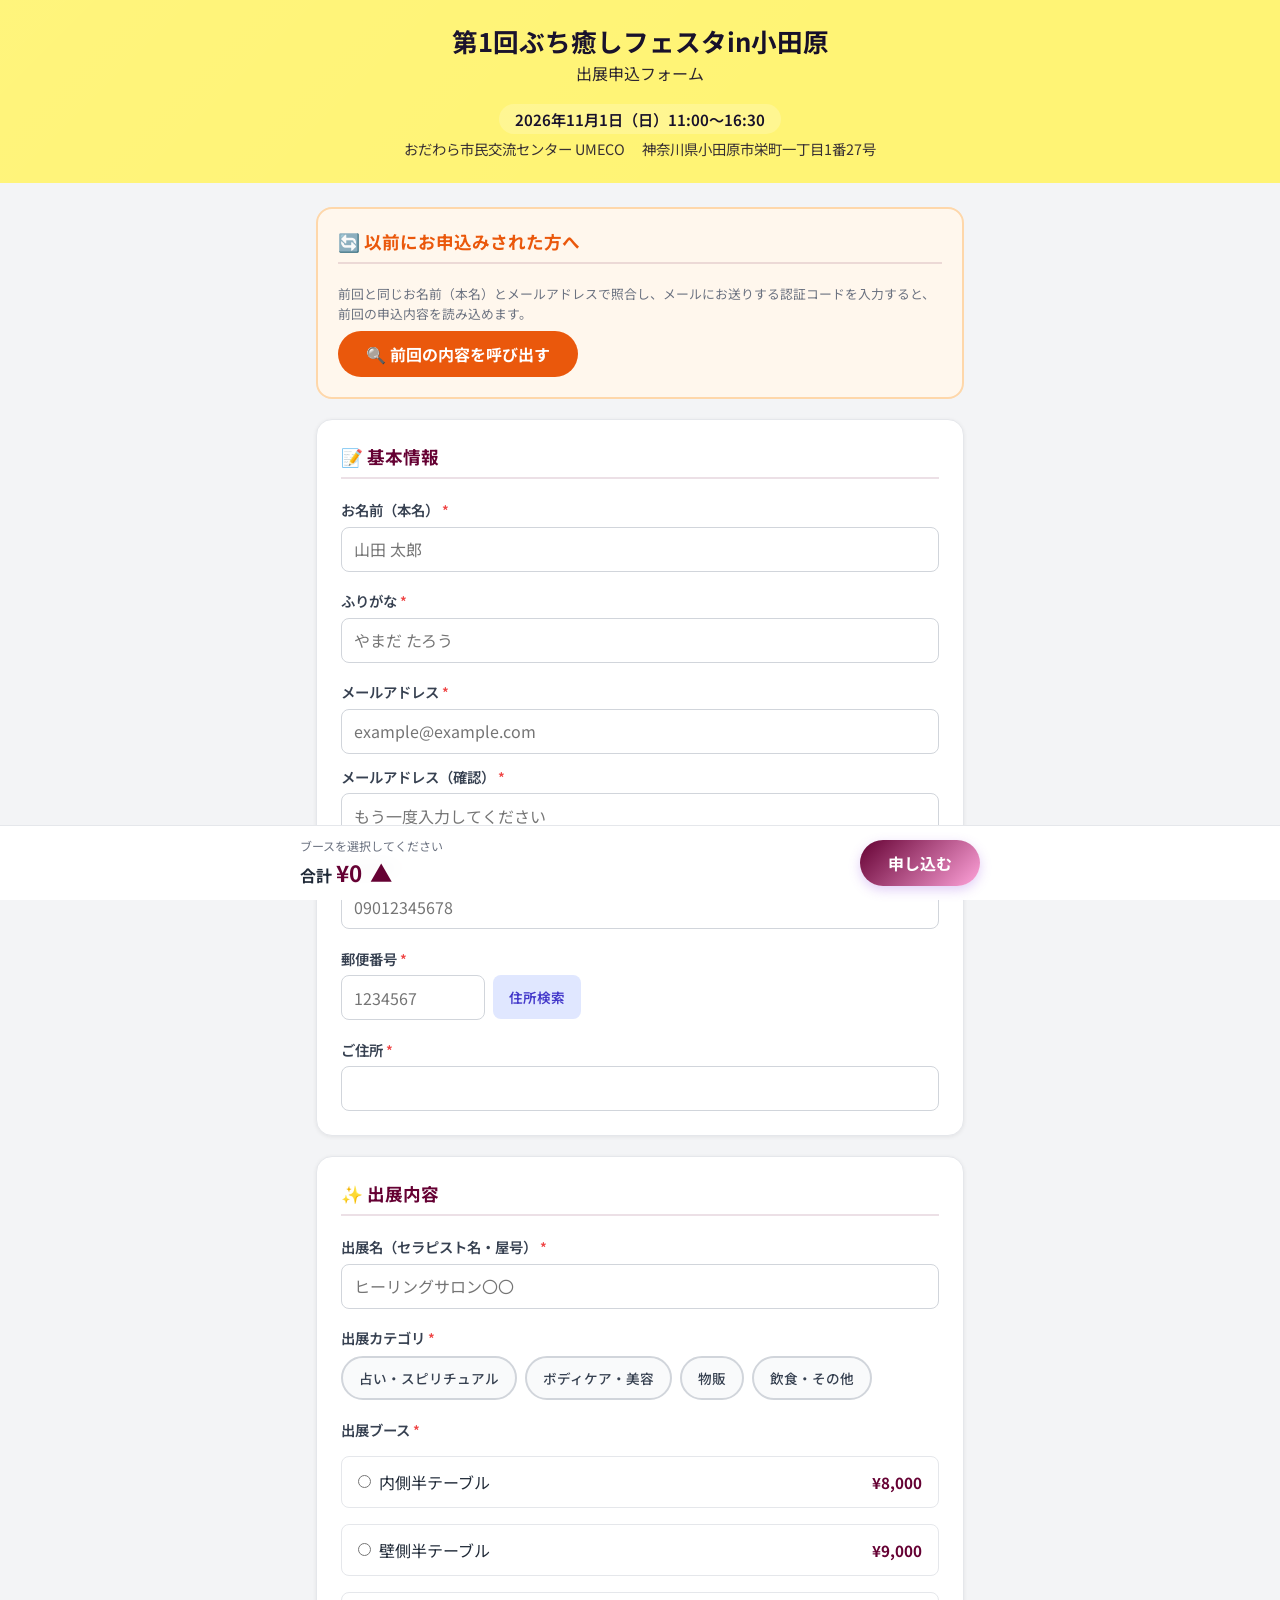
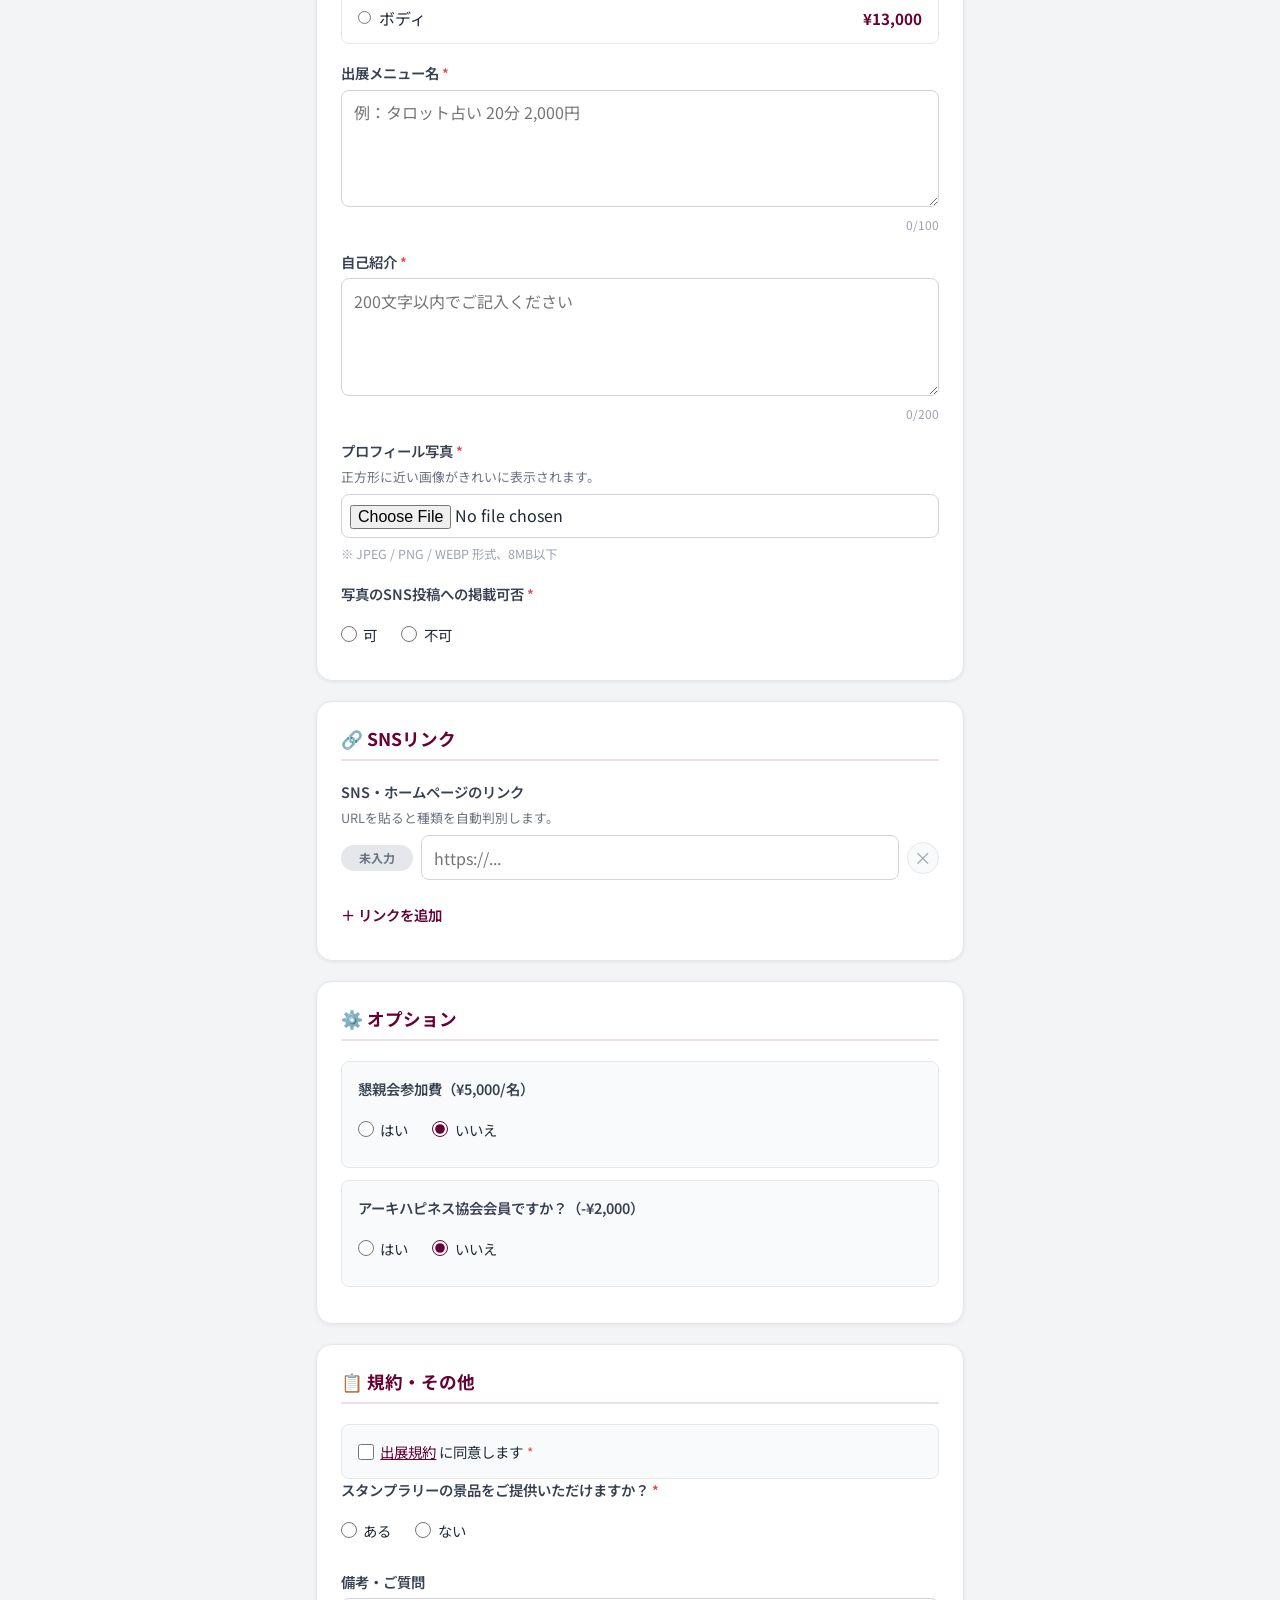
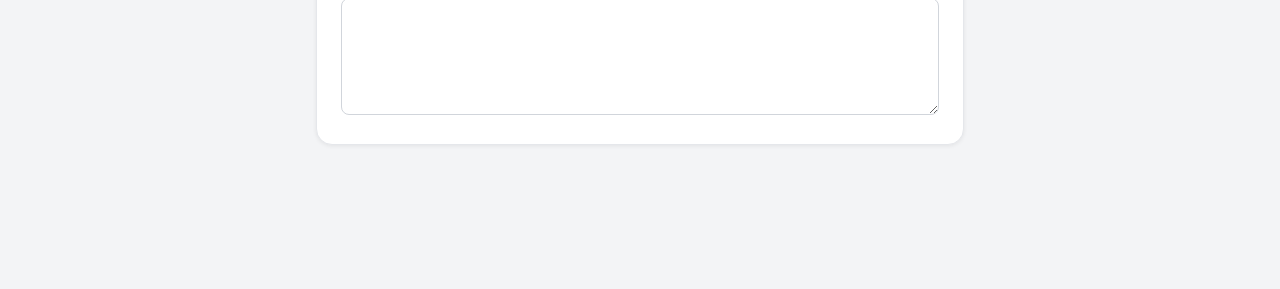
==== apply/index.html @ ced71a32 "申込フォームを config 駆動の汎用エンジンに刷新 管理者がコードを触らずにフォームの中身を決められるようにする。 項目・オプション・ブースがすべて config.json 側の定義になり、 イベ" ====
<!DOCTYPE html>
<html lang="ja">
<head>
  <meta charset="UTF-8">
  <meta name="viewport" content="width=device-width, initial-scale=1.0">
  <title>出展申込フォーム</title>
  <meta name="description" content="イベント出展者様向け申込フォームです。">

  <link rel="preconnect" href="https://fonts.googleapis.com">
  <link rel="preconnect" href="https://fonts.gstatic.com" crossorigin>
  <link href="https://fonts.googleapis.com/css2?family=Noto+Sans+JP:wght@400;500;700&display=swap" rel="stylesheet">

  <!-- LIFF SDK（integration.liffId が設定されている場合のみ使用） -->
  <script charset="utf-8" src="https://static.line-scdn.net/liff/edge/2/sdk.js"></script>

  <link rel="stylesheet" href="style.css">
</head>

<body>
  <!-- 送信中オーバーレイ -->
  <div id="loadingOverlay" class="loading-overlay">
    <div class="loading-spinner"></div>
    <p class="loading-message">送信中です。<br>画面を閉じずにお待ちください...</p>
  </div>

  <!-- 設定読み込み失敗時 -->
  <div id="configError" class="config-error hidden">
    <p>設定の読み込みに失敗しました。</p>
    <button type="button" onclick="location.reload()">再読み込み</button>
  </div>

  <!-- ヘッダー：イベント名・開催日時・会場・早割 -->
  <header id="appHeader" class="app-header">
    <div class="header-inner">
      <img id="headerLogo" class="header-logo hidden" alt="">
      <h1 id="eventTitle">イベント申込フォーム</h1>
      <p class="subtitle">出展申込フォーム</p>

      <div id="eventInfoBox" class="hidden">
        <p id="headerEventDate" class="event-info-badge hidden"></p>
        <p id="headerEventLocation" class="event-location-text hidden"></p>
        <p id="headerEventNote" class="event-note-text hidden"></p>
      </div>

      <div id="earlyBirdBanner" class="hidden">
        <span class="early-bird-badge"></span>
      </div>
    </div>
  </header>

  <!-- 画像差し込み（media[] の position: headerBelow） -->
  <div id="media-headerBelow" class="media-slot"></div>

  <main class="form-container">
    <!-- LINE 連携用の隠しフィールド -->
    <input type="hidden" id="lineUserId">
    <input type="hidden" id="lineDisplayName">

    <!-- リピーター認証（repeater.js が描画） -->
    <section id="repeaterSection" class="repeater-section hidden"></section>

    <form id="applicationForm" novalidate>

      <section class="form-section" data-section="basic">
        <h2 class="section-title"><span class="section-icon">📝</span><span class="section-label"></span></h2>
        <div id="media-sectionTop-basic" class="media-slot"></div>
        <div id="fields-basic" class="field-list"></div>
      </section>

      <section class="form-section" data-section="exhibit">
        <h2 class="section-title"><span class="section-icon">✨</span><span class="section-label"></span></h2>
        <div id="media-sectionTop-exhibit" class="media-slot"></div>
        <div id="fields-exhibit" class="field-list"></div>
      </section>

      <section class="form-section" data-section="sns">
        <h2 class="section-title"><span class="section-icon">🔗</span><span class="section-label"></span></h2>
        <div id="media-sectionTop-sns" class="media-slot"></div>
        <div id="fields-sns" class="field-list"></div>
      </section>

      <!-- オプションは option-renderer.js が描画するので空でも隠さない -->
      <section class="form-section" data-section="options" data-keep-empty>
        <h2 class="section-title"><span class="section-icon">⚙️</span><span class="section-label"></span></h2>
        <div id="media-sectionTop-options" class="media-slot"></div>
        <div id="optionsContainer"></div>
        <div id="fields-options" class="field-list"></div>
      </section>

      <section class="form-section" data-section="terms" data-keep-empty>
        <h2 class="section-title"><span class="section-icon">📋</span><span class="section-label"></span></h2>
        <div id="media-termsAbove" class="media-slot"></div>

        <div class="terms-box" id="termsBox">
          <label class="checkbox-label">
            <input type="checkbox" id="agreeTerms">
            <span>
              <a href="#" id="termsLink" class="terms-link">出展規約</a>
              に同意します<span class="required">*</span>
            </span>
          </label>
          <p class="field-error hidden" id="err_agreeTerms"></p>
        </div>

        <div id="fields-terms" class="field-list"></div>
      </section>

    </form>

    <div id="media-footer" class="media-slot"></div>
  </main>

  <!-- スティッキー料金バー：タップで明細を開閉 -->
  <footer class="price-footer">
    <div id="priceDetails" class="price-details hidden">
      <ul id="priceLineItems" class="price-line-items"></ul>
    </div>
    <div class="price-footer-inner">
      <button type="button" id="priceToggle" class="price-summary" aria-expanded="false">
        <span class="price-summary-label" id="priceSummaryLabel">ブースを選択してください</span>
        <span class="total-price">合計 <span id="totalPrice">¥0</span>
          <span class="price-caret" id="priceCaret">▲</span>
        </span>
      </button>
      <button type="button" id="submitBtn" class="submit-btn">申し込む</button>
    </div>
  </footer>

  <!-- 申込完了 -->
  <div id="completeModal" class="modal-overlay hidden">
    <div class="modal-box" style="text-align:center">
      <div style="font-size:3.5rem;margin-bottom:1rem">🎊</div>
      <h2 class="modal-title">お申込みありがとうございます！</h2>
      <p id="completeMessage" class="modal-text">
        ご登録のメールアドレスに確認メールをお送りしました。<br>内容をご確認ください。
      </p>
      <button type="button" class="submit-btn" style="width:100%" onclick="location.reload()">閉じる</button>
    </div>
  </div>

  <!-- 過去申込の選択（リピーター認証後） -->
  <div id="repeaterSelectModal" class="modal-overlay hidden">
    <div class="modal-box">
      <h2 class="modal-title">過去の申込データが見つかりました</h2>
      <p class="modal-text" style="margin-bottom:1rem">読み込むデータを選択してください。</p>
      <div id="repeaterList" class="repeater-list"></div>
      <button type="button" id="closeRepeaterModalBtn" class="secondary-btn">キャンセル</button>
    </div>
  </div>

  <!-- 出展規約 -->
  <div id="termsModal" class="modal-overlay hidden">
    <div class="modal-box" style="max-width:640px">
      <h2 class="modal-title" id="termsTitle">出展規約</h2>
      <div id="termsContent" class="terms-content"></div>
      <button type="button" class="submit-btn" style="width:100%" id="closeTermsBtn">閉じる</button>
    </div>
  </div>

  <script src="config-schema.js"></script>
  <script src="form-renderer.js"></script>
  <script src="option-renderer.js"></script>
  <script src="repeater.js"></script>
  <script src="script.js"></script>
</body>
</html>
---- apply/style.css ----
/* ========================================
   イベント申込フォーム テンプレート CSS
   config.json の theme 設定が JS により
   CSS変数として適用されます
   ======================================== */

/* CSS変数デフォルト値（JS で上書きされます） */
:root {
  --color-primary:    #9b5de5;
  --color-accent:     #f15bb5;
  --color-header-bg:  #1a0a2e;
  --color-header-txt: #ffffff;
  --color-primary-light: #ede9fe;
  --color-primary-dark:  #7c3aed;
}

/* ========================================
   ベーススタイル
   ======================================== */
* { box-sizing: border-box; margin: 0; padding: 0; }

body {
  font-family: 'Noto Sans JP', sans-serif;
  background: #f3f4f6;
  color: #1f2937;
  min-height: 100vh;
  padding-bottom: 100px;
}

/* ========================================
   ヘッダー
   ======================================== */
.app-header {
  background: var(--color-header-bg);
  color: var(--color-header-txt);
  padding: 1.5rem 1rem;
  text-align: center;
  position: relative;
  overflow: hidden;
}

.app-header::before {
  content: '';
  position: absolute;
  inset: 0;
  background: linear-gradient(135deg, rgba(255,255,255,0.05) 0%, transparent 60%);
  pointer-events: none;
}

/* ヘッダー画像がある場合に適用 */
.app-header.has-image {
  background-size: cover;
  background-position: center;
}
.app-header.has-image::after {
  content: '';
  position: absolute;
  inset: 0;
  background: rgba(0,0,0,0.45);
}
.app-header.has-image .header-inner { position: relative; z-index: 1; }

.app-header h1 {
  font-size: 1.6rem;
  font-weight: 700;
  line-height: 1.3;
  margin-bottom: 0.25rem;
}

.app-header .subtitle {
  font-size: 1rem;
  opacity: 0.9;
}

.event-info-badge {
  display: inline-block;
  background: rgba(255,255,255,0.2);
  border-radius: 9999px;
  padding: 0.25rem 1rem;
  font-size: 0.95rem;
  font-weight: 600;
  margin: 0.4rem 0.25rem 0;
}

.event-location-text {
  font-size: 0.9rem;
  opacity: 0.85;
  margin-top: 0.25rem;
}

/* 早割バナー */
.early-bird-badge {
  display: inline-block;
  background: linear-gradient(90deg, var(--color-accent), var(--color-primary));
  color: #fff;
  font-size: 0.85rem;
  font-weight: 700;
  padding: 0.35rem 1rem;
  border-radius: 9999px;
  margin-top: 0.5rem;
  box-shadow: 0 2px 8px rgba(0,0,0,0.2);
}

/* ========================================
   フォームコンテナ
   ======================================== */
.form-container {
  max-width: 680px;
  margin: 0 auto;
  padding: 1.5rem 1rem;
}

/* ========================================
   フォームセクション
   ======================================== */
.form-section {
  background: #fff;
  border-radius: 1rem;
  padding: 1.5rem;
  margin-bottom: 1.25rem;
  box-shadow: 0 1px 4px rgba(0,0,0,0.07);
  border: 1px solid #e5e7eb;
}

.section-title {
  font-size: 1.1rem;
  font-weight: 700;
  color: var(--color-primary);
  margin-bottom: 1.25rem;
  padding-bottom: 0.5rem;
  border-bottom: 2px solid var(--color-primary-light);
}

/* ========================================
   入力フィールド
   ======================================== */
.input-label {
  display: block;
  font-size: 0.9rem;
  font-weight: 600;
  color: #374151;
  margin-bottom: 0.4rem;
}

.required {
  color: #ef4444;
  margin-left: 0.2rem;
  font-size: 0.85rem;
}

.input-field {
  width: 100%;
  padding: 0.6rem 0.75rem;
  border: 1.5px solid #d1d5db;
  border-radius: 0.5rem;
  /* 16px 未満だと iOS がフォーカス時に自動ズームしてしまうため下げない */
  font-size: 16px;
  font-family: inherit;
  color: #1f2937;
  background: #fff;
  transition: border-color 0.2s, box-shadow 0.2s;
  outline: none;
}

.input-field:focus {
  border-color: var(--color-primary);
  box-shadow: 0 0 0 3px rgba(155,93,229,0.15);
}

.input-field.border-red-500 {
  border-color: #ef4444 !important;
}

.input-field.border-green-500 {
  border-color: #22c55e !important;
}

textarea.input-field {
  resize: vertical;
  min-height: 80px;
}

/* 文字数カウンター */
.char-counter {
  text-align: right;
  font-size: 0.75rem;
  color: #9ca3af;
  margin-top: 0.25rem;
}
.char-counter.over { color: #ef4444; font-weight: 700; }

/* ========================================
   カテゴリ選択ボタン
   ======================================== */
.category-btn {
  padding: 0.5rem 1rem;
  border: 2px solid #d1d5db;
  border-radius: 9999px;
  background: #f9fafb;
  font-size: 0.85rem;
  font-weight: 500;
  cursor: pointer;
  transition: all 0.2s;
  font-family: inherit;
  color: #374151;
}

.category-btn:hover {
  border-color: var(--color-primary);
  background: var(--color-primary-light);
  color: var(--color-primary);
}

.category-btn.selected {
  border-color: var(--color-primary);
  background: var(--color-primary);
  color: #fff;
}

/* ========================================
   ブース アコーディオン
   ======================================== */
.accordion-header {
  display: flex;
  justify-content: space-between;
  align-items: center;
  padding: 0.75rem 1rem;
  background: #f9fafb;
  border: 1.5px solid #e5e7eb;
  border-radius: 0.5rem;
  cursor: pointer;
  font-weight: 600;
  font-size: 0.9rem;
  transition: background 0.2s;
  user-select: none;
}

.accordion-header:hover { background: var(--color-primary-light); }
.accordion-header.active { background: var(--color-primary-light); border-color: var(--color-primary); }
.accordion-icon { transition: transform 0.2s; }
.accordion-header.active .accordion-icon { transform: rotate(180deg); }

.accordion-content {
  display: none;
  padding: 0.5rem 0;
}
.accordion-content.open { display: block; }

.booth-option {
  display: flex;
  align-items: center;
  padding: 0.75rem 1rem;
  border: 1.5px solid #e5e7eb;
  border-radius: 0.5rem;
  margin-top: 0.5rem;
  cursor: pointer;
  transition: all 0.2s;
  gap: 0.5rem;
}

.booth-option:hover { border-color: var(--color-primary); background: var(--color-primary-light); }
.booth-option.selected { border-color: var(--color-primary); background: var(--color-primary-light); }
.booth-option.sold-out { opacity: 0.5; cursor: not-allowed; background: #f3f4f6; }

.booth-price { font-weight: 700; color: var(--color-primary); font-size: 0.95rem; white-space: nowrap; }
.booth-price-early { font-size: 0.8rem; color: #9ca3af; font-weight: 400; }

.sold-out-badge {
  background: #9ca3af;
  color: #fff;
  font-size: 0.75rem;
  font-weight: 700;
  padding: 0.15rem 0.6rem;
  border-radius: 9999px;
}

/* ========================================
   オプション
   ======================================== */
.option-group {
  padding: 1rem;
  background: #f9fafb;
  border-radius: 0.5rem;
  border: 1px solid #e5e7eb;
  margin-bottom: 0.75rem;
}

.quantity-input {
  display: flex;
  align-items: center;
  gap: 0.75rem;
}

.quantity-btn {
  width: 2rem;
  height: 2rem;
  border-radius: 50%;
  border: 2px solid var(--color-primary);
  background: #fff;
  color: var(--color-primary);
  font-size: 1.1rem;
  font-weight: 700;
  cursor: pointer;
  display: flex;
  align-items: center;
  justify-content: center;
  transition: all 0.15s;
  font-family: inherit;
}

.quantity-btn:hover { background: var(--color-primary); color: #fff; }

.quantity-value {
  font-size: 1.2rem;
  font-weight: 700;
  min-width: 2rem;
  text-align: center;
}

/* ========================================
   チェックボックス・ラジオ
   ======================================== */
.checkbox-label {
  display: flex;
  align-items: center;
  gap: 0.4rem;
  font-size: 0.9rem;
  cursor: pointer;
}

.checkbox-label input[type="radio"],
.checkbox-label input[type="checkbox"] {
  accent-color: var(--color-primary);
  width: 1rem;
  height: 1rem;
}

/* ========================================
   SNS バッジ
   ======================================== */
.sns-badge {
  display: inline-flex;
  align-items: center;
  padding: 0.3rem 0.75rem;
  background: #e5e7eb;
  color: #6b7280;
  font-size: 0.75rem;
  font-weight: 700;
  border-radius: 9999px;
  white-space: nowrap;
  transition: all 0.2s;
  min-width: 72px;
  justify-content: center;
}

.sns-link-row {
  display: flex;
  gap: 0.5rem;
  align-items: center;
}

/* ========================================
   セッション禁止警告
   ======================================== */
.session-warning {
  display: none;
  padding: 0.75rem 1rem;
  background: #fef3c7;
  border: 1.5px solid #f59e0b;
  border-radius: 0.5rem;
  font-size: 0.85rem;
  color: #92400e;
  margin-top: 0.75rem;
}
.session-warning.visible { display: block; }

/* ========================================
   規約ボックス
   ======================================== */
.terms-box {
  padding: 1rem;
  background: #f9fafb;
  border: 1.5px solid #e5e7eb;
  border-radius: 0.5rem;
}

/* ========================================
   住所検索ボタン
   ======================================== */
.address-search-btn {
  padding: 0.6rem 1rem;
  background: #e0e7ff;
  color: #4338ca;
  border: none;
  border-radius: 0.5rem;
  font-size: 0.85rem;
  font-weight: 600;
  cursor: pointer;
  white-space: nowrap;
  font-family: inherit;
  transition: background 0.2s;
}
.address-search-btn:hover { background: #c7d2fe; }
.address-search-btn.loading { opacity: 0.6; cursor: not-allowed; }

/* ========================================
   スティッキーフッター（料金表示）
   ======================================== */
.price-footer {
  position: fixed;
  bottom: 0;
  left: 0;
  right: 0;
  background: rgba(255,255,255,0.95);
  backdrop-filter: blur(8px);
  border-top: 1px solid #e5e7eb;
  padding: 0.75rem 1rem;
  z-index: 100;
}

.price-footer-inner {
  max-width: 680px;
  margin: 0 auto;
  display: flex;
  align-items: center;
  justify-content: space-between;
  gap: 1rem;
}

.price-breakdown {
  font-size: 0.75rem;
  color: #6b7280;
  line-height: 1.4;
}

.total-price {
  font-size: 1rem;
  font-weight: 700;
  color: #1f2937;
}

.total-price span {
  font-size: 1.4rem;
  color: var(--color-primary);
}

/* ========================================
   送信ボタン
   ======================================== */
.submit-btn {
  padding: 0.7rem 1.75rem;
  background: linear-gradient(135deg, var(--color-primary), var(--color-accent));
  color: #fff;
  border: none;
  border-radius: 9999px;
  font-size: 1rem;
  font-weight: 700;
  cursor: pointer;
  font-family: inherit;
  transition: all 0.2s;
  box-shadow: 0 4px 12px rgba(155,93,229,0.3);
  white-space: nowrap;
}

.submit-btn:hover {
  transform: translateY(-1px);
  box-shadow: 0 6px 16px rgba(155,93,229,0.4);
}

.submit-btn:active { transform: translateY(0); }
.submit-btn:disabled { opacity: 0.6; cursor: not-allowed; transform: none; }

/* ========================================
   ローディングオーバーレイ
   ======================================== */
.loading-overlay {
  position: fixed;
  inset: 0;
  background: rgba(0,0,0,0.6);
  display: flex;
  flex-direction: column;
  align-items: center;
  justify-content: center;
  z-index: 200;
  opacity: 0;
  pointer-events: none;
  transition: opacity 0.2s;
}

.loading-overlay.visible {
  opacity: 1;
  pointer-events: all;
}

.loading-spinner {
  width: 3rem;
  height: 3rem;
  border: 4px solid rgba(255,255,255,0.3);
  border-top-color: #fff;
  border-radius: 50%;
  animation: spin 0.8s linear infinite;
}

.loading-message {
  color: #fff;
  margin-top: 1rem;
  font-size: 0.95rem;
  text-align: center;
  line-height: 1.6;
}

@keyframes spin { to { transform: rotate(360deg); } }

/* ========================================
   hidden ユーティリティ
   ======================================== */
.hidden { display: none !important; }

/* ========================================
   リピーター検索エリア
   ======================================== */
.repeater-section {
  background: #fff7ed;
  border: 2px solid #fed7aa;
  border-radius: 1rem;
  padding: 1.25rem;
  margin-bottom: 1.25rem;
}

/* ========================================
   モーダル共通
   ======================================== */
.modal-overlay {
  position: fixed;
  inset: 0;
  background: rgba(0,0,0,0.5);
  display: flex;
  align-items: center;
  justify-content: center;
  z-index: 150;
  padding: 1rem;
}

.modal-overlay.hidden { display: none; }

.modal-box {
  background: #fff;
  border-radius: 1rem;
  padding: 1.5rem;
  width: 100%;
  max-width: 480px;
  max-height: 85vh;
  overflow-y: auto;
}

/* ========================================
   パーティセクション
   ======================================== */
.party-section {
  padding: 1rem;
  background: #f9fafb;
  border-radius: 0.5rem;
  border: 1px solid #e5e7eb;
  margin-bottom: 0.75rem;
}

/* ========================================
   動的に生成される項目
   ======================================== */
.field-list { display: grid; gap: 1.15rem; }
.field-block { min-width: 0; }

.field-description {
  font-size: 0.8rem;
  color: #6b7280;
  line-height: 1.6;
  margin-bottom: 0.4rem;
}

.field-hint {
  font-size: 0.78rem;
  color: #9ca3af;
  margin-top: 0.4rem;
  line-height: 1.6;
}

.field-heading {
  font-size: 1rem;
  font-weight: 700;
  color: var(--color-primary);
  margin-top: 0.5rem;
}

/* 入力欄の直下に出すエラー。alert() は使わない */
.field-error {
  font-size: 0.8rem;
  color: #dc2626;
  font-weight: 600;
  margin-top: 0.35rem;
  line-height: 1.5;
}

.input-invalid,
.input-field.input-invalid {
  border-color: #ef4444 !important;
  background: #fef2f2;
}

/* ラジオ・チェックボックスの並び。タップ領域を 44px 確保する */
.choice-group {
  display: flex;
  flex-wrap: wrap;
  gap: 0.5rem 1.5rem;
  margin-top: 0.5rem;
}
.choice-group .checkbox-label {
  min-height: 44px;
  align-items: center;
}

.postal-row { display: flex; gap: 0.5rem; align-items: flex-start; }
.address-search-btn { min-height: 44px; }

.category-buttons {
  display: flex;
  flex-wrap: wrap;
  gap: 0.5rem;
  margin-top: 0.5rem;
}
.category-btn { min-height: 44px; }

.booth-accordion { display: grid; gap: 0.5rem; margin-top: 0.5rem; }
.booth-option { min-height: 52px; }

/* ========================================
   画像添付
   ======================================== */
.file-field { padding: 0.5rem; }

.image-preview {
  display: flex;
  align-items: center;
  gap: 0.75rem;
  margin-top: 0.6rem;
  padding: 0.6rem;
  background: #f9fafb;
  border: 1px solid #e5e7eb;
  border-radius: 0.5rem;
}
.image-preview-thumb {
  width: 4.5rem;
  height: 4.5rem;
  object-fit: cover;
  border-radius: 0.5rem;
  border: 1px solid #d1d5db;
  flex-shrink: 0;
}
.image-preview-meta {
  font-size: 0.8rem;
  color: #6b7280;
  word-break: break-all;
}

.reuse-photo {
  margin-bottom: 0.75rem;
  padding: 0.75rem;
  background: #eff6ff;
  border: 1.5px solid #93c5fd;
  border-radius: 0.5rem;
}
.reuse-photo .checkbox-label { font-weight: 700; color: #1d4ed8; }
.reuse-photo-thumb {
  width: 5rem;
  height: 5rem;
  object-fit: cover;
  border-radius: 0.5rem;
  border: 1px solid #d1d5db;
  margin-top: 0.5rem;
  display: block;
}

/* ========================================
   SNSリンク
   ======================================== */
.sns-rows { display: grid; gap: 0.5rem; }
.sns-link-row { min-height: 44px; }

.sns-remove-btn {
  width: 2rem;
  height: 2rem;
  min-width: 2rem;
  border-radius: 50%;
  border: 1px solid #e5e7eb;
  background: #f9fafb;
  color: #9ca3af;
  font-size: 1.1rem;
  line-height: 1;
  cursor: pointer;
  font-family: inherit;
}
.sns-remove-btn:hover { background: #fee2e2; color: #dc2626; border-color: #fca5a5; }

.add-link-btn {
  margin-top: 0.75rem;
  color: var(--color-primary);
  font-weight: 600;
  background: none;
  border: none;
  cursor: pointer;
  font-family: inherit;
  font-size: 0.9rem;
  min-height: 44px;
  padding: 0;
}

/* ========================================
   オプション
   ======================================== */
.quantity-btn { min-width: 44px; min-height: 44px; width: 44px; height: 44px; }
.quantity-max { font-size: 0.82rem; color: #6b7280; }

/* ブース変更でオプションを自動解除したときの説明。
   金額が理由もわからず変わらないようにするための表示 */
.option-notices { display: grid; gap: 0.5rem; }
.option-notice {
  padding: 0.7rem 0.9rem;
  background: #fffbeb;
  border: 1.5px solid #fbbf24;
  border-radius: 0.5rem;
  font-size: 0.85rem;
  color: #92400e;
  line-height: 1.6;
}

/* ========================================
   画像差し込み（media[]）
   ======================================== */
.media-slot:empty { display: none; }
.media-slot { margin-bottom: 1rem; }
.media-image {
  width: 100%;
  height: auto;
  border-radius: 0.75rem;
  display: block;
}
.media-caption {
  font-size: 0.8rem;
  color: #6b7280;
  text-align: center;
  margin-top: 0.4rem;
}

.header-logo {
  max-width: 180px;
  height: auto;
  margin: 0 auto 0.75rem;
  display: block;
}
.event-note-text {
  font-size: 0.85rem;
  opacity: 0.9;
  margin-top: 0.4rem;
  line-height: 1.6;
}
#eventInfoBox { margin-top: 0.75rem; }
#earlyBirdBanner { margin-top: 0.5rem; }

/* ========================================
   料金バー（明細の開閉）
   ======================================== */
.price-summary {
  flex: 1;
  min-width: 0;
  display: flex;
  flex-direction: column;
  align-items: flex-start;
  gap: 0.1rem;
  background: none;
  border: none;
  padding: 0;
  cursor: pointer;
  font-family: inherit;
  text-align: left;
  min-height: 44px;
}

.price-summary-label {
  font-size: 0.75rem;
  color: #6b7280;
  line-height: 1.4;
  white-space: nowrap;
  overflow: hidden;
  text-overflow: ellipsis;
  max-width: 100%;
}

.price-caret {
  font-size: 0.7rem;
  color: #9ca3af;
  margin-left: 0.25rem;
  transition: transform 0.2s;
  display: inline-block;
}
.price-summary[aria-expanded="true"] .price-caret { transform: rotate(180deg); }

.price-details {
  max-width: 680px;
  margin: 0 auto 0.5rem;
  max-height: 45vh;
  overflow-y: auto;
  border-bottom: 1px solid #e5e7eb;
  padding-bottom: 0.5rem;
}

.price-line-items { list-style: none; display: grid; gap: 0.35rem; }
.price-line-items li {
  display: flex;
  justify-content: space-between;
  gap: 1rem;
  font-size: 0.85rem;
  color: #374151;
}
.price-line-items li .amount { font-weight: 700; white-space: nowrap; }
.price-line-items li.is-discount { color: #16a34a; }

/* ========================================
   モーダル・その他
   ======================================== */
.modal-title {
  font-size: 1.2rem;
  font-weight: 700;
  color: var(--color-primary);
  margin-bottom: 0.5rem;
  text-align: center;
}
.modal-text { color: #6b7280; line-height: 1.7; font-size: 0.9rem; text-align: center; }

.terms-content {
  font-size: 0.875rem;
  color: #374151;
  white-space: pre-wrap;
  line-height: 1.8;
  margin-bottom: 1.25rem;
  max-height: 55vh;
  overflow-y: auto;
}
.terms-link { color: var(--color-primary); text-decoration: underline; }

.repeater-list {
  display: grid;
  gap: 0.5rem;
  margin-bottom: 1rem;
  max-height: 50vh;
  overflow-y: auto;
}
.repeater-item {
  border: 1.5px solid #e5e7eb;
  border-radius: 0.5rem;
  padding: 0.9rem;
  cursor: pointer;
  text-align: left;
  background: #fff;
  font-family: inherit;
  width: 100%;
  transition: all 0.15s;
}
.repeater-item:hover { border-color: var(--color-primary); background: var(--color-primary-light); }
.repeater-item .ri-event { font-weight: 700; font-size: 0.95rem; }
.repeater-item .ri-meta { font-size: 0.78rem; color: #6b7280; margin-top: 0.15rem; }

.secondary-btn {
  width: 100%;
  background: #f3f4f6;
  border: none;
  border-radius: 0.5rem;
  padding: 0.75rem;
  font-weight: 700;
  cursor: pointer;
  font-family: inherit;
  font-size: 0.9rem;
  color: #374151;
  min-height: 44px;
}

.config-error {
  max-width: 480px;
  margin: 4rem auto;
  padding: 2rem 1.5rem;
  background: #fff;
  border: 1.5px solid #fca5a5;
  border-radius: 1rem;
  text-align: center;
  color: #b91c1c;
}
.config-error button {
  margin-top: 1rem;
  padding: 0.6rem 1.5rem;
  border: none;
  border-radius: 0.5rem;
  background: #dc2626;
  color: #fff;
  font-weight: 700;
  cursor: pointer;
  font-family: inherit;
  min-height: 44px;
}

.status-message { font-size: 0.85rem; font-weight: 600; margin-top: 0.5rem; line-height: 1.6; }
.status-message.is-error { color: #dc2626; }
.status-message.is-ok    { color: #16a34a; }
.status-message.is-info  { color: #2563eb; }
.status-message.is-warn  { color: #d97706; }

/* ========================================
   レスポンシブ
   ======================================== */
@media (max-width: 640px) {
  .app-header h1 { font-size: 1.3rem; }
  .form-section { padding: 1.25rem; }
  .price-footer-inner { gap: 0.5rem; }
  .total-price span { font-size: 1.2rem; }
  .submit-btn { padding: 0.65rem 1.25rem; font-size: 0.9rem; }
  .field-list { gap: 1rem; }
}
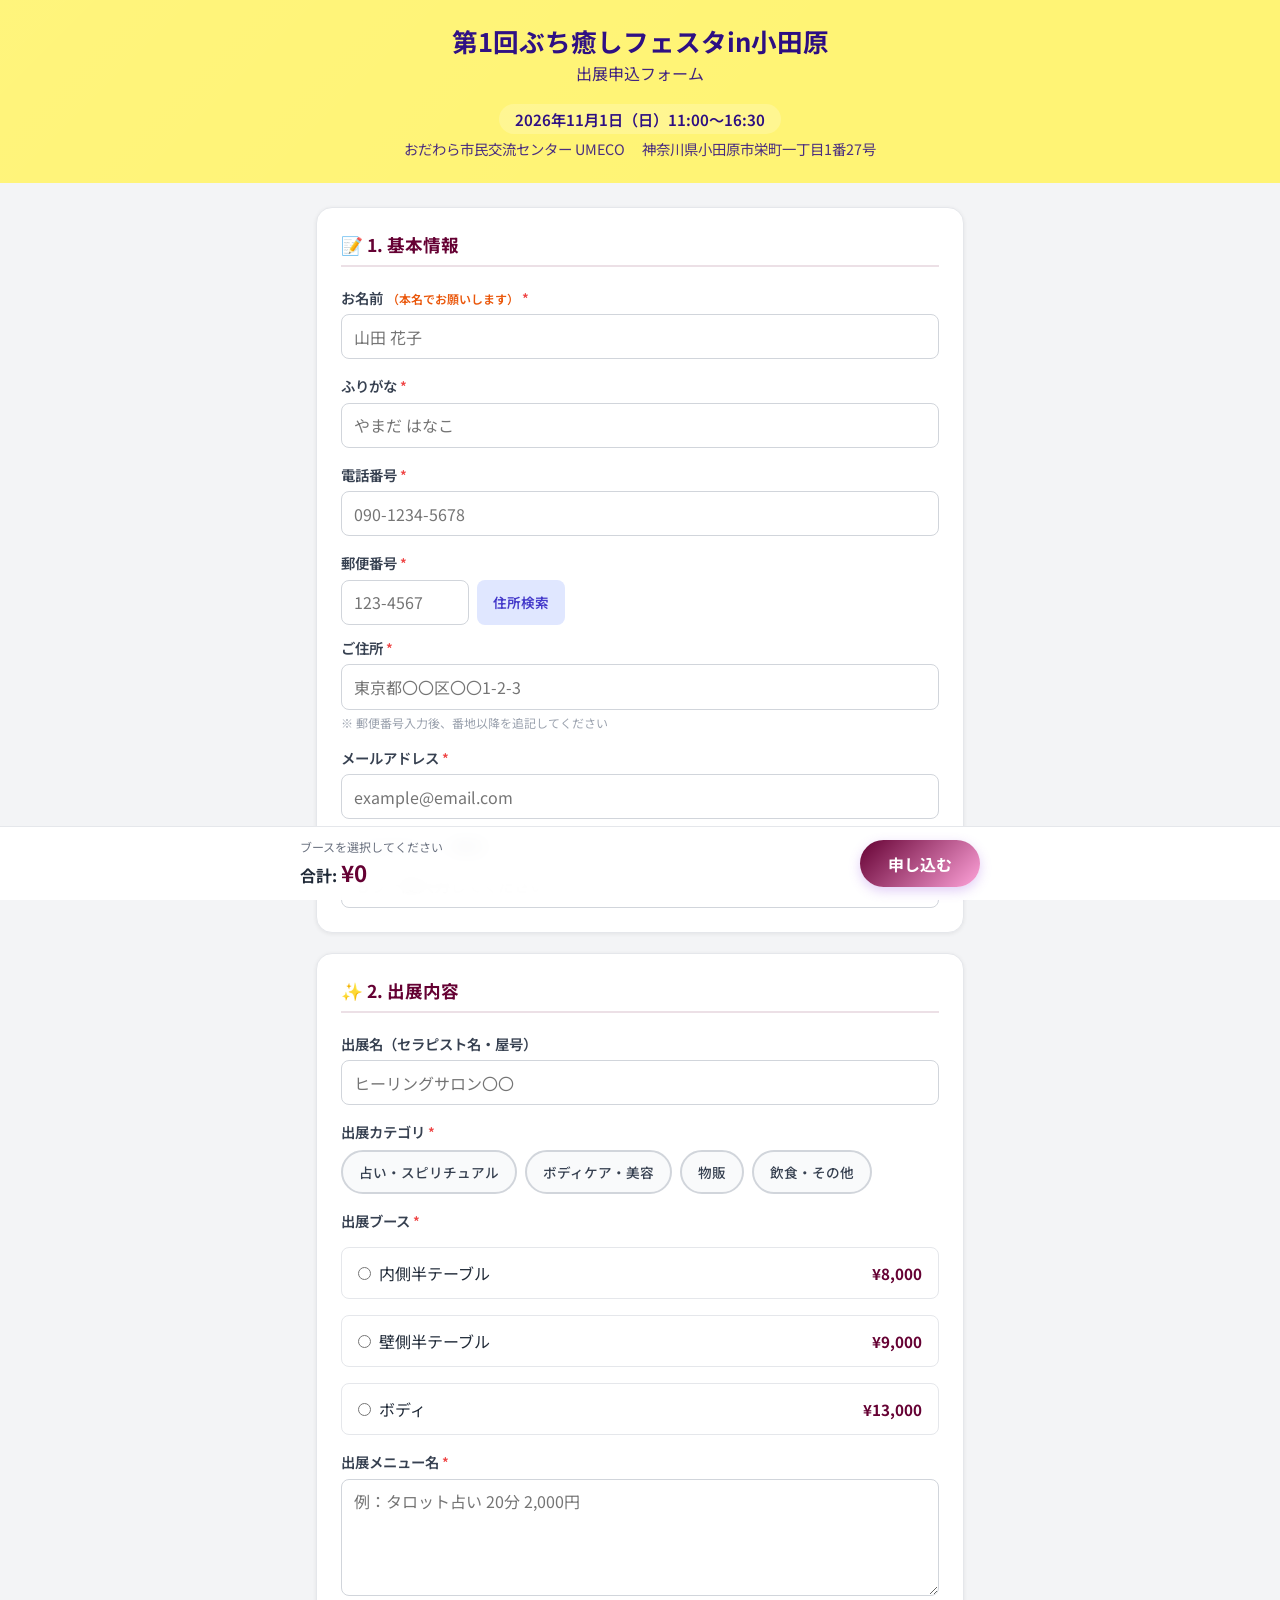
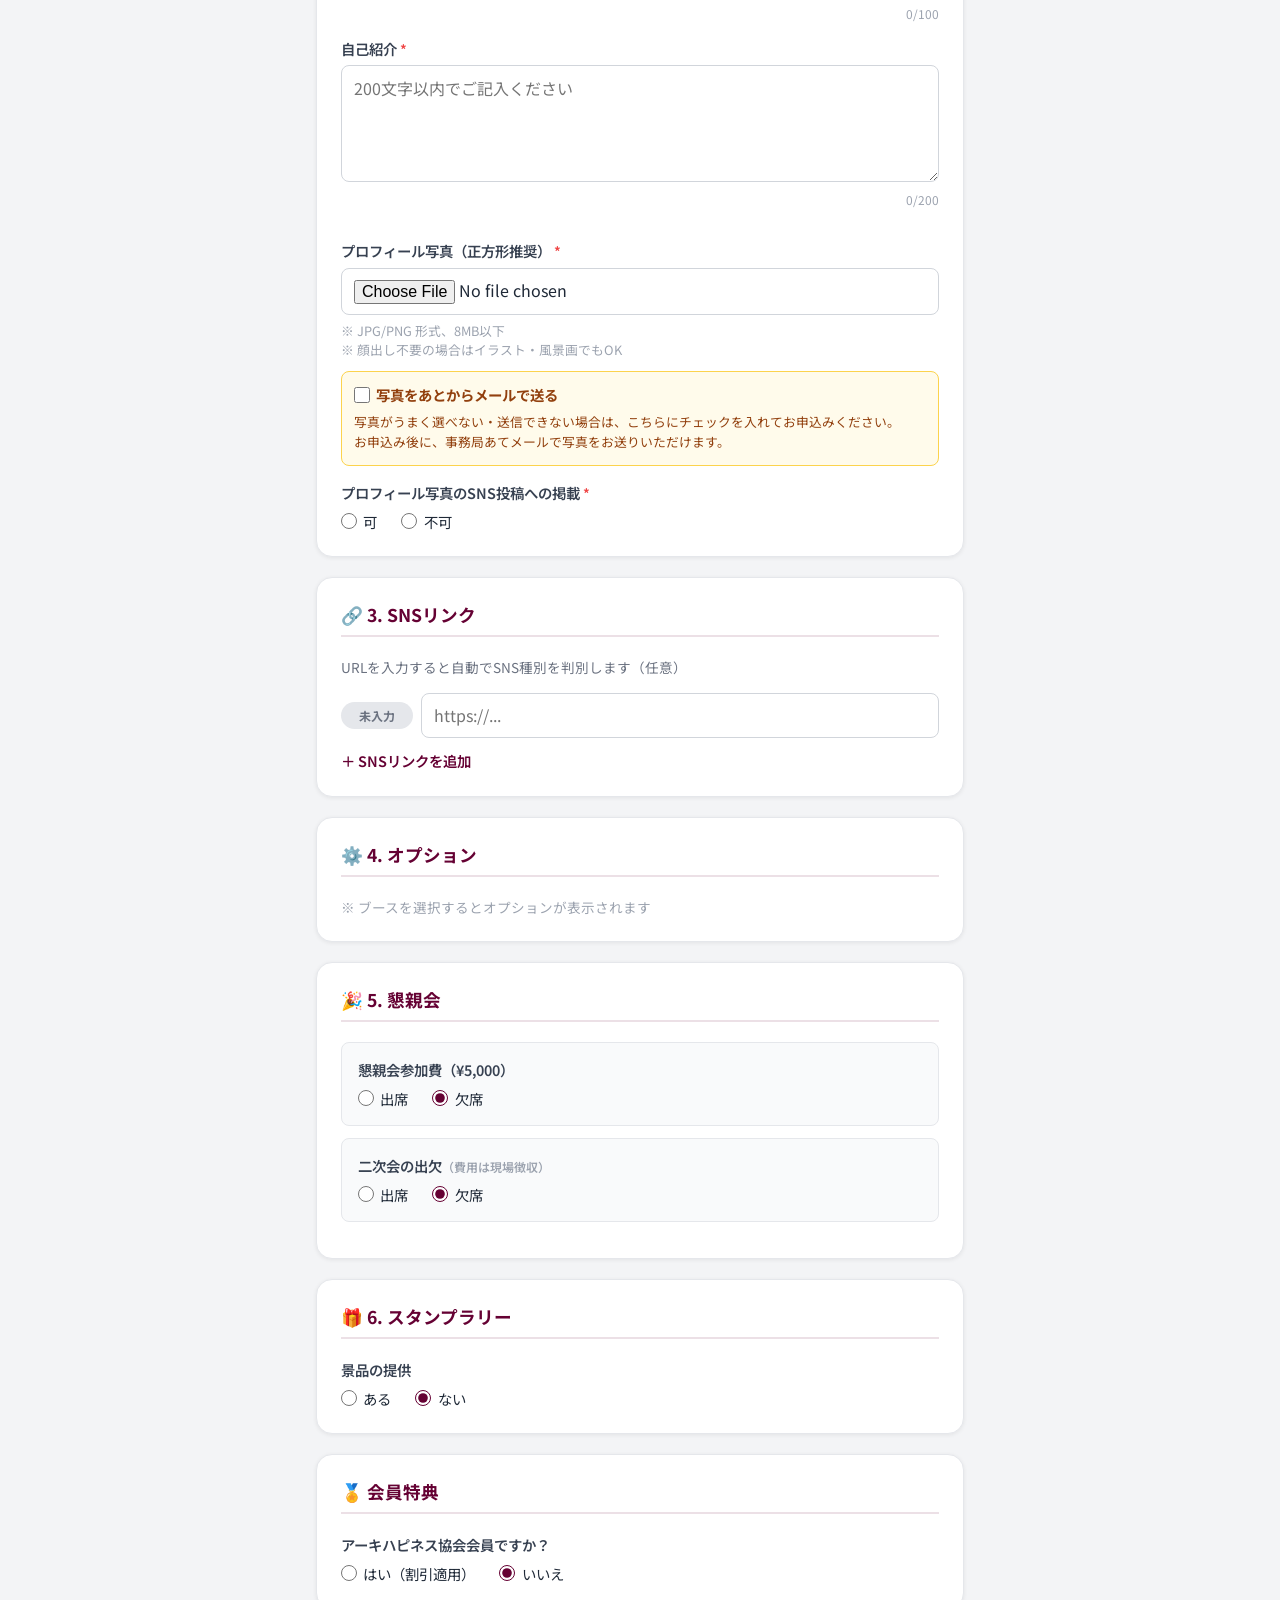
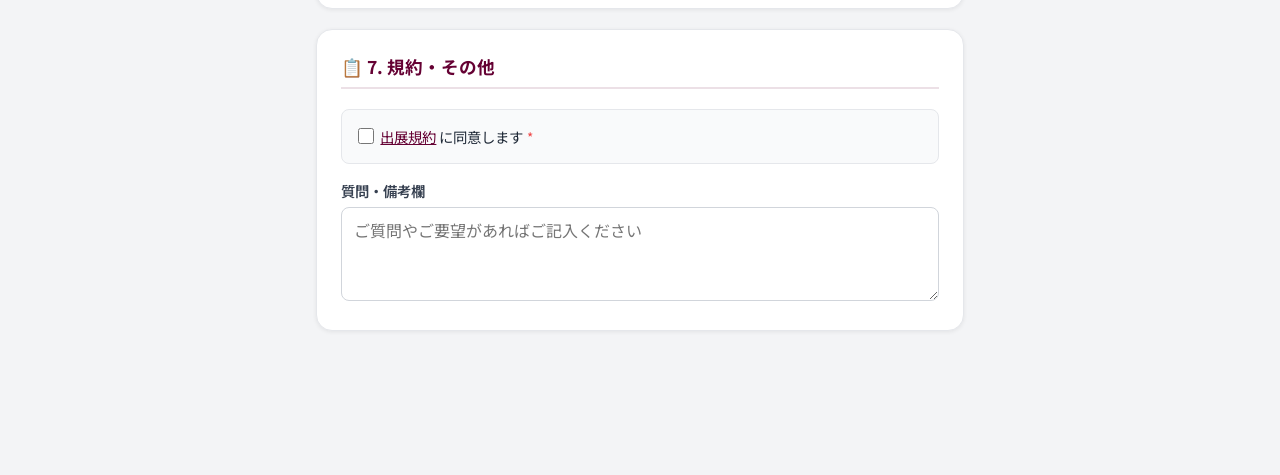
==== commit 118d5652: "写真が送れなくても申込を完了できるようにする これまでは画像の変換に失敗すると例外を投げて送信自体を中断していたため、 写真を用意できない・端末の都合で送れない人が申込を完了できなかった。  申込フォ" ====
--- a/apply/index.html
+++ b/apply/index.html
@@ -6,161 +6,477 @@
   <title>出展申込フォーム</title>
   <meta name="description" content="イベント出展者様向け申込フォームです。">
 
+  <!-- Google Fonts -->
   <link rel="preconnect" href="https://fonts.googleapis.com">
   <link rel="preconnect" href="https://fonts.gstatic.com" crossorigin>
   <link href="https://fonts.googleapis.com/css2?family=Noto+Sans+JP:wght@400;500;700&display=swap" rel="stylesheet">
 
-  <!-- LIFF SDK（integration.liffId が設定されている場合のみ使用） -->
+  <!-- Tailwind CSS (ユーティリティクラス用) -->
+  <script src="https://cdn.tailwindcss.com"></script>
+
+  <!-- LIFF SDK (features.liffId が設定されている場合のみ使用) -->
   <script charset="utf-8" src="https://static.line-scdn.net/liff/edge/2/sdk.js"></script>
 
+  <!-- カスタム CSS -->
   <link rel="stylesheet" href="style.css">
 </head>
 
 <body>
-  <!-- 送信中オーバーレイ -->
+  <!-- ローディングオーバーレイ -->
   <div id="loadingOverlay" class="loading-overlay">
     <div class="loading-spinner"></div>
     <p class="loading-message">送信中です。<br>画面を閉じずにお待ちください...</p>
   </div>
 
-  <!-- 設定読み込み失敗時 -->
-  <div id="configError" class="config-error hidden">
-    <p>設定の読み込みに失敗しました。</p>
-    <button type="button" onclick="location.reload()">再読み込み</button>
-  </div>
-
-  <!-- ヘッダー：イベント名・開催日時・会場・早割 -->
+  <!-- ヘッダー -->
   <header id="appHeader" class="app-header">
     <div class="header-inner">
-      <img id="headerLogo" class="header-logo hidden" alt="">
       <h1 id="eventTitle">イベント申込フォーム</h1>
       <p class="subtitle">出展申込フォーム</p>
 
-      <div id="eventInfoBox" class="hidden">
+      <!-- 開催日時・場所 -->
+      <div id="eventInfoBox" class="hidden" style="margin-top:0.75rem">
         <p id="headerEventDate" class="event-info-badge hidden"></p>
         <p id="headerEventLocation" class="event-location-text hidden"></p>
-        <p id="headerEventNote" class="event-note-text hidden"></p>
-      </div>
-
-      <div id="earlyBirdBanner" class="hidden">
-        <span class="early-bird-badge"></span>
+      </div>
+
+      <!-- 早割バナー -->
+      <div id="earlyBirdBanner" style="margin-top:0.5rem">
+        <span class="early-bird-badge">🎉 早割期間中！</span>
       </div>
     </div>
   </header>
 
-  <!-- 画像差し込み（media[] の position: headerBelow） -->
-  <div id="media-headerBelow" class="media-slot"></div>
-
+  <!-- メインコンテンツ -->
   <main class="form-container">
-    <!-- LINE 連携用の隠しフィールド -->
-    <input type="hidden" id="lineUserId">
-    <input type="hidden" id="lineDisplayName">
-
-    <!-- リピーター認証（repeater.js が描画） -->
-    <section id="repeaterSection" class="repeater-section hidden"></section>
-
+    <!-- LINE 用隠しフィールド -->
+    <input type="hidden" id="lineUserId"      name="lineUserId">
+    <input type="hidden" id="lineDisplayName" name="lineDisplayName">
+
+    <!-- ==============================
+         リピーター検索（feature: repeaterSearch）
+         ============================== -->
+    <section class="repeater-section" data-feature="repeaterSearch">
+      <h2 class="section-title" style="color:#ea580c">🔄 以前にお申込みされた方へ</h2>
+      <p style="font-size:0.85rem;color:#6b7280;margin-bottom:1rem">
+        以前と同じ<strong>お名前・メールアドレス</strong>で検索すると、前回の申込内容を自動入力できます。
+      </p>
+
+      <button type="button" id="toggleRepeaterSearchBtn"
+        style="background:#ea580c;color:#fff;border:none;border-radius:0.5rem;padding:0.5rem 1.25rem;font-weight:700;cursor:pointer;font-family:inherit;font-size:0.9rem">
+        🔍 前回内容を呼び出す
+      </button>
+
+      <div id="repeaterSearchArea" class="hidden" style="margin-top:1rem;padding-top:1rem;border-top:1px solid #fed7aa">
+        <div style="display:grid;gap:0.75rem;margin-bottom:0.75rem">
+          <div>
+            <label class="input-label">お名前（本名）<span style="font-size:0.75rem;color:#ea580c">※出展名ではありません</span></label>
+            <input type="text" id="repeaterName" class="input-field" placeholder="山田 花子">
+          </div>
+          <div>
+            <label class="input-label">メールアドレス</label>
+            <input type="email" id="repeaterEmail" class="input-field" placeholder="example@email.com">
+          </div>
+        </div>
+
+        <button type="button" id="sendAuthCodeBtn" class="submit-btn" style="width:100%;border-radius:0.5rem">
+          認証コードを送信
+        </button>
+
+        <!-- 認証コード入力エリア -->
+        <div id="authCodeArea" class="hidden" style="margin-top:1rem;padding:1rem;background:#f0fdf4;border:1.5px solid #86efac;border-radius:0.5rem">
+          <p style="font-weight:700;color:#16a34a;margin-bottom:0.5rem">✅ 認証コードを送信しました</p>
+          <label class="input-label">認証コード（メールに届いた4桁の数字）</label>
+          <div style="display:flex;gap:0.5rem">
+            <input type="text" id="repeaterAuthCode" maxlength="4" class="input-field" placeholder="1234" style="width:8rem">
+            <button type="button" id="verifyAuthCodeBtn" style="background:#16a34a;color:#fff;border:none;border-radius:0.5rem;padding:0.5rem 1rem;font-weight:700;cursor:pointer;font-family:inherit;white-space:nowrap">
+              認証して呼出
+            </button>
+          </div>
+        </div>
+
+        <p id="repeaterSearchStatus" style="margin-top:0.5rem;font-size:0.85rem;font-weight:600"></p>
+      </div>
+    </section>
+
+    <!-- ==============================
+         フォーム本体
+         ============================== -->
     <form id="applicationForm" novalidate>
 
-      <section class="form-section" data-section="basic">
-        <h2 class="section-title"><span class="section-icon">📝</span><span class="section-label"></span></h2>
-        <div id="media-sectionTop-basic" class="media-slot"></div>
-        <div id="fields-basic" class="field-list"></div>
-      </section>
-
-      <section class="form-section" data-section="exhibit">
-        <h2 class="section-title"><span class="section-icon">✨</span><span class="section-label"></span></h2>
-        <div id="media-sectionTop-exhibit" class="media-slot"></div>
-        <div id="fields-exhibit" class="field-list"></div>
-      </section>
-
-      <section class="form-section" data-section="sns">
-        <h2 class="section-title"><span class="section-icon">🔗</span><span class="section-label"></span></h2>
-        <div id="media-sectionTop-sns" class="media-slot"></div>
-        <div id="fields-sns" class="field-list"></div>
-      </section>
-
-      <!-- オプションは option-renderer.js が描画するので空でも隠さない -->
-      <section class="form-section" data-section="options" data-keep-empty>
-        <h2 class="section-title"><span class="section-icon">⚙️</span><span class="section-label"></span></h2>
-        <div id="media-sectionTop-options" class="media-slot"></div>
-        <div id="optionsContainer"></div>
-        <div id="fields-options" class="field-list"></div>
-      </section>
-
-      <section class="form-section" data-section="terms" data-keep-empty>
-        <h2 class="section-title"><span class="section-icon">📋</span><span class="section-label"></span></h2>
-        <div id="media-termsAbove" class="media-slot"></div>
-
-        <div class="terms-box" id="termsBox">
-          <label class="checkbox-label">
-            <input type="checkbox" id="agreeTerms">
-            <span>
-              <a href="#" id="termsLink" class="terms-link">出展規約</a>
-              に同意します<span class="required">*</span>
-            </span>
-          </label>
-          <p class="field-error hidden" id="err_agreeTerms"></p>
-        </div>
-
-        <div id="fields-terms" class="field-list"></div>
+      <!-- セクション1: 基本情報 -->
+      <section class="form-section">
+        <h2 class="section-title">📝 1. 基本情報</h2>
+
+        <div style="display:grid;gap:1rem">
+          <div>
+            <label class="input-label" for="nameInput">お名前<span style="font-size:0.75rem;color:#ea580c;margin-left:0.25rem;">（本名でお願いします）</span><span class="required">*</span></label>
+            <input type="text" name="name" id="nameInput" class="input-field" placeholder="山田 花子" required>
+          </div>
+
+          <div>
+            <label class="input-label">ふりがな<span class="required">*</span></label>
+            <input type="text" name="furigana" class="input-field" placeholder="やまだ はなこ" required>
+          </div>
+
+          <!-- 電話番号 -->
+          <div id="phoneSection">
+            <label class="input-label">電話番号<span class="required">*</span></label>
+            <input type="tel" name="phoneNumber" class="input-field" placeholder="090-1234-5678">
+          </div>
+
+          <!-- 住所 -->
+          <div id="addressSection">
+            <div style="margin-bottom:0.75rem">
+              <label class="input-label">郵便番号<span class="required">*</span></label>
+              <div style="display:flex;gap:0.5rem">
+                <input type="text" name="postalCode" id="postalCode" class="input-field" style="width:8rem" placeholder="123-4567" maxlength="8">
+                <button type="button" id="searchAddressBtn" class="address-search-btn" onclick="searchAddress()">住所検索</button>
+              </div>
+              <p id="postalCodeError" class="hidden" style="font-size:0.75rem;color:#ef4444;margin-top:0.25rem">郵便番号が見つかりません</p>
+            </div>
+
+            <div>
+              <label class="input-label">ご住所<span class="required">*</span></label>
+              <input type="text" name="address" id="addressInput" class="input-field" placeholder="東京都〇〇区〇〇1-2-3" required>
+              <p style="font-size:0.75rem;color:#9ca3af;margin-top:0.25rem">※ 郵便番号入力後、番地以降を追記してください</p>
+            </div>
+          </div>
+
+          <div>
+            <label class="input-label">メールアドレス<span class="required">*</span></label>
+            <input type="email" name="email" id="emailInput" class="input-field" placeholder="example@email.com" required>
+          </div>
+
+          <div>
+            <label class="input-label">メールアドレス（確認）<span class="required">*</span></label>
+            <input type="email" name="emailConfirm" id="emailConfirmInput" class="input-field" placeholder="もう一度入力してください" required>
+            <p id="emailMatchError" class="hidden" style="font-size:0.75rem;color:#ef4444;margin-top:0.25rem">メールアドレスが一致しません</p>
+          </div>
+        </div>
+      </section>
+
+      <!-- セクション2: 出展内容 -->
+      <section class="form-section">
+        <h2 class="section-title">✨ 2. 出展内容</h2>
+
+        <div style="display:grid;gap:1rem">
+          <!-- 出展名 -->
+          <div>
+            <label class="input-label" id="exhibitorNameLabel" for="exhibitorNameInput">出展名（セラピスト名・屋号）<span class="required">*</span></label>
+            <input type="text" name="exhibitorName" id="exhibitorNameInput" class="input-field" placeholder="ヒーリングサロン〇〇" required>
+          </div>
+
+          <!-- 出展カテゴリ -->
+          <div id="categorySection">
+            <label class="input-label">出展カテゴリ<span class="required">*</span></label>
+            <div id="categoryButtons" style="display:flex;flex-wrap:wrap;gap:0.5rem;margin-top:0.5rem"></div>
+            <input type="hidden" name="category" id="categoryInput">
+          </div>
+
+          <!-- セッション禁止警告 -->
+          <div id="sessionWarning" class="session-warning">
+            ⚠️ <strong>ご注意</strong>: 選択されたブースではセッション・体験型の出展ができません。物販・飲食のみの出展となります。
+          </div>
+
+          <!-- ブース選択 -->
+          <div>
+            <label class="input-label">出展ブース<span class="required">*</span></label>
+            <div id="boothAccordion" style="display:grid;gap:0.5rem;margin-top:0.5rem"></div>
+            <input type="hidden" name="boothId" id="boothIdInput">
+          </div>
+
+          <!-- ボディケアブース持ち込み物品（features.bodyEquipment） -->
+          <div id="equipmentSection" data-feature="bodyEquipment" class="hidden">
+            <label class="input-label">持ち込み物品</label>
+            <textarea name="equipment" class="input-field" rows="2" placeholder="施術ベッド、タオル、マッサージオイル など"></textarea>
+            <p style="font-size:0.75rem;color:#9ca3af;margin-top:0.25rem">※ ボディケアブースの方はご記入ください</p>
+          </div>
+
+          <!-- カスタム質問エリア（script.js で動的生成） -->
+          <div id="customQuestionsSection"></div>
+
+          <!-- 写真アップロード -->
+          <div id="photoSection">
+            <label class="input-label">プロフィール写真（正方形推奨）<span class="required" id="photoRequiredTag">*</span></label>
+
+            <!-- 写真再利用オプション（リピーター用） -->
+            <div id="reusePhotoOption" class="hidden" style="margin-bottom:0.75rem;padding:0.75rem;background:#eff6ff;border:1.5px solid #93c5fd;border-radius:0.5rem">
+              <label class="checkbox-label" style="font-weight:700;color:#1d4ed8">
+                <input type="checkbox" id="usePreviousPhoto" name="usePreviousPhoto" value="1" onchange="togglePhotoUpload()">
+                前回の写真を使用する
+              </label>
+              <div id="previousPhotoPreview" class="hidden" style="margin-top:0.5rem">
+                <img id="prevPhotoImg" src="" alt="前回の写真" style="width:5rem;height:5rem;object-fit:cover;border-radius:0.5rem;border:1px solid #d1d5db">
+              </div>
+            </div>
+
+            <input type="file" name="profileImage" id="profileImage" accept="image/png,image/jpeg" class="input-field" required>
+            <input type="hidden" name="profileImageUrl" id="profileImageUrl">
+            <p style="font-size:0.8rem;color:#9ca3af;margin-top:0.4rem">
+              ※ JPG/PNG 形式、8MB以下<br>
+              ※ 顔出し不要の場合はイラスト・風景画でもOK
+            </p>
+
+            <!-- 写真がうまく送れないときの逃げ道 -->
+            <div style="margin-top:0.75rem;padding:0.75rem;background:#fffbeb;border:1.5px solid #fcd34d;border-radius:0.5rem">
+              <label class="checkbox-label" style="font-weight:700;color:#92400e">
+                <input type="checkbox" id="photoLater" name="photoLater" value="1" onchange="togglePhotoUpload()">
+                写真をあとからメールで送る
+              </label>
+              <p style="font-size:0.8rem;color:#92400e;margin-top:0.4rem;line-height:1.6">
+                写真がうまく選べない・送信できない場合は、こちらにチェックを入れてお申込みください。<br>
+                お申込み後に、事務局あてメールで写真をお送りいただけます。
+              </p>
+            </div>
+          </div>
+
+          <!-- 写真掲載可否 -->
+          <div id="photoPermissionSection">
+            <label class="input-label">プロフィール写真のSNS投稿への掲載<span class="required">*</span></label>
+            <div style="display:flex;gap:1.5rem;margin-top:0.5rem">
+              <label class="checkbox-label"><input type="radio" name="photoPermission" value="可" required> 可</label>
+              <label class="checkbox-label"><input type="radio" name="photoPermission" value="不可"> 不可</label>
+            </div>
+          </div>
+        </div>
+      </section>
+
+      <!-- セクション3: SNSリンク -->
+      <section class="form-section" id="snsSection">
+        <h2 class="section-title">🔗 3. SNSリンク</h2>
+        <p style="font-size:0.85rem;color:#6b7280;margin-bottom:1rem">URLを入力すると自動でSNS種別を判別します（任意）</p>
+
+        <div id="snsLinksContainer" style="display:grid;gap:0.5rem">
+          <div class="sns-link-row">
+            <span class="sns-badge" data-index="0">未入力</span>
+            <input type="url" name="snsLink1" class="input-field sns-input" data-index="0" style="flex:1" placeholder="https://...">
+          </div>
+        </div>
+        <button type="button" id="addSnsBtn" style="margin-top:0.75rem;color:var(--color-primary);font-weight:600;background:none;border:none;cursor:pointer;font-family:inherit;font-size:0.9rem">
+          ＋ SNSリンクを追加
+        </button>
+      </section>
+
+      <!-- セクション4: オプション -->
+      <section class="form-section">
+        <h2 class="section-title">⚙️ 4. オプション</h2>
+
+        <!-- 電源 -->
+        <div id="optionPower" class="option-group">
+          <label class="input-label" id="powerLabel">コンセント使用（¥500）</label>
+          <div style="display:flex;gap:1.5rem;margin-top:0.5rem">
+            <label class="checkbox-label"><input type="radio" name="usePower" value="1"> はい</label>
+            <label class="checkbox-label"><input type="radio" name="usePower" value="0" checked> いいえ</label>
+          </div>
+        </div>
+
+        <!-- 椅子追加 -->
+        <div id="optionChairs" class="option-group hidden">
+          <label class="input-label" id="chairLabel">椅子追加（¥100/脚）</label>
+          <div style="display:flex;gap:1.5rem;margin-top:0.5rem">
+            <label class="checkbox-label"><input type="radio" name="wantChairs" value="1" onchange="toggleChairsCount()"> はい</label>
+            <label class="checkbox-label"><input type="radio" name="wantChairs" value="0" checked onchange="toggleChairsCount()"> いいえ</label>
+          </div>
+          <div id="chairsCountSection" class="hidden" style="margin-top:0.75rem">
+            <div class="quantity-input">
+              <button type="button" class="quantity-btn" onclick="adjustQuantity('chairs',-1)">−</button>
+              <span id="chairsValue" class="quantity-value">1</span>
+              <button type="button" class="quantity-btn" onclick="adjustQuantity('chairs',1)">＋</button>
+              <span style="font-size:0.85rem;color:#6b7280">最大 <span id="chairsMax">0</span> 脚</span>
+            </div>
+          </div>
+          <input type="hidden" name="extraChairs" id="extraChairsInput" value="0">
+        </div>
+
+        <!-- スタッフ追加 -->
+        <div id="optionStaff" class="option-group hidden">
+          <label class="input-label" id="staffLabel">参加人数追加（¥1,000/人）</label>
+          <div style="display:flex;gap:1.5rem;margin-top:0.5rem">
+            <label class="checkbox-label"><input type="radio" name="wantStaff" value="1" onchange="toggleStaffCount()"> はい</label>
+            <label class="checkbox-label"><input type="radio" name="wantStaff" value="0" checked onchange="toggleStaffCount()"> いいえ</label>
+          </div>
+          <div id="staffCountSection" class="hidden" style="margin-top:0.75rem">
+            <div class="quantity-input">
+              <button type="button" class="quantity-btn" onclick="adjustQuantity('staff',-1)">−</button>
+              <span id="staffValue" class="quantity-value">1</span>
+              <button type="button" class="quantity-btn" onclick="adjustQuantity('staff',1)">＋</button>
+              <span style="font-size:0.85rem;color:#6b7280">最大 <span id="staffMax">0</span> 名</span>
+            </div>
+          </div>
+          <input type="hidden" name="extraStaff" id="extraStaffInput" value="0">
+        </div>
+
+        <p id="noOptionsMessage" style="font-size:0.85rem;color:#9ca3af">※ ブースを選択するとオプションが表示されます</p>
+      </section>
+
+      <!-- セクション5: 懇親会・二次会（features制御） -->
+      <section class="form-section" data-feature="party">
+        <h2 class="section-title">🎉 5. 懇親会</h2>
+
+        <!-- 懇親会 -->
+        <div class="party-section">
+          <label class="input-label" id="partyLabel">懇親会の出欠（¥5,000/名）</label>
+          <div style="display:flex;gap:1.5rem;margin-top:0.5rem">
+            <label class="checkbox-label"><input type="radio" name="partyAttend" value="出席" onchange="togglePartyCount()"> 出席</label>
+            <label class="checkbox-label"><input type="radio" name="partyAttend" value="欠席" checked onchange="togglePartyCount()"> 欠席</label>
+          </div>
+          <div id="partyCountSection" class="hidden" style="margin-top:0.75rem">
+            <div class="quantity-input">
+              <button type="button" class="quantity-btn" onclick="adjustPartyCount('party',-1)">−</button>
+              <span id="partyValue" class="quantity-value">1</span>
+              <button type="button" class="quantity-btn" onclick="adjustPartyCount('party',1)">＋</button>
+            </div>
+          </div>
+          <input type="hidden" name="partyCount" id="partyCountInput" value="0">
+        </div>
+
+        <!-- 二次会（features.secondaryParty） -->
+        <div class="party-section" data-feature="secondaryParty">
+          <label class="input-label">二次会の出欠<span style="font-size:0.75rem;color:#9ca3af">（費用は現場徴収）</span></label>
+          <div style="display:flex;gap:1.5rem;margin-top:0.5rem">
+            <label class="checkbox-label"><input type="radio" name="secondaryPartyAttend" value="出席" onchange="toggleSecondaryPartyCount()"> 出席</label>
+            <label class="checkbox-label"><input type="radio" name="secondaryPartyAttend" value="欠席" checked onchange="toggleSecondaryPartyCount()"> 欠席</label>
+          </div>
+          <div id="secondaryPartyCountSection" class="hidden" style="margin-top:0.75rem">
+            <div class="quantity-input">
+              <button type="button" class="quantity-btn" onclick="adjustPartyCount('secondary',-1)">−</button>
+              <span id="secondaryValue" class="quantity-value">1</span>
+              <button type="button" class="quantity-btn" onclick="adjustPartyCount('secondary',1)">＋</button>
+            </div>
+          </div>
+          <input type="hidden" name="secondaryPartyCount" id="secondaryPartyCountInput" value="0">
+        </div>
+      </section>
+
+      <!-- セクション6: 企画・協会（features制御） -->
+      <section class="form-section" data-feature="stampRally">
+        <h2 class="section-title">🎁 6. スタンプラリー</h2>
+        <div>
+          <label class="input-label">景品の提供</label>
+          <div style="display:flex;gap:1.5rem;margin-top:0.5rem">
+            <label class="checkbox-label"><input type="radio" name="stampRallyPrize" value="ある" onchange="togglePrizeInput()"> ある</label>
+            <label class="checkbox-label"><input type="radio" name="stampRallyPrize" value="ない" checked onchange="togglePrizeInput()"> ない</label>
+          </div>
+          <div id="prizeInputSection" class="hidden" style="margin-top:0.75rem">
+            <input type="text" name="prizeContent" class="input-field" placeholder="景品内容を入力してください">
+          </div>
+        </div>
+      </section>
+
+      <!-- 会員割引（features.memberDiscount） -->
+      <div data-feature="memberDiscount" class="form-section hidden" id="memberSection">
+        <h2 class="section-title">🏅 会員特典</h2>
+        <div>
+          <label class="input-label" id="memberDiscountLabel">会員割引の適用</label>
+          <div style="display:flex;gap:1.5rem;margin-top:0.5rem">
+            <label class="checkbox-label"><input type="radio" name="isMember" value="1"> はい（割引適用）</label>
+            <label class="checkbox-label"><input type="radio" name="isMember" value="0" checked> いいえ</label>
+          </div>
+        </div>
+      </div>
+
+      <!-- セクション7: 規約・備考 -->
+      <section class="form-section">
+        <h2 class="section-title">📋 7. 規約・その他</h2>
+        <div style="display:grid;gap:1rem">
+          <div class="terms-box">
+            <label class="checkbox-label">
+              <input type="checkbox" name="agreeTerms">
+              <span>
+                <a href="#" style="color:var(--color-primary);text-decoration:underline"
+                   onclick="showTerms(); return false;">出展規約</a>
+                に同意します<span class="required">*</span>
+              </span>
+            </label>
+          </div>
+
+          <div id="notesSection">
+            <label class="input-label">質問・備考欄</label>
+            <textarea name="notes" class="input-field" rows="3" placeholder="ご質問やご要望があればご記入ください"></textarea>
+          </div>
+        </div>
       </section>
 
     </form>
-
-    <div id="media-footer" class="media-slot"></div>
   </main>
 
-  <!-- スティッキー料金バー：タップで明細を開閉 -->
+  <!-- スティッキーフッター（料金表示） -->
   <footer class="price-footer">
-    <div id="priceDetails" class="price-details hidden">
-      <ul id="priceLineItems" class="price-line-items"></ul>
-    </div>
     <div class="price-footer-inner">
-      <button type="button" id="priceToggle" class="price-summary" aria-expanded="false">
-        <span class="price-summary-label" id="priceSummaryLabel">ブースを選択してください</span>
-        <span class="total-price">合計 <span id="totalPrice">¥0</span>
-          <span class="price-caret" id="priceCaret">▲</span>
-        </span>
+      <div>
+        <div class="price-breakdown" id="priceBreakdown">ブースを選択してください</div>
+        <div class="total-price">合計: <span id="totalPrice">¥0</span></div>
+      </div>
+      <button type="button" id="submitBtn" class="submit-btn" onclick="submitForm()">
+        申し込む
       </button>
-      <button type="button" id="submitBtn" class="submit-btn">申し込む</button>
     </div>
   </footer>
 
-  <!-- 申込完了 -->
+  <!-- 申込完了モーダル -->
   <div id="completeModal" class="modal-overlay hidden">
     <div class="modal-box" style="text-align:center">
       <div style="font-size:3.5rem;margin-bottom:1rem">🎊</div>
-      <h2 class="modal-title">お申込みありがとうございます！</h2>
-      <p id="completeMessage" class="modal-text">
-        ご登録のメールアドレスに確認メールをお送りしました。<br>内容をご確認ください。
+      <h2 style="font-size:1.4rem;font-weight:700;color:var(--color-primary);margin-bottom:1rem">
+        お申込みありがとうございます！
+      </h2>
+      <p style="color:#6b7280;margin-bottom:1.5rem;line-height:1.7">
+        ご登録のメールアドレスに<br>確認メールをお送りしました。<br>
+        内容をご確認ください。
       </p>
-      <button type="button" class="submit-btn" style="width:100%" onclick="location.reload()">閉じる</button>
+
+      <!-- 写真が届いていない場合のみ表示 -->
+      <div id="photoPendingNotice" class="hidden"
+           style="text-align:left;margin-bottom:1.5rem;padding:1rem;background:#fffbeb;border:1.5px solid #fcd34d;border-radius:0.75rem">
+        <p style="font-weight:700;color:#92400e;margin-bottom:0.5rem">
+          📷 プロフィール写真をお送りください
+        </p>
+        <p style="font-size:0.875rem;color:#92400e;line-height:1.8;margin-bottom:0.75rem">
+          お申込みは完了しています。<br>
+          お手数ですが、プロフィール写真を下のアドレスあてにメールでお送りください。
+          件名やご本文に<strong>お名前と出展名</strong>を添えていただけると助かります。
+        </p>
+        <a id="photoMailLink" href="#" class="submit-btn"
+           style="display:block;width:100%;text-align:center;text-decoration:none;box-sizing:border-box">
+          メールで写真を送る
+        </a>
+        <p id="photoMailAddress" style="font-size:0.8rem;color:#92400e;margin-top:0.5rem;text-align:center;word-break:break-all"></p>
+      </div>
+
+      <button onclick="location.reload()" class="submit-btn" style="width:100%">閉じる</button>
     </div>
   </div>
 
-  <!-- 過去申込の選択（リピーター認証後） -->
+  <!-- リピーター選択モーダル -->
   <div id="repeaterSelectModal" class="modal-overlay hidden">
     <div class="modal-box">
-      <h2 class="modal-title">過去の申込データが見つかりました</h2>
-      <p class="modal-text" style="margin-bottom:1rem">読み込むデータを選択してください。</p>
-      <div id="repeaterList" class="repeater-list"></div>
-      <button type="button" id="closeRepeaterModalBtn" class="secondary-btn">キャンセル</button>
+      <h2 style="font-size:1.2rem;font-weight:700;color:var(--color-primary);margin-bottom:0.5rem">
+        過去の申込データが見つかりました
+      </h2>
+      <p style="font-size:0.85rem;color:#6b7280;margin-bottom:1rem">使用するデータを選択してください。</p>
+      <div id="repeaterList" style="display:grid;gap:0.5rem;margin-bottom:1rem;max-height:50vh;overflow-y:auto"></div>
+      <button type="button" id="closeRepeaterModalBtn" class="w-full"
+        style="background:#f3f4f6;border:none;border-radius:0.5rem;padding:0.75rem;font-weight:700;cursor:pointer;font-family:inherit;font-size:0.9rem;color:#374151">
+        キャンセル
+      </button>
     </div>
   </div>
 
-  <!-- 出展規約 -->
+  <!-- 規約モーダル -->
   <div id="termsModal" class="modal-overlay hidden">
-    <div class="modal-box" style="max-width:640px">
-      <h2 class="modal-title" id="termsTitle">出展規約</h2>
-      <div id="termsContent" class="terms-content"></div>
-      <button type="button" class="submit-btn" style="width:100%" id="closeTermsBtn">閉じる</button>
+    <div class="modal-box" style="max-width:600px">
+      <h2 style="font-size:1.2rem;font-weight:700;color:var(--color-primary);text-align:center;margin-bottom:1rem">
+        【出展規約】
+      </h2>
+      <div id="termsContent" style="font-size:0.875rem;color:#374151;white-space:pre-wrap;line-height:1.8;margin-bottom:1.25rem">
+        規約を読み込み中...
+      </div>
+      <button onclick="hideTerms()" class="submit-btn" style="width:100%">閉じる</button>
     </div>
   </div>
 
-  <script src="config-schema.js"></script>
-  <script src="form-renderer.js"></script>
-  <script src="option-renderer.js"></script>
-  <script src="repeater.js"></script>
+  <!-- スクリプト -->
   <script src="script.js"></script>
 </body>
 </html>
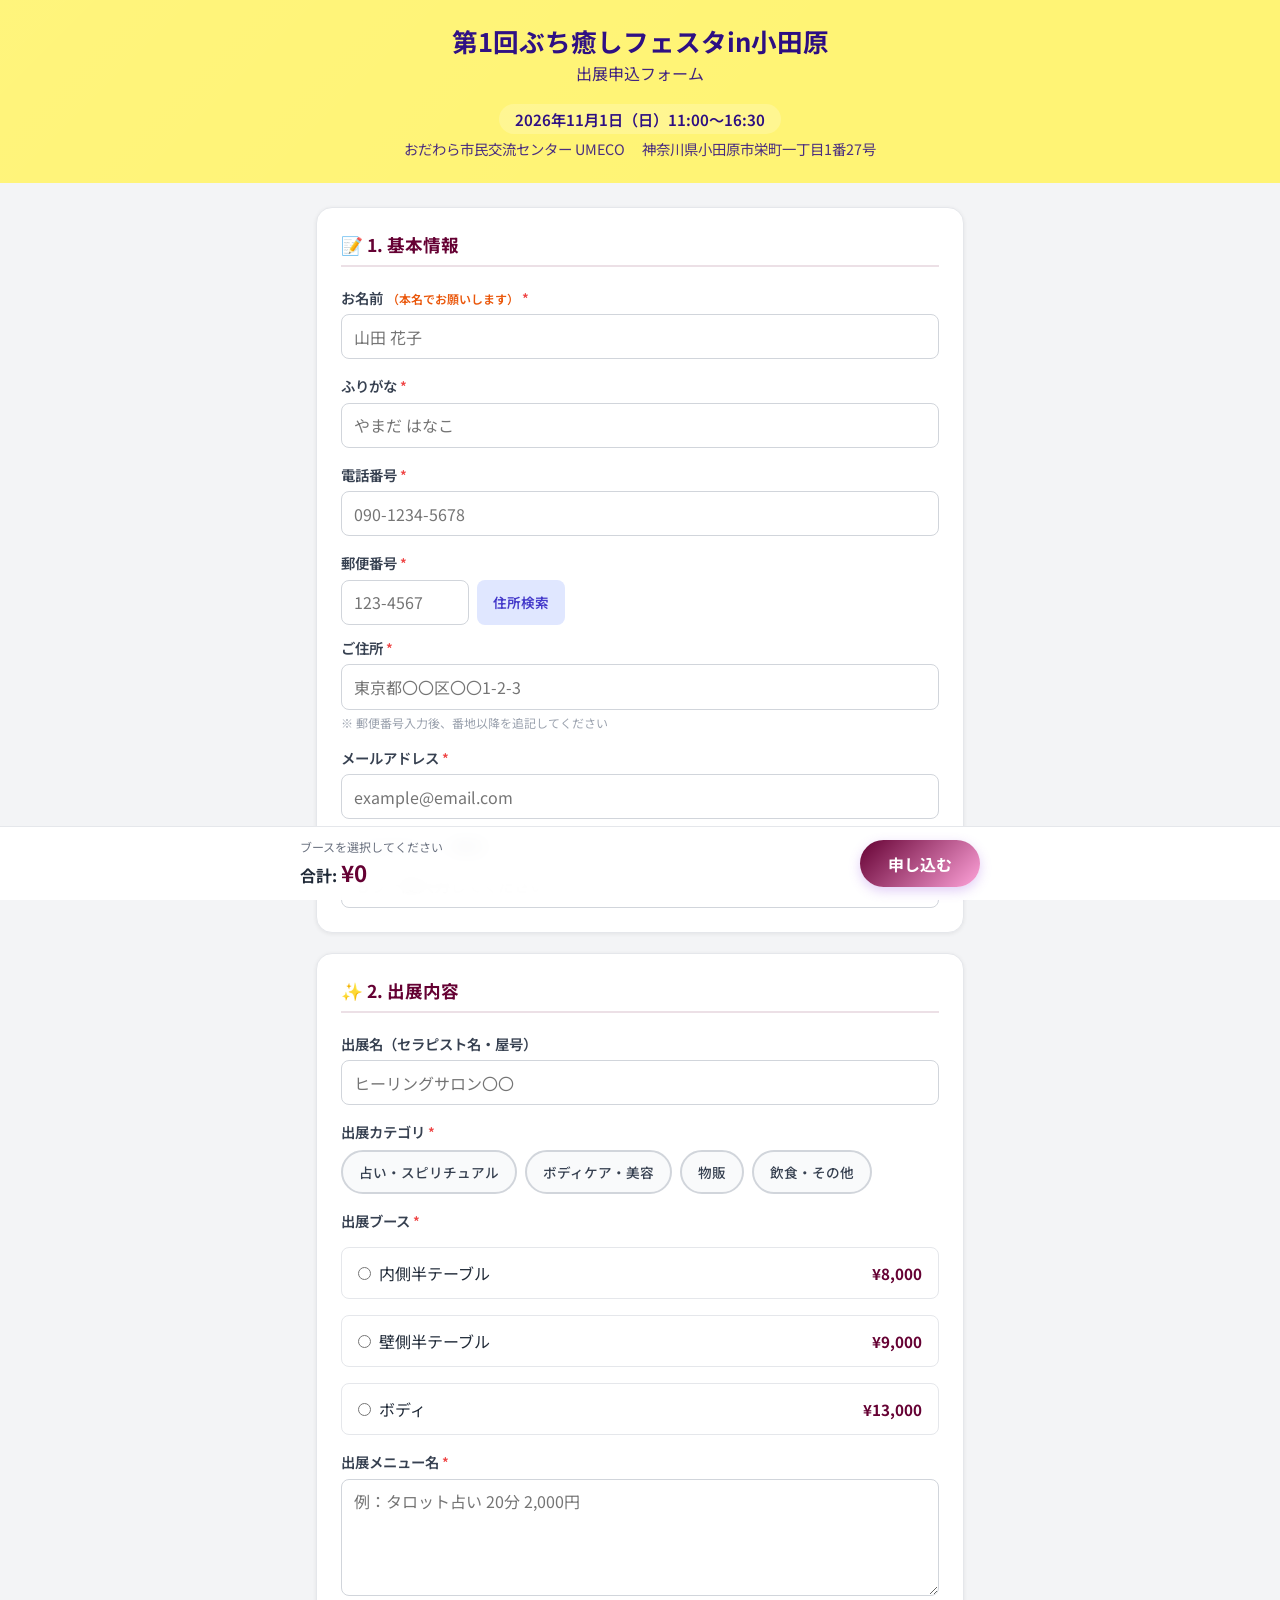
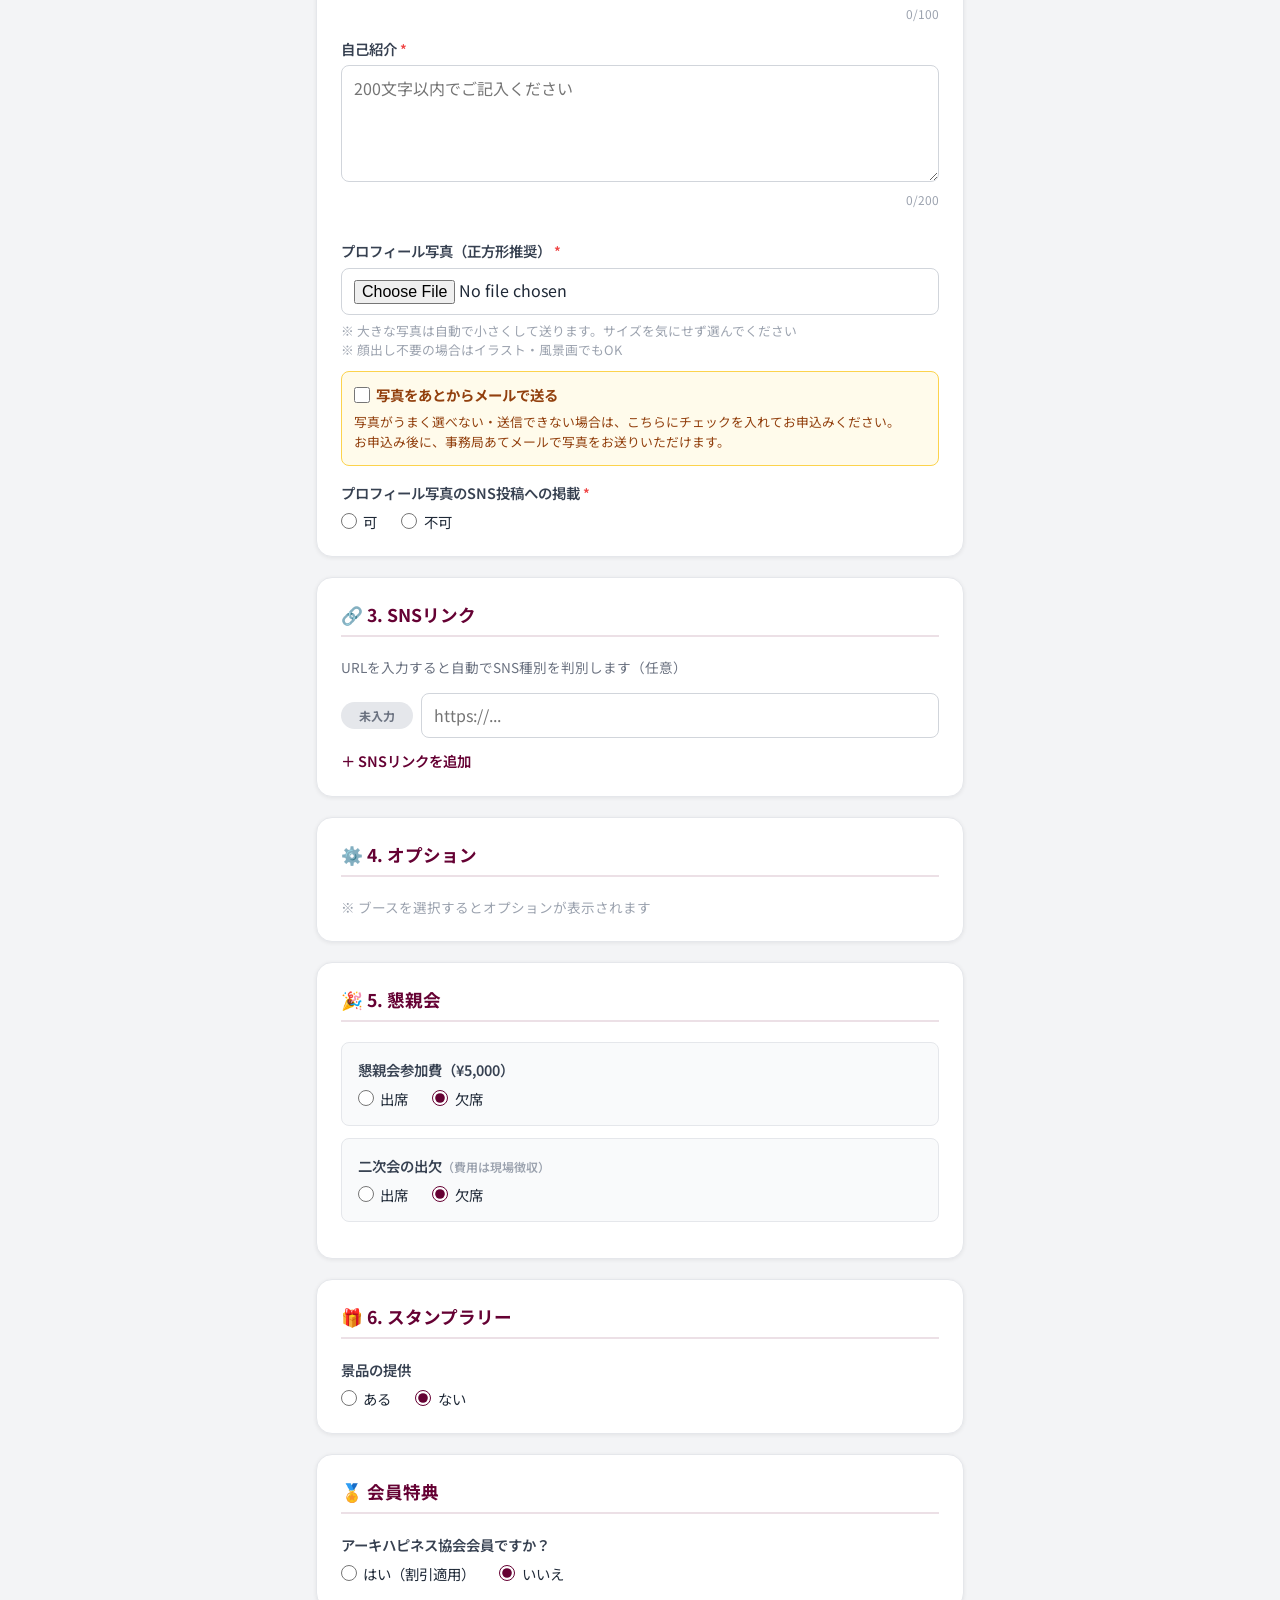
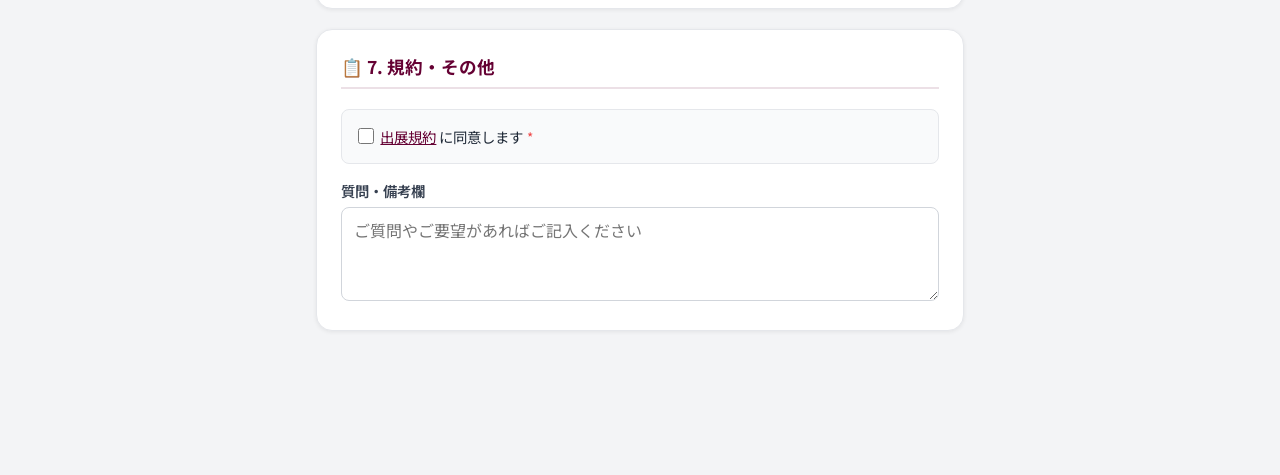
==== commit 0071c39d: "大きな写真を縮小前に拒否しないようにする 縮小処理（長辺1200px・約1MBまで段階圧縮）は元から入っていたが、 その手前でファイルサイズ8MB超を警告して選択を取り消していたため、 最近のスマホの" ====
--- a/apply/index.html
+++ b/apply/index.html
@@ -211,10 +211,18 @@
               </div>
             </div>
 
-            <input type="file" name="profileImage" id="profileImage" accept="image/png,image/jpeg" class="input-field" required>
+            <input type="file" name="profileImage" id="profileImage" accept="image/*" class="input-field" required>
             <input type="hidden" name="profileImageUrl" id="profileImageUrl">
+
+            <!-- 縮小の進み具合と結果 -->
+            <p id="photoStatus" class="hidden" style="font-size:0.85rem;font-weight:600;margin-top:0.5rem"></p>
+            <div id="photoPreviewBox" class="hidden" style="margin-top:0.5rem">
+              <img id="photoPreviewImg" alt="選択した写真"
+                   style="width:6rem;height:6rem;object-fit:cover;border-radius:0.5rem;border:1px solid #d1d5db">
+            </div>
+
             <p style="font-size:0.8rem;color:#9ca3af;margin-top:0.4rem">
-              ※ JPG/PNG 形式、8MB以下<br>
+              ※ 大きな写真は自動で小さくして送ります。サイズを気にせず選んでください<br>
               ※ 顔出し不要の場合はイラスト・風景画でもOK
             </p>
 
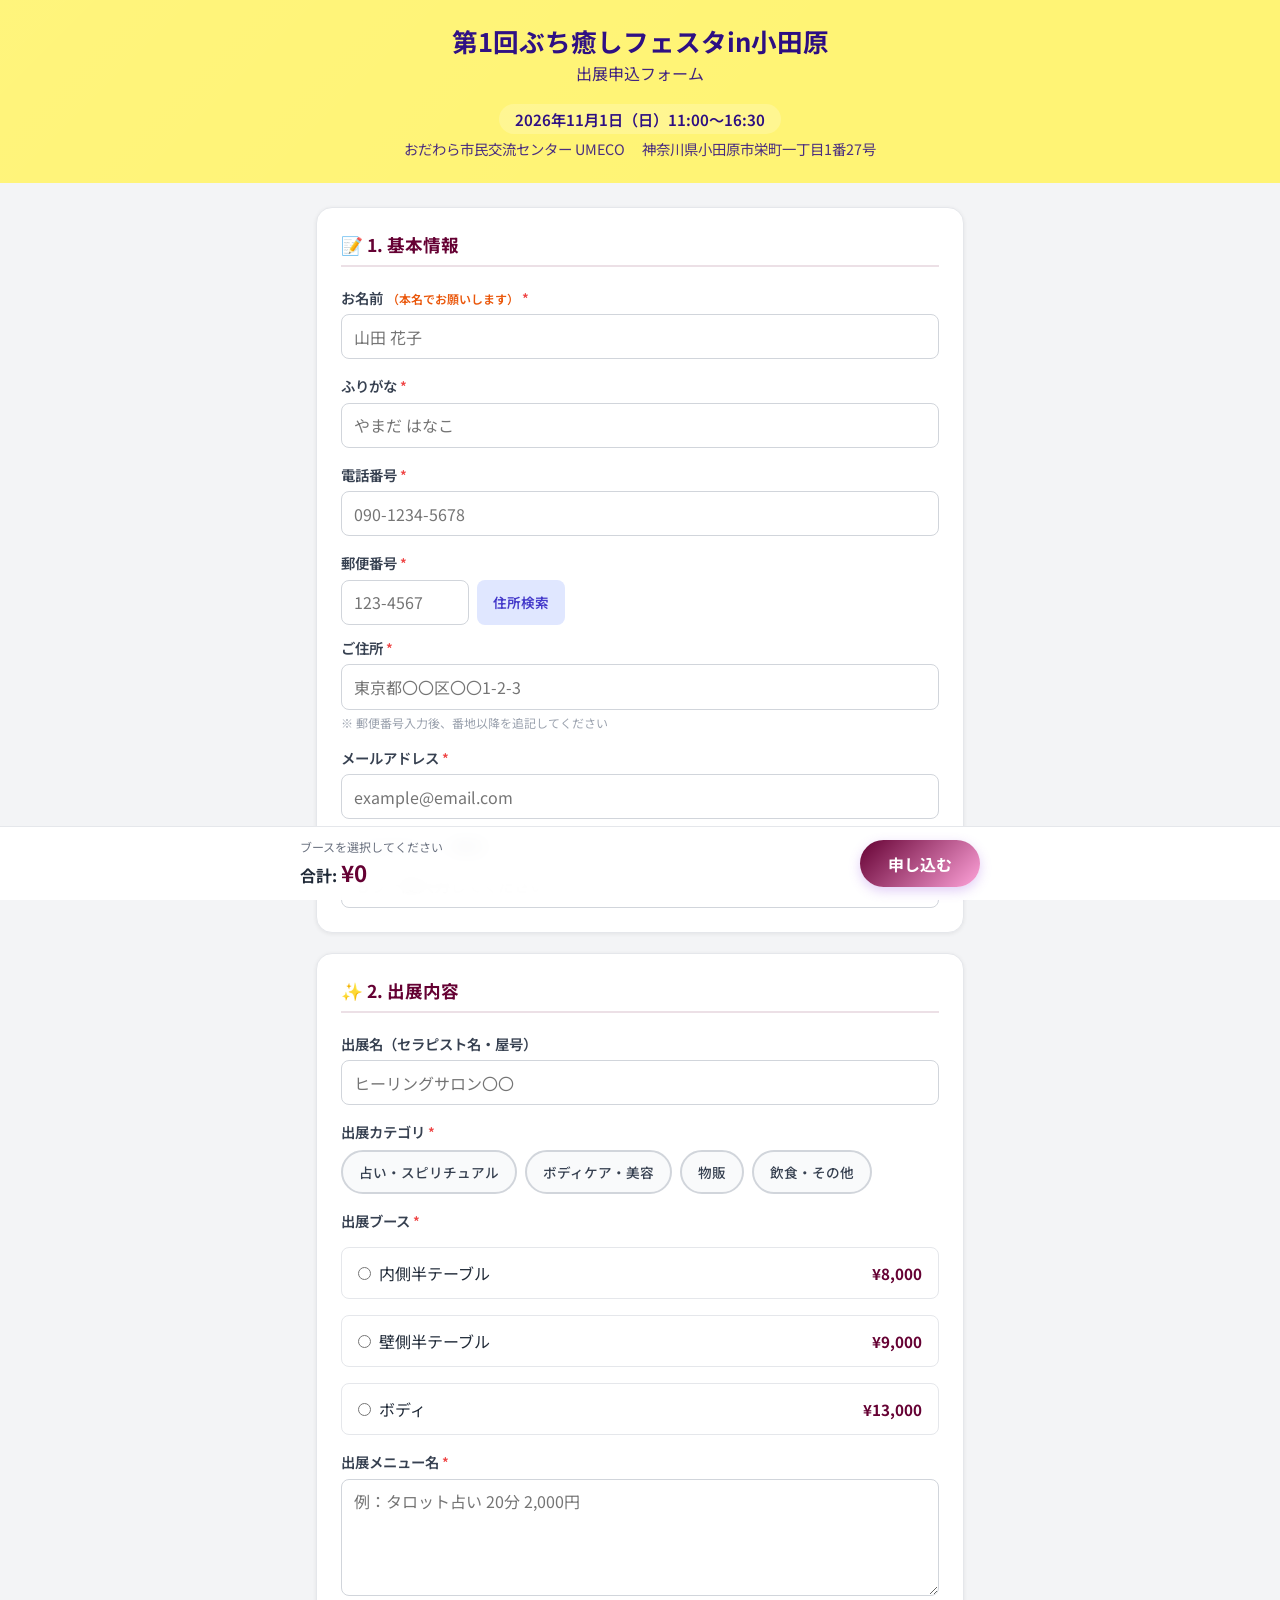
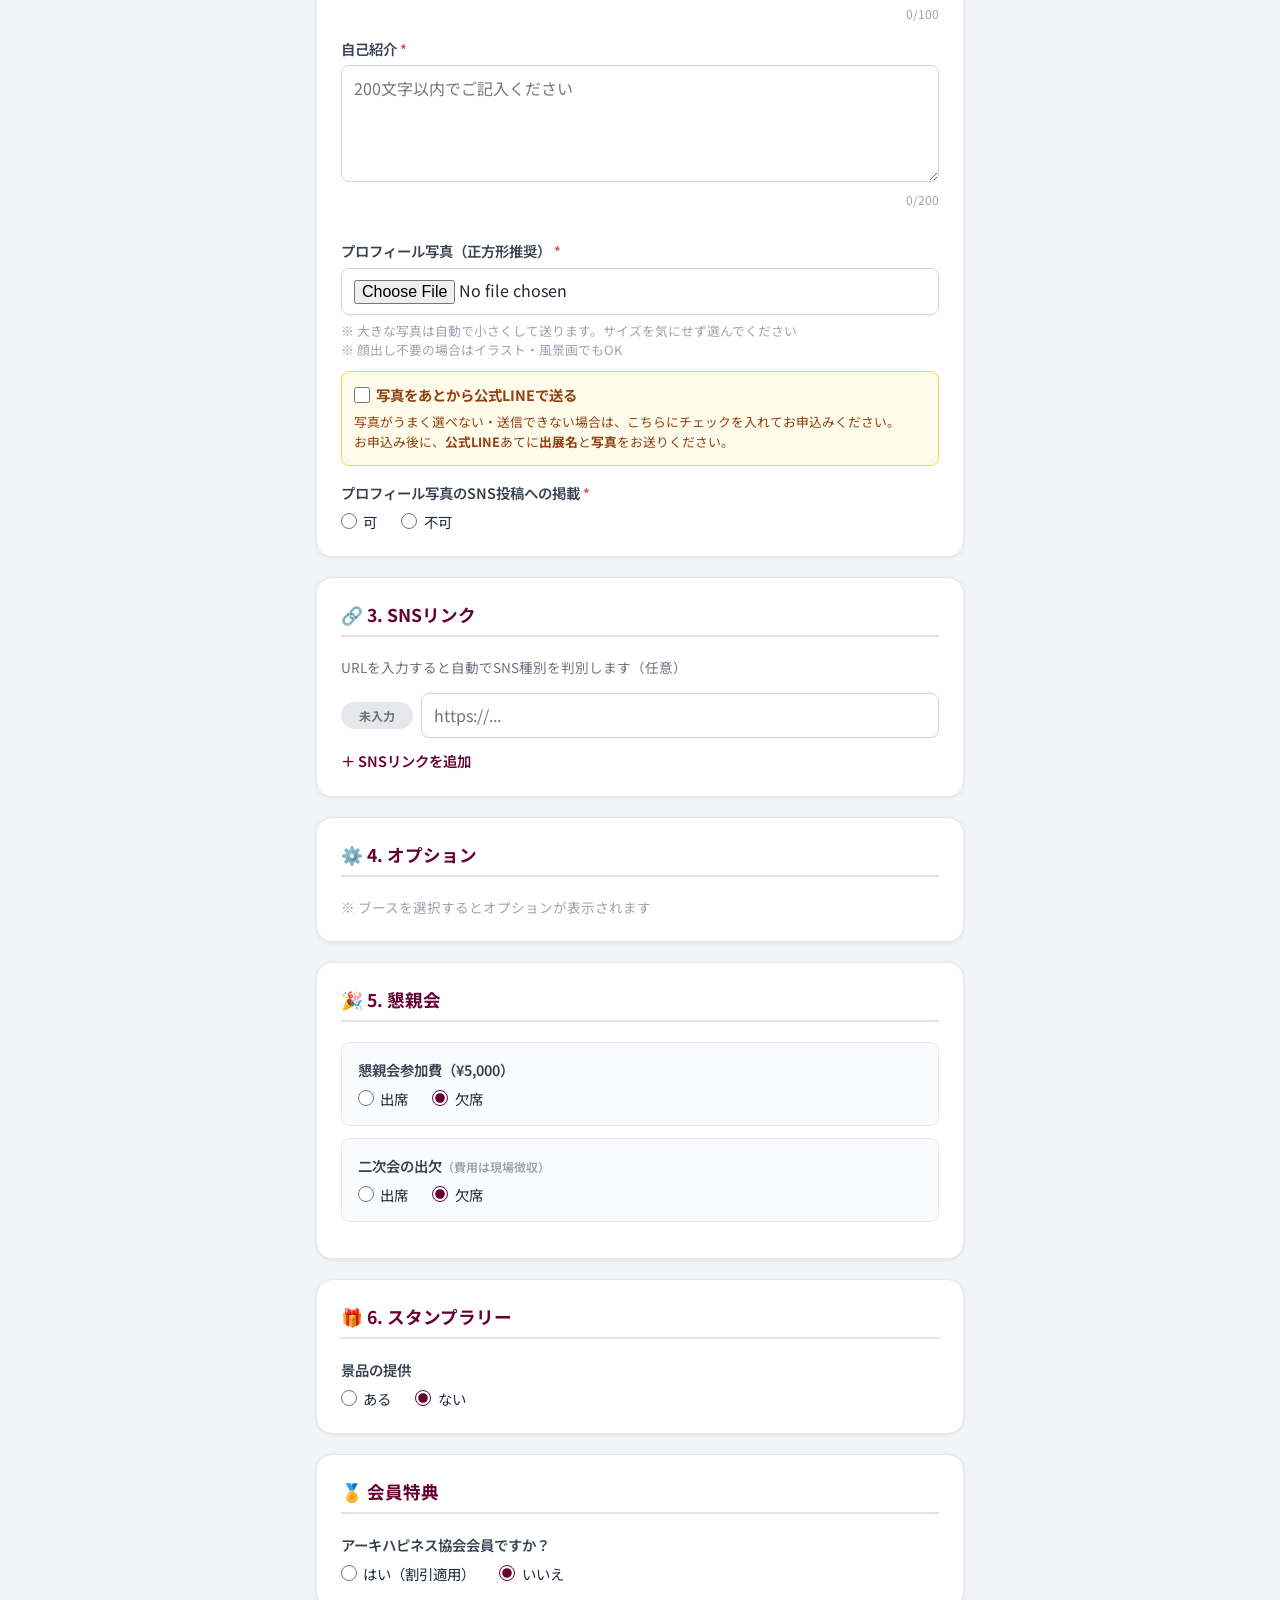
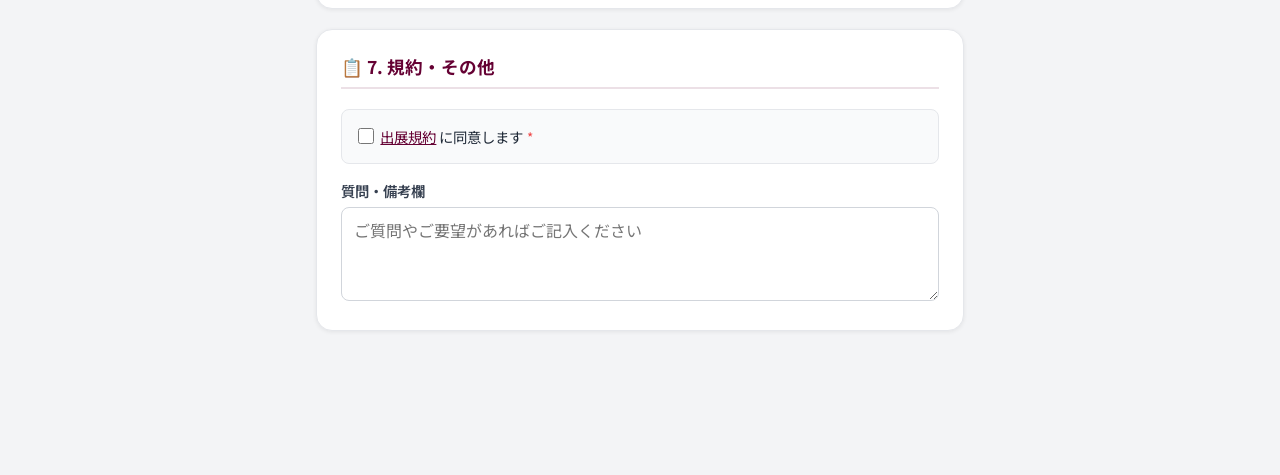
==== commit d8c63e7a: "写真をあとから送る案内をメールから公式LINEに変更 写真がうまく添付できないときの案内先を、事務局あてメールから 公式LINEに変更した。送っていただくものとして出展名と写真を明記する。  - 申込" ====
--- a/apply/index.html
+++ b/apply/index.html
@@ -230,11 +230,11 @@
             <div style="margin-top:0.75rem;padding:0.75rem;background:#fffbeb;border:1.5px solid #fcd34d;border-radius:0.5rem">
               <label class="checkbox-label" style="font-weight:700;color:#92400e">
                 <input type="checkbox" id="photoLater" name="photoLater" value="1" onchange="togglePhotoUpload()">
-                写真をあとからメールで送る
+                写真をあとから公式LINEで送る
               </label>
               <p style="font-size:0.8rem;color:#92400e;margin-top:0.4rem;line-height:1.6">
                 写真がうまく選べない・送信できない場合は、こちらにチェックを入れてお申込みください。<br>
-                お申込み後に、事務局あてメールで写真をお送りいただけます。
+                お申込み後に、<strong>公式LINE</strong>あてに<strong>出展名</strong>と<strong>写真</strong>をお送りください。
               </p>
             </div>
           </div>
@@ -442,14 +442,14 @@
         </p>
         <p style="font-size:0.875rem;color:#92400e;line-height:1.8;margin-bottom:0.75rem">
           お申込みは完了しています。<br>
-          お手数ですが、プロフィール写真を下のアドレスあてにメールでお送りください。
-          件名やご本文に<strong>お名前と出展名</strong>を添えていただけると助かります。
+          お手数ですが、<strong>公式LINE</strong>のトーク画面あてに、
+          <strong>出展名</strong>とプロフィール<strong>写真</strong>を後ほどお送りください。
         </p>
-        <a id="photoMailLink" href="#" class="submit-btn"
+        <a id="photoLineLink" href="#" class="submit-btn hidden" target="_blank" rel="noopener"
            style="display:block;width:100%;text-align:center;text-decoration:none;box-sizing:border-box">
-          メールで写真を送る
+          公式LINEを開く
         </a>
-        <p id="photoMailAddress" style="font-size:0.8rem;color:#92400e;margin-top:0.5rem;text-align:center;word-break:break-all"></p>
+        <p id="photoLineGuide" style="font-size:0.8rem;color:#92400e;margin-top:0.5rem;text-align:center;word-break:break-all"></p>
       </div>
 
       <button onclick="location.reload()" class="submit-btn" style="width:100%">閉じる</button>
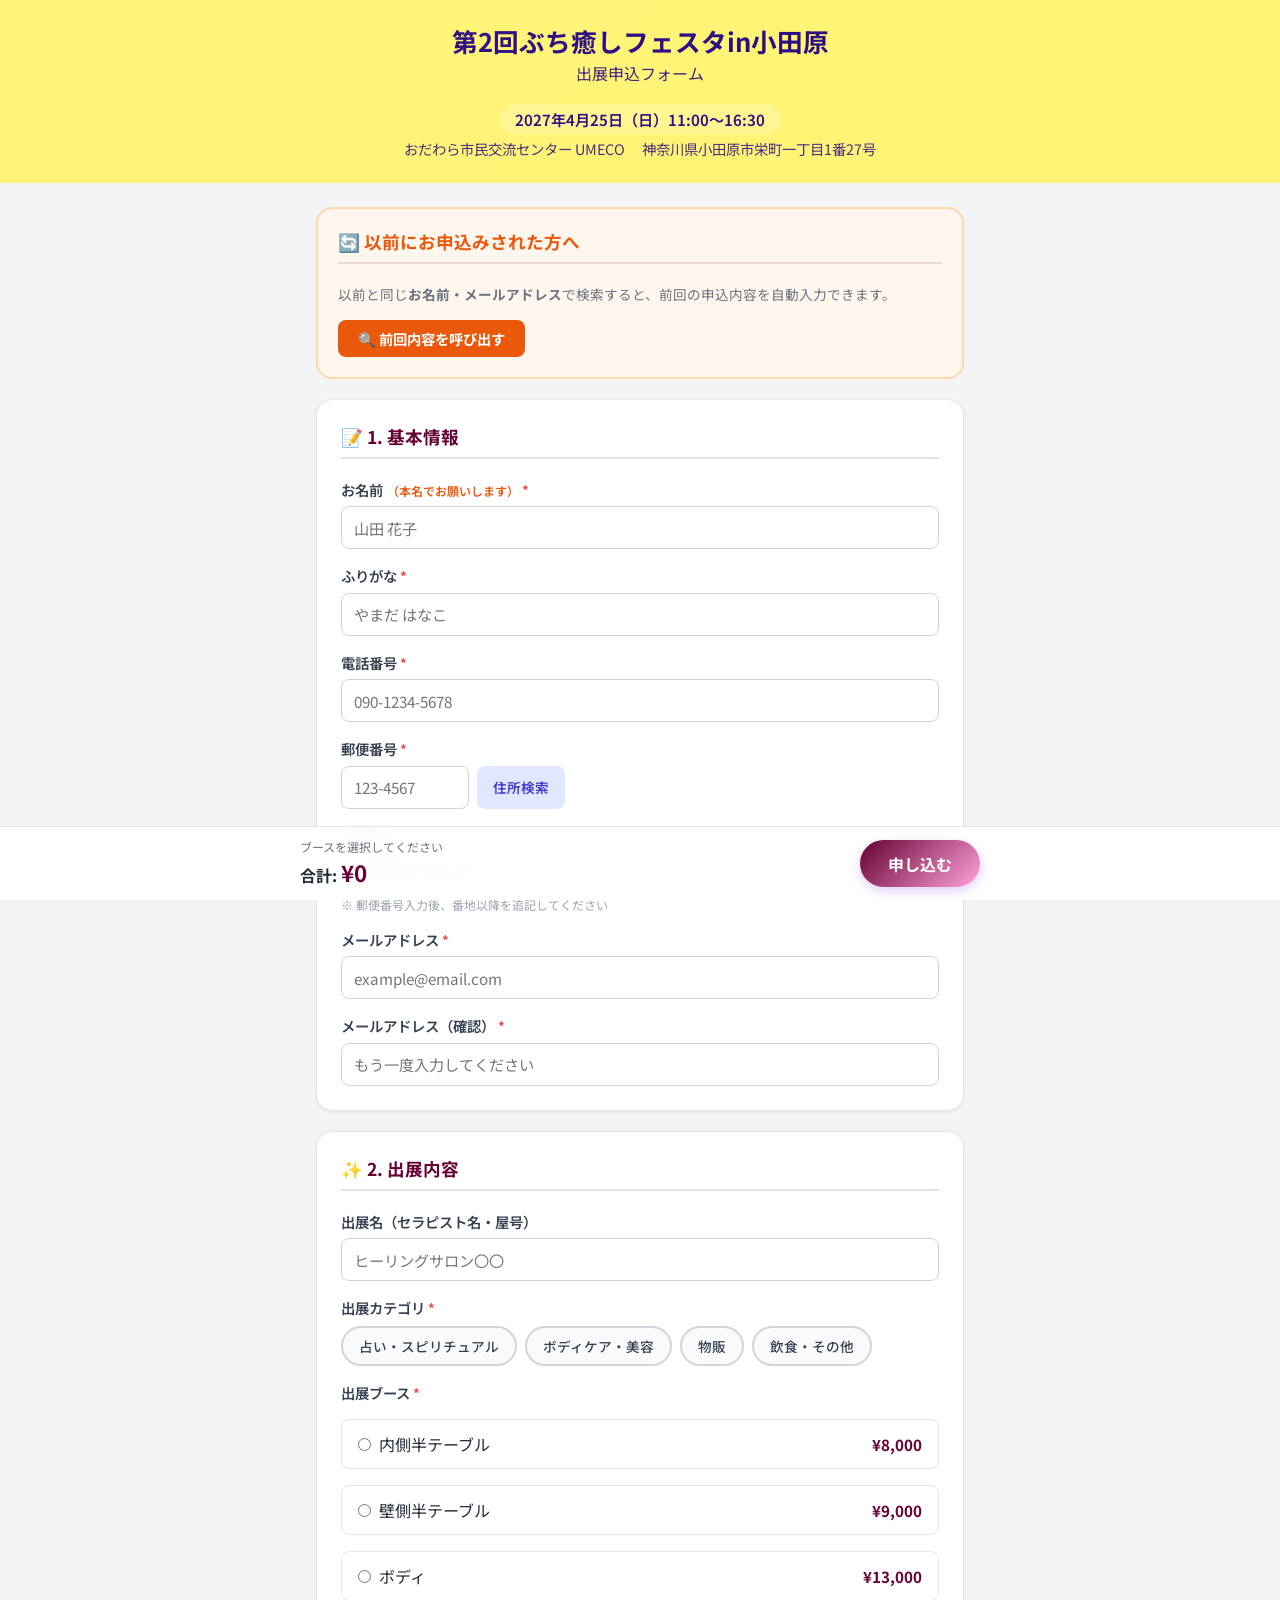
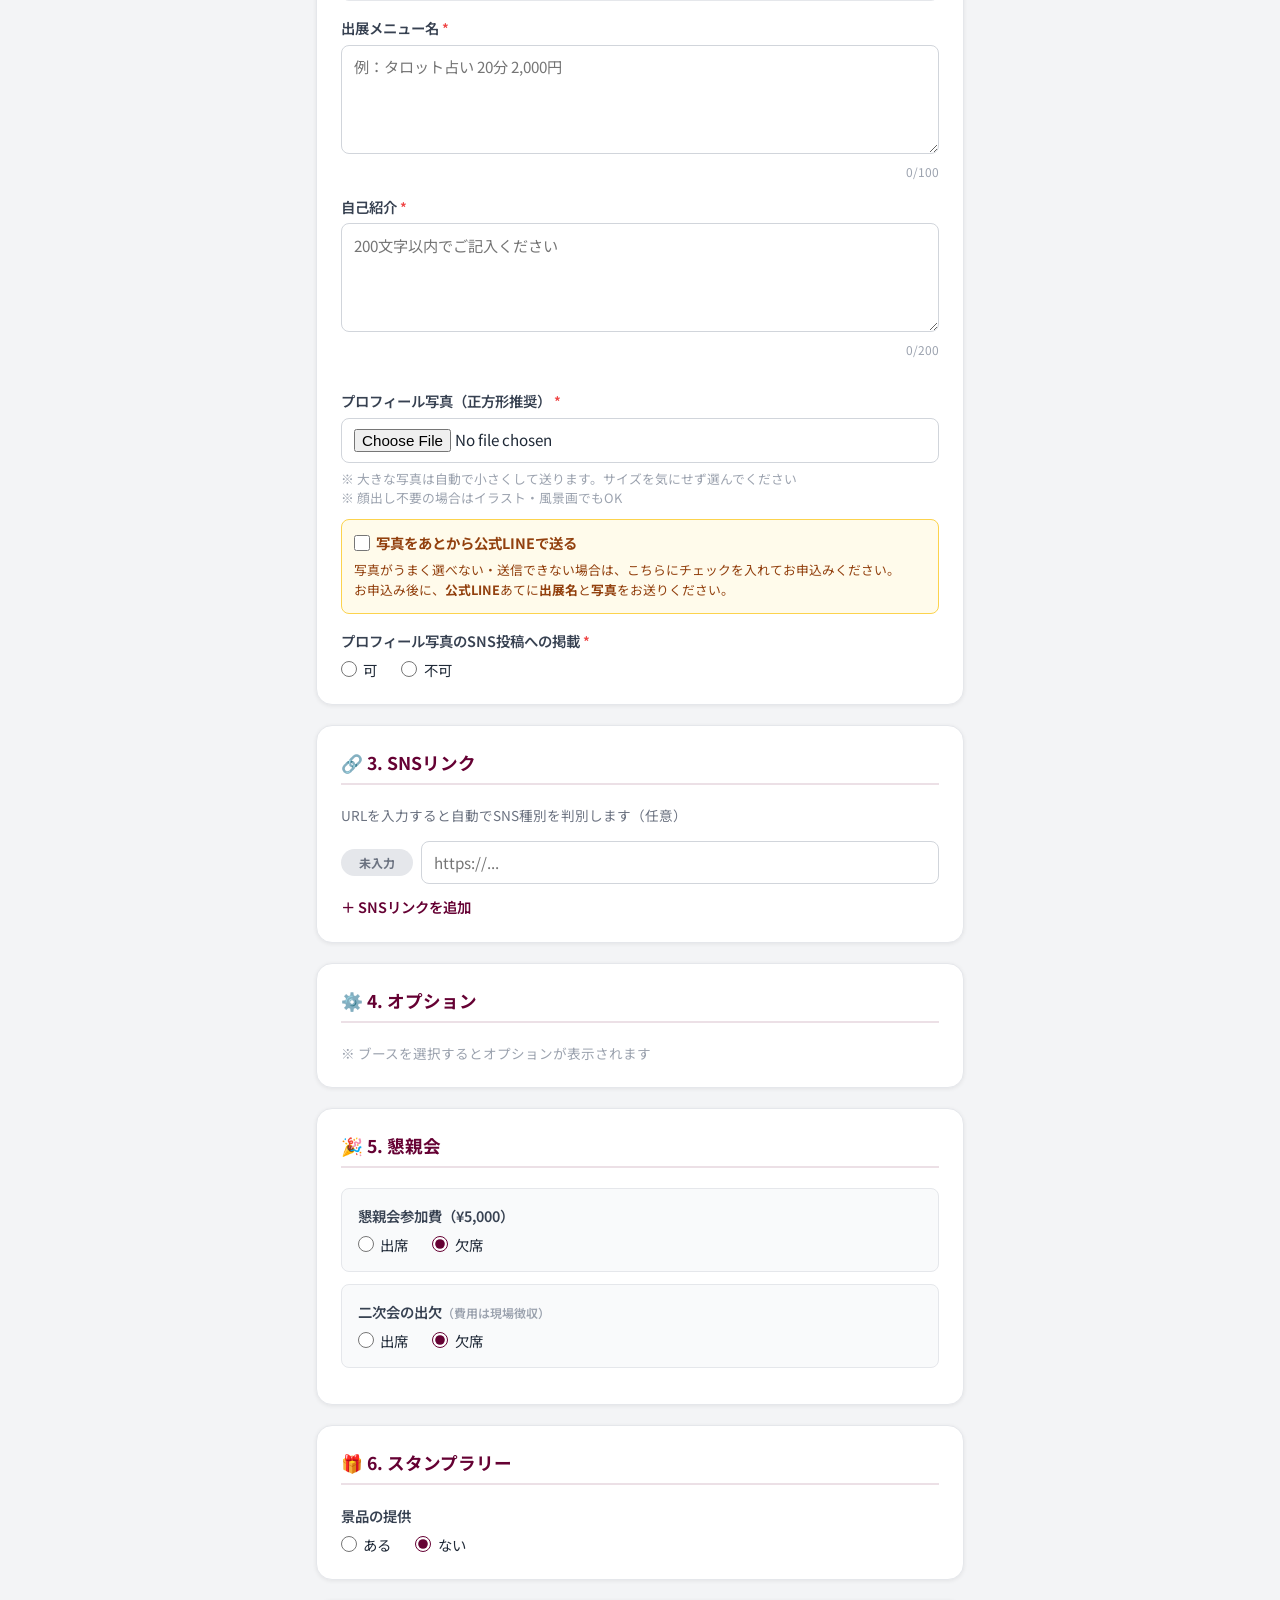
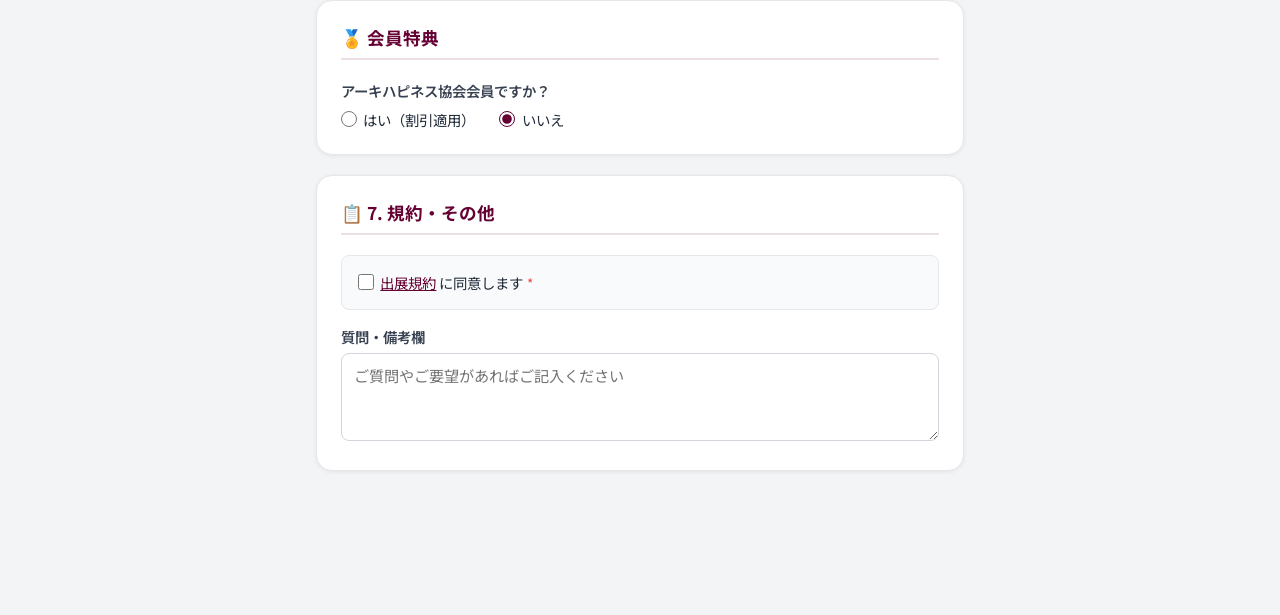
==== commit e183d9b5: "残り枠・キャンセル待ち、次の開催の一括処理、見出し名での書き込みを追加 - ブースごとに定員を決めて残り枠を数え、満枠ならキャンセル待ちとして受け付ける   （満枠の判定は受付シートに書き込む直前にロ" ====
--- a/apply/index.html
+++ b/apply/index.html
@@ -184,6 +184,13 @@
             <label class="input-label">出展ブース<span class="required">*</span></label>
             <div id="boothAccordion" style="display:grid;gap:0.5rem;margin-top:0.5rem"></div>
             <input type="hidden" name="boothId" id="boothIdInput">
+
+            <!-- 満枠のブースを選んだときだけ表示 -->
+            <div id="waitlistNotice" class="waitlist-notice hidden" role="status">
+              ⏳ <strong>このブースは満枠のため、キャンセル待ちとしての受付になります。</strong><br>
+              空きが出た場合に、事務局から順番にご連絡します。
+              ご連絡があるまで、出展料のお振込みはお待ちください。
+            </div>
           </div>
 
           <!-- ボディケアブース持ち込み物品（features.bodyEquipment） -->
@@ -425,10 +432,17 @@
   <!-- 申込完了モーダル -->
   <div id="completeModal" class="modal-overlay hidden">
     <div class="modal-box" style="text-align:center">
-      <div style="font-size:3.5rem;margin-bottom:1rem">🎊</div>
-      <h2 style="font-size:1.4rem;font-weight:700;color:var(--color-primary);margin-bottom:1rem">
+      <div id="completeIcon" style="font-size:3.5rem;margin-bottom:1rem">🎊</div>
+      <h2 id="completeTitle" style="font-size:1.4rem;font-weight:700;color:var(--color-primary);margin-bottom:1rem">
         お申込みありがとうございます！
       </h2>
+
+      <!-- キャンセル待ちで受け付けた場合のみ表示 -->
+      <div id="waitlistResult" class="hidden"
+           style="text-align:left;margin-bottom:1rem;padding:1rem;background:#fffbeb;border:1.5px solid #fcd34d;border-radius:0.75rem">
+        <p id="waitlistResultText" style="font-size:0.9rem;color:#92400e;line-height:1.8"></p>
+      </div>
+
       <p style="color:#6b7280;margin-bottom:1.5rem;line-height:1.7">
         ご登録のメールアドレスに<br>確認メールをお送りしました。<br>
         内容をご確認ください。
--- a/apply/style.css
+++ b/apply/style.css
@@ -153,8 +153,7 @@
   padding: 0.6rem 0.75rem;
   border: 1.5px solid #d1d5db;
   border-radius: 0.5rem;
-  /* 16px 未満だと iOS がフォーカス時に自動ズームしてしまうため下げない */
-  font-size: 16px;
+  font-size: 0.95rem;
   font-family: inherit;
   color: #1f2937;
   background: #fff;
@@ -565,353 +564,6 @@
 }
 
 /* ========================================
-   動的に生成される項目
-   ======================================== */
-.field-list { display: grid; gap: 1.15rem; }
-.field-block { min-width: 0; }
-
-.field-description {
-  font-size: 0.8rem;
-  color: #6b7280;
-  line-height: 1.6;
-  margin-bottom: 0.4rem;
-}
-
-.field-hint {
-  font-size: 0.78rem;
-  color: #9ca3af;
-  margin-top: 0.4rem;
-  line-height: 1.6;
-}
-
-.field-heading {
-  font-size: 1rem;
-  font-weight: 700;
-  color: var(--color-primary);
-  margin-top: 0.5rem;
-}
-
-/* 入力欄の直下に出すエラー。alert() は使わない */
-.field-error {
-  font-size: 0.8rem;
-  color: #dc2626;
-  font-weight: 600;
-  margin-top: 0.35rem;
-  line-height: 1.5;
-}
-
-.input-invalid,
-.input-field.input-invalid {
-  border-color: #ef4444 !important;
-  background: #fef2f2;
-}
-
-/* ラジオ・チェックボックスの並び。タップ領域を 44px 確保する */
-.choice-group {
-  display: flex;
-  flex-wrap: wrap;
-  gap: 0.5rem 1.5rem;
-  margin-top: 0.5rem;
-}
-.choice-group .checkbox-label {
-  min-height: 44px;
-  align-items: center;
-}
-
-.postal-row { display: flex; gap: 0.5rem; align-items: flex-start; }
-.address-search-btn { min-height: 44px; }
-
-.category-buttons {
-  display: flex;
-  flex-wrap: wrap;
-  gap: 0.5rem;
-  margin-top: 0.5rem;
-}
-.category-btn { min-height: 44px; }
-
-.booth-accordion { display: grid; gap: 0.5rem; margin-top: 0.5rem; }
-.booth-option { min-height: 52px; }
-
-/* ========================================
-   画像添付
-   ======================================== */
-.file-field { padding: 0.5rem; }
-
-.image-preview {
-  display: flex;
-  align-items: center;
-  gap: 0.75rem;
-  margin-top: 0.6rem;
-  padding: 0.6rem;
-  background: #f9fafb;
-  border: 1px solid #e5e7eb;
-  border-radius: 0.5rem;
-}
-.image-preview-thumb {
-  width: 4.5rem;
-  height: 4.5rem;
-  object-fit: cover;
-  border-radius: 0.5rem;
-  border: 1px solid #d1d5db;
-  flex-shrink: 0;
-}
-.image-preview-meta {
-  font-size: 0.8rem;
-  color: #6b7280;
-  word-break: break-all;
-}
-
-.reuse-photo {
-  margin-bottom: 0.75rem;
-  padding: 0.75rem;
-  background: #eff6ff;
-  border: 1.5px solid #93c5fd;
-  border-radius: 0.5rem;
-}
-.reuse-photo .checkbox-label { font-weight: 700; color: #1d4ed8; }
-.reuse-photo-thumb {
-  width: 5rem;
-  height: 5rem;
-  object-fit: cover;
-  border-radius: 0.5rem;
-  border: 1px solid #d1d5db;
-  margin-top: 0.5rem;
-  display: block;
-}
-
-/* ========================================
-   SNSリンク
-   ======================================== */
-.sns-rows { display: grid; gap: 0.5rem; }
-.sns-link-row { min-height: 44px; }
-
-.sns-remove-btn {
-  width: 2rem;
-  height: 2rem;
-  min-width: 2rem;
-  border-radius: 50%;
-  border: 1px solid #e5e7eb;
-  background: #f9fafb;
-  color: #9ca3af;
-  font-size: 1.1rem;
-  line-height: 1;
-  cursor: pointer;
-  font-family: inherit;
-}
-.sns-remove-btn:hover { background: #fee2e2; color: #dc2626; border-color: #fca5a5; }
-
-.add-link-btn {
-  margin-top: 0.75rem;
-  color: var(--color-primary);
-  font-weight: 600;
-  background: none;
-  border: none;
-  cursor: pointer;
-  font-family: inherit;
-  font-size: 0.9rem;
-  min-height: 44px;
-  padding: 0;
-}
-
-/* ========================================
-   オプション
-   ======================================== */
-.quantity-btn { min-width: 44px; min-height: 44px; width: 44px; height: 44px; }
-.quantity-max { font-size: 0.82rem; color: #6b7280; }
-
-/* ブース変更でオプションを自動解除したときの説明。
-   金額が理由もわからず変わらないようにするための表示 */
-.option-notices { display: grid; gap: 0.5rem; }
-.option-notice {
-  padding: 0.7rem 0.9rem;
-  background: #fffbeb;
-  border: 1.5px solid #fbbf24;
-  border-radius: 0.5rem;
-  font-size: 0.85rem;
-  color: #92400e;
-  line-height: 1.6;
-}
-
-/* ========================================
-   画像差し込み（media[]）
-   ======================================== */
-.media-slot:empty { display: none; }
-.media-slot { margin-bottom: 1rem; }
-.media-image {
-  width: 100%;
-  height: auto;
-  border-radius: 0.75rem;
-  display: block;
-}
-.media-caption {
-  font-size: 0.8rem;
-  color: #6b7280;
-  text-align: center;
-  margin-top: 0.4rem;
-}
-
-.header-logo {
-  max-width: 180px;
-  height: auto;
-  margin: 0 auto 0.75rem;
-  display: block;
-}
-.event-note-text {
-  font-size: 0.85rem;
-  opacity: 0.9;
-  margin-top: 0.4rem;
-  line-height: 1.6;
-}
-#eventInfoBox { margin-top: 0.75rem; }
-#earlyBirdBanner { margin-top: 0.5rem; }
-
-/* ========================================
-   料金バー（明細の開閉）
-   ======================================== */
-.price-summary {
-  flex: 1;
-  min-width: 0;
-  display: flex;
-  flex-direction: column;
-  align-items: flex-start;
-  gap: 0.1rem;
-  background: none;
-  border: none;
-  padding: 0;
-  cursor: pointer;
-  font-family: inherit;
-  text-align: left;
-  min-height: 44px;
-}
-
-.price-summary-label {
-  font-size: 0.75rem;
-  color: #6b7280;
-  line-height: 1.4;
-  white-space: nowrap;
-  overflow: hidden;
-  text-overflow: ellipsis;
-  max-width: 100%;
-}
-
-.price-caret {
-  font-size: 0.7rem;
-  color: #9ca3af;
-  margin-left: 0.25rem;
-  transition: transform 0.2s;
-  display: inline-block;
-}
-.price-summary[aria-expanded="true"] .price-caret { transform: rotate(180deg); }
-
-.price-details {
-  max-width: 680px;
-  margin: 0 auto 0.5rem;
-  max-height: 45vh;
-  overflow-y: auto;
-  border-bottom: 1px solid #e5e7eb;
-  padding-bottom: 0.5rem;
-}
-
-.price-line-items { list-style: none; display: grid; gap: 0.35rem; }
-.price-line-items li {
-  display: flex;
-  justify-content: space-between;
-  gap: 1rem;
-  font-size: 0.85rem;
-  color: #374151;
-}
-.price-line-items li .amount { font-weight: 700; white-space: nowrap; }
-.price-line-items li.is-discount { color: #16a34a; }
-
-/* ========================================
-   モーダル・その他
-   ======================================== */
-.modal-title {
-  font-size: 1.2rem;
-  font-weight: 700;
-  color: var(--color-primary);
-  margin-bottom: 0.5rem;
-  text-align: center;
-}
-.modal-text { color: #6b7280; line-height: 1.7; font-size: 0.9rem; text-align: center; }
-
-.terms-content {
-  font-size: 0.875rem;
-  color: #374151;
-  white-space: pre-wrap;
-  line-height: 1.8;
-  margin-bottom: 1.25rem;
-  max-height: 55vh;
-  overflow-y: auto;
-}
-.terms-link { color: var(--color-primary); text-decoration: underline; }
-
-.repeater-list {
-  display: grid;
-  gap: 0.5rem;
-  margin-bottom: 1rem;
-  max-height: 50vh;
-  overflow-y: auto;
-}
-.repeater-item {
-  border: 1.5px solid #e5e7eb;
-  border-radius: 0.5rem;
-  padding: 0.9rem;
-  cursor: pointer;
-  text-align: left;
-  background: #fff;
-  font-family: inherit;
-  width: 100%;
-  transition: all 0.15s;
-}
-.repeater-item:hover { border-color: var(--color-primary); background: var(--color-primary-light); }
-.repeater-item .ri-event { font-weight: 700; font-size: 0.95rem; }
-.repeater-item .ri-meta { font-size: 0.78rem; color: #6b7280; margin-top: 0.15rem; }
-
-.secondary-btn {
-  width: 100%;
-  background: #f3f4f6;
-  border: none;
-  border-radius: 0.5rem;
-  padding: 0.75rem;
-  font-weight: 700;
-  cursor: pointer;
-  font-family: inherit;
-  font-size: 0.9rem;
-  color: #374151;
-  min-height: 44px;
-}
-
-.config-error {
-  max-width: 480px;
-  margin: 4rem auto;
-  padding: 2rem 1.5rem;
-  background: #fff;
-  border: 1.5px solid #fca5a5;
-  border-radius: 1rem;
-  text-align: center;
-  color: #b91c1c;
-}
-.config-error button {
-  margin-top: 1rem;
-  padding: 0.6rem 1.5rem;
-  border: none;
-  border-radius: 0.5rem;
-  background: #dc2626;
-  color: #fff;
-  font-weight: 700;
-  cursor: pointer;
-  font-family: inherit;
-  min-height: 44px;
-}
-
-.status-message { font-size: 0.85rem; font-weight: 600; margin-top: 0.5rem; line-height: 1.6; }
-.status-message.is-error { color: #dc2626; }
-.status-message.is-ok    { color: #16a34a; }
-.status-message.is-info  { color: #2563eb; }
-.status-message.is-warn  { color: #d97706; }
-
-/* ========================================
    レスポンシブ
    ======================================== */
 @media (max-width: 640px) {
@@ -920,5 +572,37 @@
   .price-footer-inner { gap: 0.5rem; }
   .total-price span { font-size: 1.2rem; }
   .submit-btn { padding: 0.65rem 1.25rem; font-size: 0.9rem; }
-  .field-list { gap: 1rem; }
-}
+}
+
+/* ========================================
+   残り枠・キャンセル待ち
+   ======================================== */
+.booth-name { line-height: 1.5; }
+
+.remaining-badge,
+.waitlist-badge {
+  display: inline-block;
+  margin-left: 0.4rem;
+  font-size: 0.75rem;
+  font-weight: 700;
+  padding: 0.1rem 0.55rem;
+  border-radius: 9999px;
+  white-space: nowrap;
+  vertical-align: 0.1em;
+}
+.remaining-badge { background: #fee2e2; color: #b91c1c; }
+.waitlist-badge  { background: #f59e0b; color: #fff; }
+
+.booth-option.waitlist { background: #fffbeb; border-color: #fcd34d; }
+.booth-option.waitlist.selected { border-color: #f59e0b; background: #fef3c7; }
+
+.waitlist-notice {
+  padding: 0.75rem 1rem;
+  background: #fef3c7;
+  border: 1.5px solid #f59e0b;
+  border-radius: 0.5rem;
+  font-size: 0.85rem;
+  line-height: 1.7;
+  color: #92400e;
+  margin-top: 0.75rem;
+}
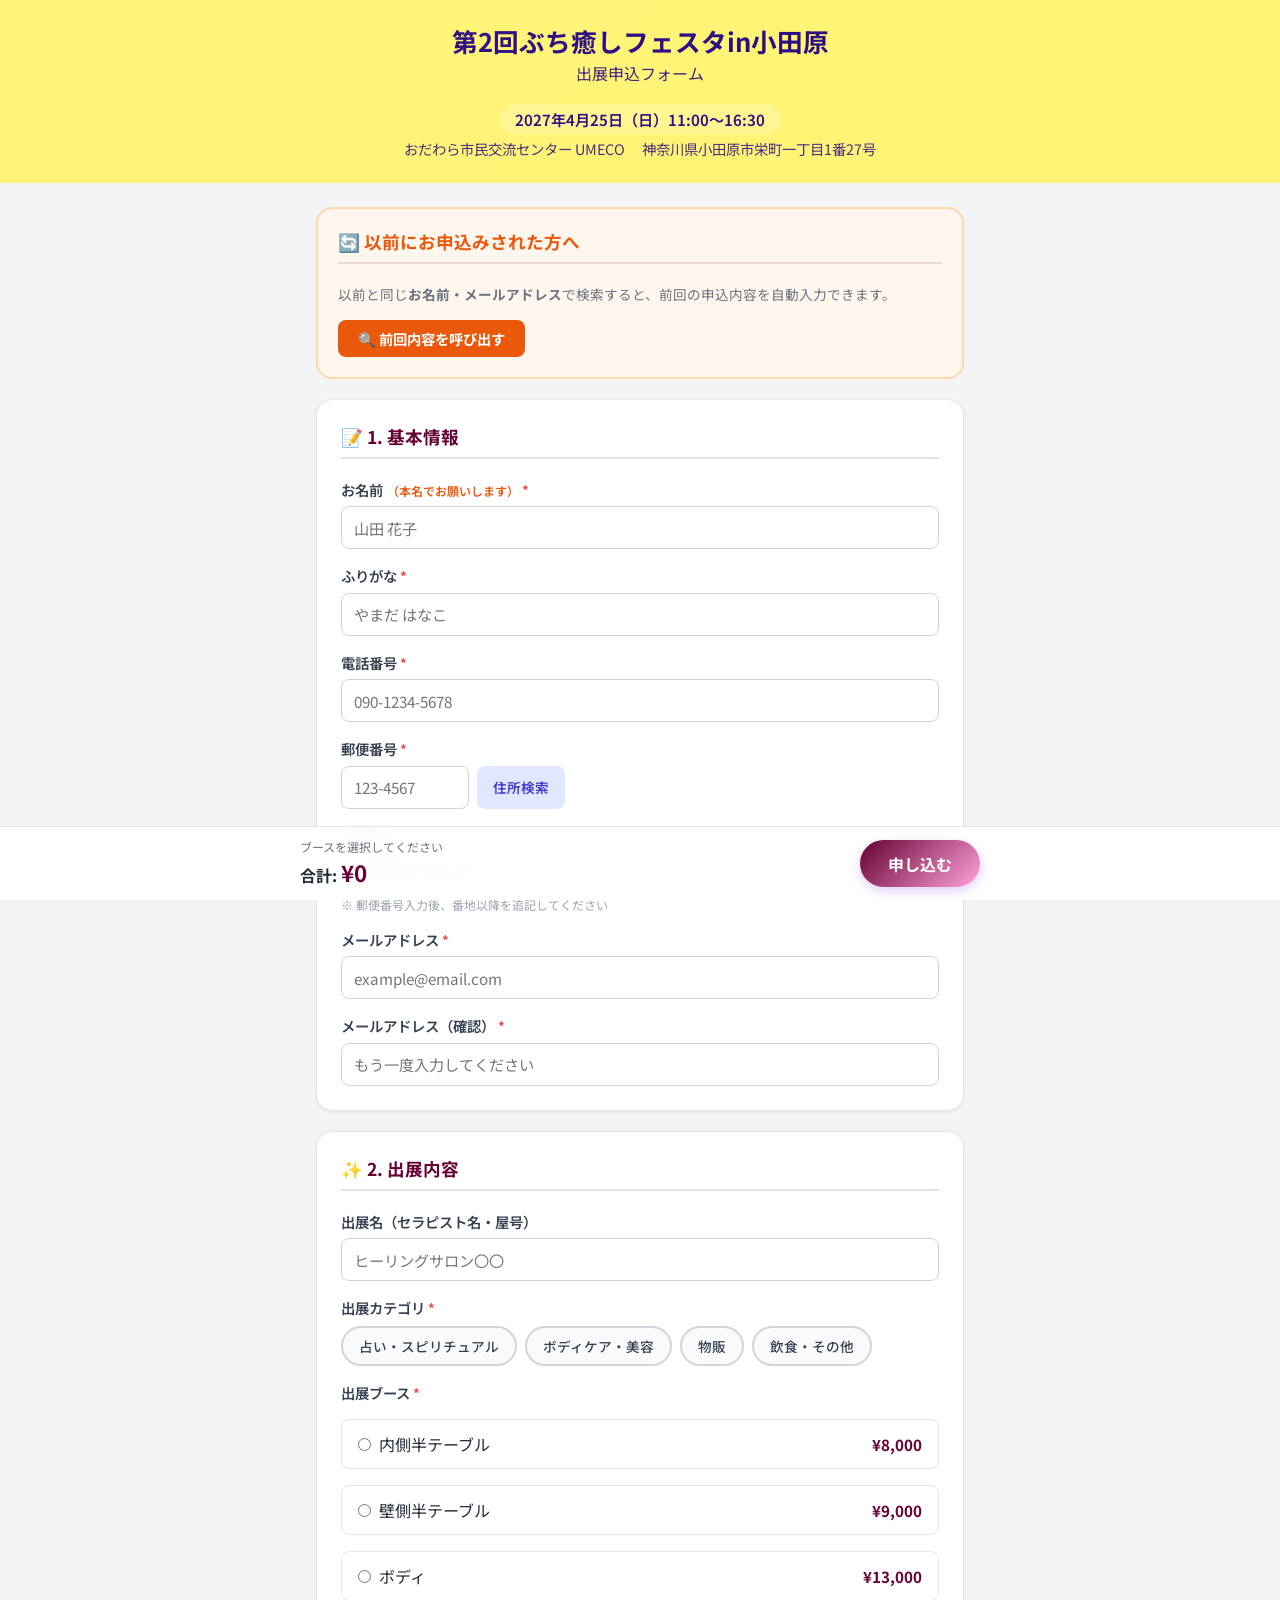
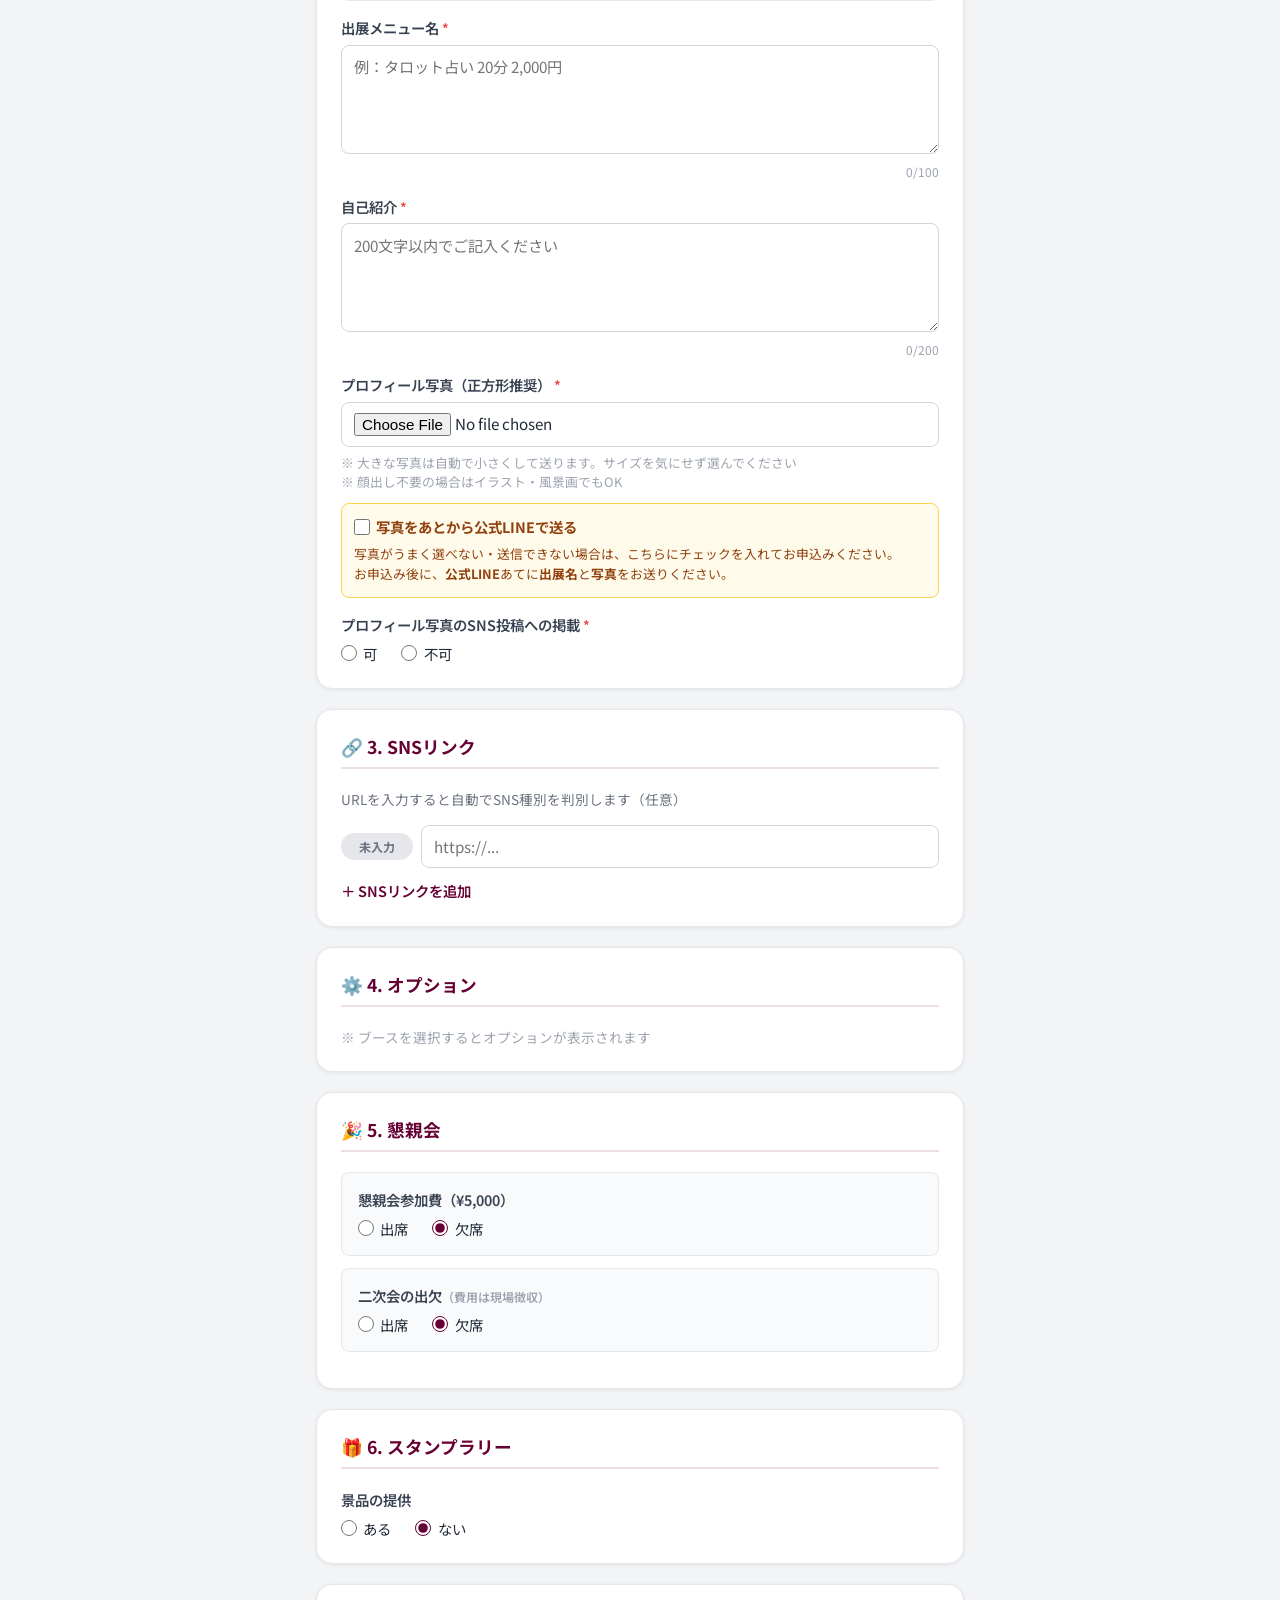
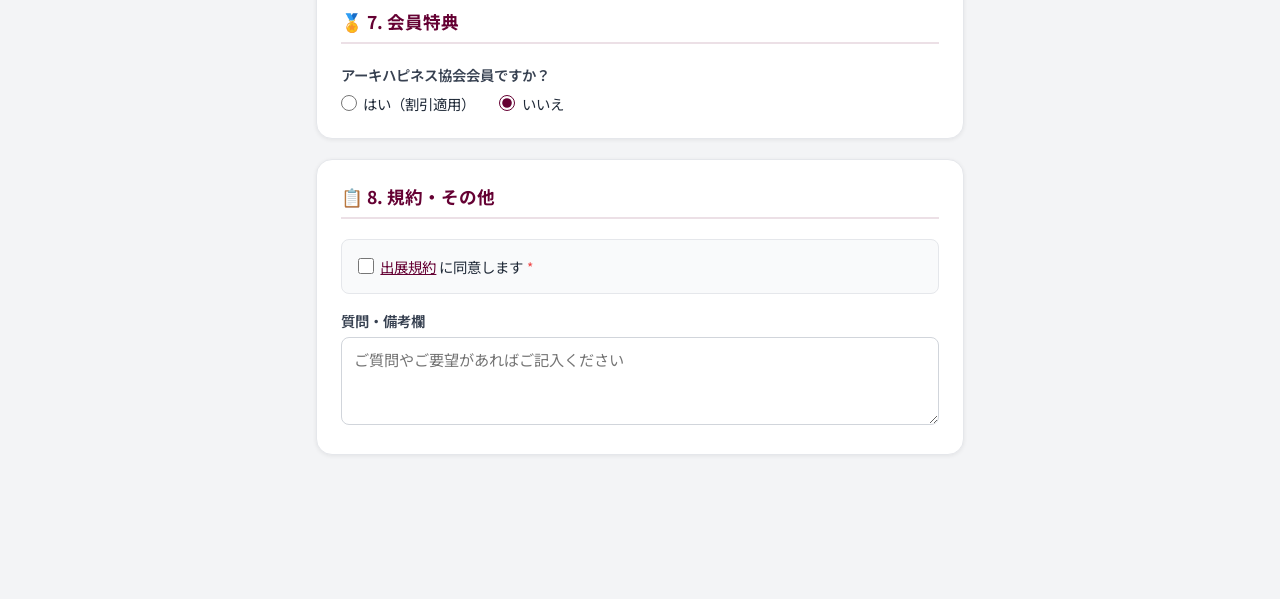
==== commit d63d132e: "申込フォームの質問の並び順を、管理画面から自由に変えられるようにする - 管理画面に「↕️ 質問の並び順」を追加。▲▼ ボタン、または ≡ を指でつまんで   上下に動かすだけで並べ替えられる（スマホ" ====
--- a/apply/index.html
+++ b/apply/index.html
@@ -104,29 +104,37 @@
          ============================== -->
     <form id="applicationForm" novalidate>
 
-      <!-- セクション1: 基本情報 -->
-      <section class="form-section">
+      <!--
+        並び順について
+        見出し（data-section）と質問のかたまり（data-block）は、config.json の formOrder の順に
+        script.js が並べ直します（管理画面の「↕️ 質問の並び順」で変えられます）。
+        ここに書いてある順番は、formOrder が無いときの並びです（script.js の DEFAULT_FORM_ORDER と同じ）。
+        見出しの番号は、表示される見出しだけで 1, 2, 3… と振り直します。
+      -->
+
+      <!-- 基本情報 -->
+      <section class="form-section" data-section="basic" data-icon="📝" data-title="基本情報">
         <h2 class="section-title">📝 1. 基本情報</h2>
 
-        <div style="display:grid;gap:1rem">
-          <div>
+        <div class="section-body">
+          <div data-block="name">
             <label class="input-label" for="nameInput">お名前<span style="font-size:0.75rem;color:#ea580c;margin-left:0.25rem;">（本名でお願いします）</span><span class="required">*</span></label>
             <input type="text" name="name" id="nameInput" class="input-field" placeholder="山田 花子" required>
           </div>
 
-          <div>
+          <div data-block="furigana">
             <label class="input-label">ふりがな<span class="required">*</span></label>
             <input type="text" name="furigana" class="input-field" placeholder="やまだ はなこ" required>
           </div>
 
           <!-- 電話番号 -->
-          <div id="phoneSection">
+          <div id="phoneSection" data-block="phone">
             <label class="input-label">電話番号<span class="required">*</span></label>
             <input type="tel" name="phoneNumber" class="input-field" placeholder="090-1234-5678">
           </div>
 
           <!-- 住所 -->
-          <div id="addressSection">
+          <div id="addressSection" data-block="address">
             <div style="margin-bottom:0.75rem">
               <label class="input-label">郵便番号<span class="required">*</span></label>
               <div style="display:flex;gap:0.5rem">
@@ -143,68 +151,73 @@
             </div>
           </div>
 
-          <div>
-            <label class="input-label">メールアドレス<span class="required">*</span></label>
-            <input type="email" name="email" id="emailInput" class="input-field" placeholder="example@email.com" required>
-          </div>
-
-          <div>
-            <label class="input-label">メールアドレス（確認）<span class="required">*</span></label>
-            <input type="email" name="emailConfirm" id="emailConfirmInput" class="input-field" placeholder="もう一度入力してください" required>
-            <p id="emailMatchError" class="hidden" style="font-size:0.75rem;color:#ef4444;margin-top:0.25rem">メールアドレスが一致しません</p>
-          </div>
-        </div>
-      </section>
-
-      <!-- セクション2: 出展内容 -->
-      <section class="form-section">
+          <!-- メールアドレス（確認用とひとまとまり） -->
+          <div data-block="email" class="block-stack">
+            <div>
+              <label class="input-label">メールアドレス<span class="required">*</span></label>
+              <input type="email" name="email" id="emailInput" class="input-field" placeholder="example@email.com" required>
+            </div>
+
+            <div>
+              <label class="input-label">メールアドレス（確認）<span class="required">*</span></label>
+              <input type="email" name="emailConfirm" id="emailConfirmInput" class="input-field" placeholder="もう一度入力してください" required>
+              <p id="emailMatchError" class="hidden" style="font-size:0.75rem;color:#ef4444;margin-top:0.25rem">メールアドレスが一致しません</p>
+            </div>
+          </div>
+        </div>
+      </section>
+
+      <!-- 出展内容 -->
+      <section class="form-section" data-section="exhibit" data-icon="✨" data-title="出展内容">
         <h2 class="section-title">✨ 2. 出展内容</h2>
 
-        <div style="display:grid;gap:1rem">
+        <div class="section-body">
           <!-- 出展名 -->
-          <div>
+          <div data-block="exhibitorName">
             <label class="input-label" id="exhibitorNameLabel" for="exhibitorNameInput">出展名（セラピスト名・屋号）<span class="required">*</span></label>
             <input type="text" name="exhibitorName" id="exhibitorNameInput" class="input-field" placeholder="ヒーリングサロン〇〇" required>
           </div>
 
           <!-- 出展カテゴリ -->
-          <div id="categorySection">
+          <div id="categorySection" data-block="category">
             <label class="input-label">出展カテゴリ<span class="required">*</span></label>
             <div id="categoryButtons" style="display:flex;flex-wrap:wrap;gap:0.5rem;margin-top:0.5rem"></div>
             <input type="hidden" name="category" id="categoryInput">
           </div>
 
-          <!-- セッション禁止警告 -->
-          <div id="sessionWarning" class="session-warning">
-            ⚠️ <strong>ご注意</strong>: 選択されたブースではセッション・体験型の出展ができません。物販・飲食のみの出展となります。
-          </div>
-
-          <!-- ブース選択 -->
-          <div>
-            <label class="input-label">出展ブース<span class="required">*</span></label>
-            <div id="boothAccordion" style="display:grid;gap:0.5rem;margin-top:0.5rem"></div>
-            <input type="hidden" name="boothId" id="boothIdInput">
-
-            <!-- 満枠のブースを選んだときだけ表示 -->
-            <div id="waitlistNotice" class="waitlist-notice hidden" role="status">
-              ⏳ <strong>このブースは満枠のため、キャンセル待ちとしての受付になります。</strong><br>
-              空きが出た場合に、事務局から順番にご連絡します。
-              ご連絡があるまで、出展料のお振込みはお待ちください。
-            </div>
-          </div>
-
-          <!-- ボディケアブース持ち込み物品（features.bodyEquipment） -->
-          <div id="equipmentSection" data-feature="bodyEquipment" class="hidden">
-            <label class="input-label">持ち込み物品</label>
-            <textarea name="equipment" class="input-field" rows="2" placeholder="施術ベッド、タオル、マッサージオイル など"></textarea>
-            <p style="font-size:0.75rem;color:#9ca3af;margin-top:0.25rem">※ ボディケアブースの方はご記入ください</p>
-          </div>
-
-          <!-- カスタム質問エリア（script.js で動的生成） -->
-          <div id="customQuestionsSection"></div>
+          <!-- 出展ブース（セッション禁止の注意・持ち込み物品とひとまとまり） -->
+          <div data-block="booth" class="block-stack">
+            <!-- セッション禁止警告 -->
+            <div id="sessionWarning" class="session-warning">
+              ⚠️ <strong>ご注意</strong>: 選択されたブースではセッション・体験型の出展ができません。物販・飲食のみの出展となります。
+            </div>
+
+            <!-- ブース選択 -->
+            <div>
+              <label class="input-label">出展ブース<span class="required">*</span></label>
+              <div id="boothAccordion" style="display:grid;gap:0.5rem;margin-top:0.5rem"></div>
+              <input type="hidden" name="boothId" id="boothIdInput">
+
+              <!-- 満枠のブースを選んだときだけ表示 -->
+              <div id="waitlistNotice" class="waitlist-notice hidden" role="status">
+                ⏳ <strong>このブースは満枠のため、キャンセル待ちとしての受付になります。</strong><br>
+                空きが出た場合に、事務局から順番にご連絡します。
+                ご連絡があるまで、出展料のお振込みはお待ちください。
+              </div>
+            </div>
+
+            <!-- ボディケアブース持ち込み物品（features.bodyEquipment） -->
+            <div id="equipmentSection" data-feature="bodyEquipment" class="hidden">
+              <label class="input-label">持ち込み物品</label>
+              <textarea name="equipment" class="input-field" rows="2" placeholder="施術ベッド、タオル、マッサージオイル など"></textarea>
+              <p style="font-size:0.75rem;color:#9ca3af;margin-top:0.25rem">※ ボディケアブースの方はご記入ください</p>
+            </div>
+          </div>
+
+          <!-- 自由な質問（config.json の customQuestions）は、script.js が作って並び順どおりの場所に置きます -->
 
           <!-- 写真アップロード -->
-          <div id="photoSection">
+          <div id="photoSection" data-block="photo">
             <label class="input-label">プロフィール写真（正方形推奨）<span class="required" id="photoRequiredTag">*</span></label>
 
             <!-- 写真再利用オプション（リピーター用） -->
@@ -247,7 +260,7 @@
           </div>
 
           <!-- 写真掲載可否 -->
-          <div id="photoPermissionSection">
+          <div id="photoPermissionSection" data-block="photoPermission">
             <label class="input-label">プロフィール写真のSNS投稿への掲載<span class="required">*</span></label>
             <div style="display:flex;gap:1.5rem;margin-top:0.5rem">
               <label class="checkbox-label"><input type="radio" name="photoPermission" value="可" required> 可</label>
@@ -257,145 +270,163 @@
         </div>
       </section>
 
-      <!-- セクション3: SNSリンク -->
-      <section class="form-section" id="snsSection">
+      <!-- SNSリンク -->
+      <section class="form-section" data-section="sns" data-icon="🔗" data-title="SNSリンク">
         <h2 class="section-title">🔗 3. SNSリンク</h2>
-        <p style="font-size:0.85rem;color:#6b7280;margin-bottom:1rem">URLを入力すると自動でSNS種別を判別します（任意）</p>
-
-        <div id="snsLinksContainer" style="display:grid;gap:0.5rem">
-          <div class="sns-link-row">
-            <span class="sns-badge" data-index="0">未入力</span>
-            <input type="url" name="snsLink1" class="input-field sns-input" data-index="0" style="flex:1" placeholder="https://...">
-          </div>
-        </div>
-        <button type="button" id="addSnsBtn" style="margin-top:0.75rem;color:var(--color-primary);font-weight:600;background:none;border:none;cursor:pointer;font-family:inherit;font-size:0.9rem">
-          ＋ SNSリンクを追加
-        </button>
-      </section>
-
-      <!-- セクション4: オプション -->
-      <section class="form-section">
+        <div class="section-body">
+          <div id="snsSection" data-block="sns">
+            <p style="font-size:0.85rem;color:#6b7280;margin-bottom:1rem">URLを入力すると自動でSNS種別を判別します（任意）</p>
+
+            <div id="snsLinksContainer" style="display:grid;gap:0.5rem">
+              <div class="sns-link-row">
+                <span class="sns-badge" data-index="0">未入力</span>
+                <input type="url" name="snsLink1" class="input-field sns-input" data-index="0" style="flex:1" placeholder="https://...">
+              </div>
+            </div>
+            <button type="button" id="addSnsBtn" style="margin-top:0.75rem;color:var(--color-primary);font-weight:600;background:none;border:none;cursor:pointer;font-family:inherit;font-size:0.9rem">
+              ＋ SNSリンクを追加
+            </button>
+          </div>
+        </div>
+      </section>
+
+      <!-- オプション -->
+      <section class="form-section" data-section="options" data-icon="⚙️" data-title="オプション">
         <h2 class="section-title">⚙️ 4. オプション</h2>
-
-        <!-- 電源 -->
-        <div id="optionPower" class="option-group">
-          <label class="input-label" id="powerLabel">コンセント使用（¥500）</label>
-          <div style="display:flex;gap:1.5rem;margin-top:0.5rem">
-            <label class="checkbox-label"><input type="radio" name="usePower" value="1"> はい</label>
-            <label class="checkbox-label"><input type="radio" name="usePower" value="0" checked> いいえ</label>
-          </div>
-        </div>
-
-        <!-- 椅子追加 -->
-        <div id="optionChairs" class="option-group hidden">
-          <label class="input-label" id="chairLabel">椅子追加（¥100/脚）</label>
-          <div style="display:flex;gap:1.5rem;margin-top:0.5rem">
-            <label class="checkbox-label"><input type="radio" name="wantChairs" value="1" onchange="toggleChairsCount()"> はい</label>
-            <label class="checkbox-label"><input type="radio" name="wantChairs" value="0" checked onchange="toggleChairsCount()"> いいえ</label>
-          </div>
-          <div id="chairsCountSection" class="hidden" style="margin-top:0.75rem">
-            <div class="quantity-input">
-              <button type="button" class="quantity-btn" onclick="adjustQuantity('chairs',-1)">−</button>
-              <span id="chairsValue" class="quantity-value">1</span>
-              <button type="button" class="quantity-btn" onclick="adjustQuantity('chairs',1)">＋</button>
-              <span style="font-size:0.85rem;color:#6b7280">最大 <span id="chairsMax">0</span> 脚</span>
-            </div>
-          </div>
-          <input type="hidden" name="extraChairs" id="extraChairsInput" value="0">
-        </div>
-
-        <!-- スタッフ追加 -->
-        <div id="optionStaff" class="option-group hidden">
-          <label class="input-label" id="staffLabel">参加人数追加（¥1,000/人）</label>
-          <div style="display:flex;gap:1.5rem;margin-top:0.5rem">
-            <label class="checkbox-label"><input type="radio" name="wantStaff" value="1" onchange="toggleStaffCount()"> はい</label>
-            <label class="checkbox-label"><input type="radio" name="wantStaff" value="0" checked onchange="toggleStaffCount()"> いいえ</label>
-          </div>
-          <div id="staffCountSection" class="hidden" style="margin-top:0.75rem">
-            <div class="quantity-input">
-              <button type="button" class="quantity-btn" onclick="adjustQuantity('staff',-1)">−</button>
-              <span id="staffValue" class="quantity-value">1</span>
-              <button type="button" class="quantity-btn" onclick="adjustQuantity('staff',1)">＋</button>
-              <span style="font-size:0.85rem;color:#6b7280">最大 <span id="staffMax">0</span> 名</span>
-            </div>
-          </div>
-          <input type="hidden" name="extraStaff" id="extraStaffInput" value="0">
-        </div>
-
-        <p id="noOptionsMessage" style="font-size:0.85rem;color:#9ca3af">※ ブースを選択するとオプションが表示されます</p>
-      </section>
-
-      <!-- セクション5: 懇親会・二次会（features制御） -->
-      <section class="form-section" data-feature="party">
+        <div class="section-body">
+          <div data-block="options">
+            <!-- 電源 -->
+            <div id="optionPower" class="option-group">
+              <label class="input-label" id="powerLabel">コンセント使用（¥500）</label>
+              <div style="display:flex;gap:1.5rem;margin-top:0.5rem">
+                <label class="checkbox-label"><input type="radio" name="usePower" value="1"> はい</label>
+                <label class="checkbox-label"><input type="radio" name="usePower" value="0" checked> いいえ</label>
+              </div>
+            </div>
+
+            <!-- 椅子追加 -->
+            <div id="optionChairs" class="option-group hidden">
+              <label class="input-label" id="chairLabel">椅子追加（¥100/脚）</label>
+              <div style="display:flex;gap:1.5rem;margin-top:0.5rem">
+                <label class="checkbox-label"><input type="radio" name="wantChairs" value="1" onchange="toggleChairsCount()"> はい</label>
+                <label class="checkbox-label"><input type="radio" name="wantChairs" value="0" checked onchange="toggleChairsCount()"> いいえ</label>
+              </div>
+              <div id="chairsCountSection" class="hidden" style="margin-top:0.75rem">
+                <div class="quantity-input">
+                  <button type="button" class="quantity-btn" onclick="adjustQuantity('chairs',-1)">−</button>
+                  <span id="chairsValue" class="quantity-value">1</span>
+                  <button type="button" class="quantity-btn" onclick="adjustQuantity('chairs',1)">＋</button>
+                  <span style="font-size:0.85rem;color:#6b7280">最大 <span id="chairsMax">0</span> 脚</span>
+                </div>
+              </div>
+              <input type="hidden" name="extraChairs" id="extraChairsInput" value="0">
+            </div>
+
+            <!-- スタッフ追加 -->
+            <div id="optionStaff" class="option-group hidden">
+              <label class="input-label" id="staffLabel">参加人数追加（¥1,000/人）</label>
+              <div style="display:flex;gap:1.5rem;margin-top:0.5rem">
+                <label class="checkbox-label"><input type="radio" name="wantStaff" value="1" onchange="toggleStaffCount()"> はい</label>
+                <label class="checkbox-label"><input type="radio" name="wantStaff" value="0" checked onchange="toggleStaffCount()"> いいえ</label>
+              </div>
+              <div id="staffCountSection" class="hidden" style="margin-top:0.75rem">
+                <div class="quantity-input">
+                  <button type="button" class="quantity-btn" onclick="adjustQuantity('staff',-1)">−</button>
+                  <span id="staffValue" class="quantity-value">1</span>
+                  <button type="button" class="quantity-btn" onclick="adjustQuantity('staff',1)">＋</button>
+                  <span style="font-size:0.85rem;color:#6b7280">最大 <span id="staffMax">0</span> 名</span>
+                </div>
+              </div>
+              <input type="hidden" name="extraStaff" id="extraStaffInput" value="0">
+            </div>
+
+            <p id="noOptionsMessage" style="font-size:0.85rem;color:#9ca3af">※ ブースを選択するとオプションが表示されます</p>
+          </div>
+        </div>
+      </section>
+
+      <!-- 懇親会・二次会（features制御） -->
+      <section class="form-section" data-section="party" data-icon="🎉" data-title="懇親会">
         <h2 class="section-title">🎉 5. 懇親会</h2>
-
-        <!-- 懇親会 -->
-        <div class="party-section">
-          <label class="input-label" id="partyLabel">懇親会の出欠（¥5,000/名）</label>
-          <div style="display:flex;gap:1.5rem;margin-top:0.5rem">
-            <label class="checkbox-label"><input type="radio" name="partyAttend" value="出席" onchange="togglePartyCount()"> 出席</label>
-            <label class="checkbox-label"><input type="radio" name="partyAttend" value="欠席" checked onchange="togglePartyCount()"> 欠席</label>
-          </div>
-          <div id="partyCountSection" class="hidden" style="margin-top:0.75rem">
-            <div class="quantity-input">
-              <button type="button" class="quantity-btn" onclick="adjustPartyCount('party',-1)">−</button>
-              <span id="partyValue" class="quantity-value">1</span>
-              <button type="button" class="quantity-btn" onclick="adjustPartyCount('party',1)">＋</button>
-            </div>
-          </div>
-          <input type="hidden" name="partyCount" id="partyCountInput" value="0">
-        </div>
-
-        <!-- 二次会（features.secondaryParty） -->
-        <div class="party-section" data-feature="secondaryParty">
-          <label class="input-label">二次会の出欠<span style="font-size:0.75rem;color:#9ca3af">（費用は現場徴収）</span></label>
-          <div style="display:flex;gap:1.5rem;margin-top:0.5rem">
-            <label class="checkbox-label"><input type="radio" name="secondaryPartyAttend" value="出席" onchange="toggleSecondaryPartyCount()"> 出席</label>
-            <label class="checkbox-label"><input type="radio" name="secondaryPartyAttend" value="欠席" checked onchange="toggleSecondaryPartyCount()"> 欠席</label>
-          </div>
-          <div id="secondaryPartyCountSection" class="hidden" style="margin-top:0.75rem">
-            <div class="quantity-input">
-              <button type="button" class="quantity-btn" onclick="adjustPartyCount('secondary',-1)">−</button>
-              <span id="secondaryValue" class="quantity-value">1</span>
-              <button type="button" class="quantity-btn" onclick="adjustPartyCount('secondary',1)">＋</button>
-            </div>
-          </div>
-          <input type="hidden" name="secondaryPartyCount" id="secondaryPartyCountInput" value="0">
-        </div>
-      </section>
-
-      <!-- セクション6: 企画・協会（features制御） -->
-      <section class="form-section" data-feature="stampRally">
+        <div class="section-body">
+          <div data-block="party" data-feature="party">
+            <!-- 懇親会 -->
+            <div class="party-section">
+              <label class="input-label" id="partyLabel">懇親会の出欠（¥5,000/名）</label>
+              <div style="display:flex;gap:1.5rem;margin-top:0.5rem">
+                <label class="checkbox-label"><input type="radio" name="partyAttend" value="出席" onchange="togglePartyCount()"> 出席</label>
+                <label class="checkbox-label"><input type="radio" name="partyAttend" value="欠席" checked onchange="togglePartyCount()"> 欠席</label>
+              </div>
+              <div id="partyCountSection" class="hidden" style="margin-top:0.75rem">
+                <div class="quantity-input">
+                  <button type="button" class="quantity-btn" onclick="adjustPartyCount('party',-1)">−</button>
+                  <span id="partyValue" class="quantity-value">1</span>
+                  <button type="button" class="quantity-btn" onclick="adjustPartyCount('party',1)">＋</button>
+                </div>
+              </div>
+              <input type="hidden" name="partyCount" id="partyCountInput" value="0">
+            </div>
+
+            <!-- 二次会（features.secondaryParty） -->
+            <div class="party-section" data-feature="secondaryParty">
+              <label class="input-label">二次会の出欠<span style="font-size:0.75rem;color:#9ca3af">（費用は現場徴収）</span></label>
+              <div style="display:flex;gap:1.5rem;margin-top:0.5rem">
+                <label class="checkbox-label"><input type="radio" name="secondaryPartyAttend" value="出席" onchange="toggleSecondaryPartyCount()"> 出席</label>
+                <label class="checkbox-label"><input type="radio" name="secondaryPartyAttend" value="欠席" checked onchange="toggleSecondaryPartyCount()"> 欠席</label>
+              </div>
+              <div id="secondaryPartyCountSection" class="hidden" style="margin-top:0.75rem">
+                <div class="quantity-input">
+                  <button type="button" class="quantity-btn" onclick="adjustPartyCount('secondary',-1)">−</button>
+                  <span id="secondaryValue" class="quantity-value">1</span>
+                  <button type="button" class="quantity-btn" onclick="adjustPartyCount('secondary',1)">＋</button>
+                </div>
+              </div>
+              <input type="hidden" name="secondaryPartyCount" id="secondaryPartyCountInput" value="0">
+            </div>
+          </div>
+        </div>
+      </section>
+
+      <!-- スタンプラリー（features制御） -->
+      <section class="form-section" data-section="stampRally" data-icon="🎁" data-title="スタンプラリー">
         <h2 class="section-title">🎁 6. スタンプラリー</h2>
-        <div>
-          <label class="input-label">景品の提供</label>
-          <div style="display:flex;gap:1.5rem;margin-top:0.5rem">
-            <label class="checkbox-label"><input type="radio" name="stampRallyPrize" value="ある" onchange="togglePrizeInput()"> ある</label>
-            <label class="checkbox-label"><input type="radio" name="stampRallyPrize" value="ない" checked onchange="togglePrizeInput()"> ない</label>
-          </div>
-          <div id="prizeInputSection" class="hidden" style="margin-top:0.75rem">
-            <input type="text" name="prizeContent" class="input-field" placeholder="景品内容を入力してください">
+        <div class="section-body">
+          <div data-block="stampRally" data-feature="stampRally">
+            <div>
+              <label class="input-label">景品の提供</label>
+              <div style="display:flex;gap:1.5rem;margin-top:0.5rem">
+                <label class="checkbox-label"><input type="radio" name="stampRallyPrize" value="ある" onchange="togglePrizeInput()"> ある</label>
+                <label class="checkbox-label"><input type="radio" name="stampRallyPrize" value="ない" checked onchange="togglePrizeInput()"> ない</label>
+              </div>
+              <div id="prizeInputSection" class="hidden" style="margin-top:0.75rem">
+                <input type="text" name="prizeContent" class="input-field" placeholder="景品内容を入力してください">
+              </div>
+            </div>
           </div>
         </div>
       </section>
 
       <!-- 会員割引（features.memberDiscount） -->
-      <div data-feature="memberDiscount" class="form-section hidden" id="memberSection">
-        <h2 class="section-title">🏅 会員特典</h2>
-        <div>
-          <label class="input-label" id="memberDiscountLabel">会員割引の適用</label>
-          <div style="display:flex;gap:1.5rem;margin-top:0.5rem">
-            <label class="checkbox-label"><input type="radio" name="isMember" value="1"> はい（割引適用）</label>
-            <label class="checkbox-label"><input type="radio" name="isMember" value="0" checked> いいえ</label>
-          </div>
-        </div>
-      </div>
-
-      <!-- セクション7: 規約・備考 -->
-      <section class="form-section">
-        <h2 class="section-title">📋 7. 規約・その他</h2>
-        <div style="display:grid;gap:1rem">
-          <div class="terms-box">
+      <section class="form-section hidden" data-section="member" data-icon="🏅" data-title="会員特典">
+        <h2 class="section-title">🏅 7. 会員特典</h2>
+        <div class="section-body">
+          <div data-block="member" data-feature="memberDiscount" class="hidden" id="memberSection">
+            <div>
+              <label class="input-label" id="memberDiscountLabel">会員割引の適用</label>
+              <div style="display:flex;gap:1.5rem;margin-top:0.5rem">
+                <label class="checkbox-label"><input type="radio" name="isMember" value="1"> はい（割引適用）</label>
+                <label class="checkbox-label"><input type="radio" name="isMember" value="0" checked> いいえ</label>
+              </div>
+            </div>
+          </div>
+        </div>
+      </section>
+
+      <!-- 規約・その他 -->
+      <section class="form-section" data-section="other" data-icon="📋" data-title="規約・その他">
+        <h2 class="section-title">📋 8. 規約・その他</h2>
+        <div class="section-body">
+          <div class="terms-box" data-block="terms">
             <label class="checkbox-label">
               <input type="checkbox" name="agreeTerms">
               <span>
@@ -406,7 +437,7 @@
             </label>
           </div>
 
-          <div id="notesSection">
+          <div id="notesSection" data-block="notes">
             <label class="input-label">質問・備考欄</label>
             <textarea name="notes" class="input-field" rows="3" placeholder="ご質問やご要望があればご記入ください"></textarea>
           </div>
--- a/apply/style.css
+++ b/apply/style.css
@@ -129,6 +129,13 @@
   margin-bottom: 1.25rem;
   padding-bottom: 0.5rem;
   border-bottom: 2px solid var(--color-primary-light);
+}
+
+/* 見出しの中の質問の並び（並び順は script.js が config.json の formOrder から決める） */
+.section-body,
+.block-stack {
+  display: grid;
+  gap: 1rem;
 }
 
 /* ========================================
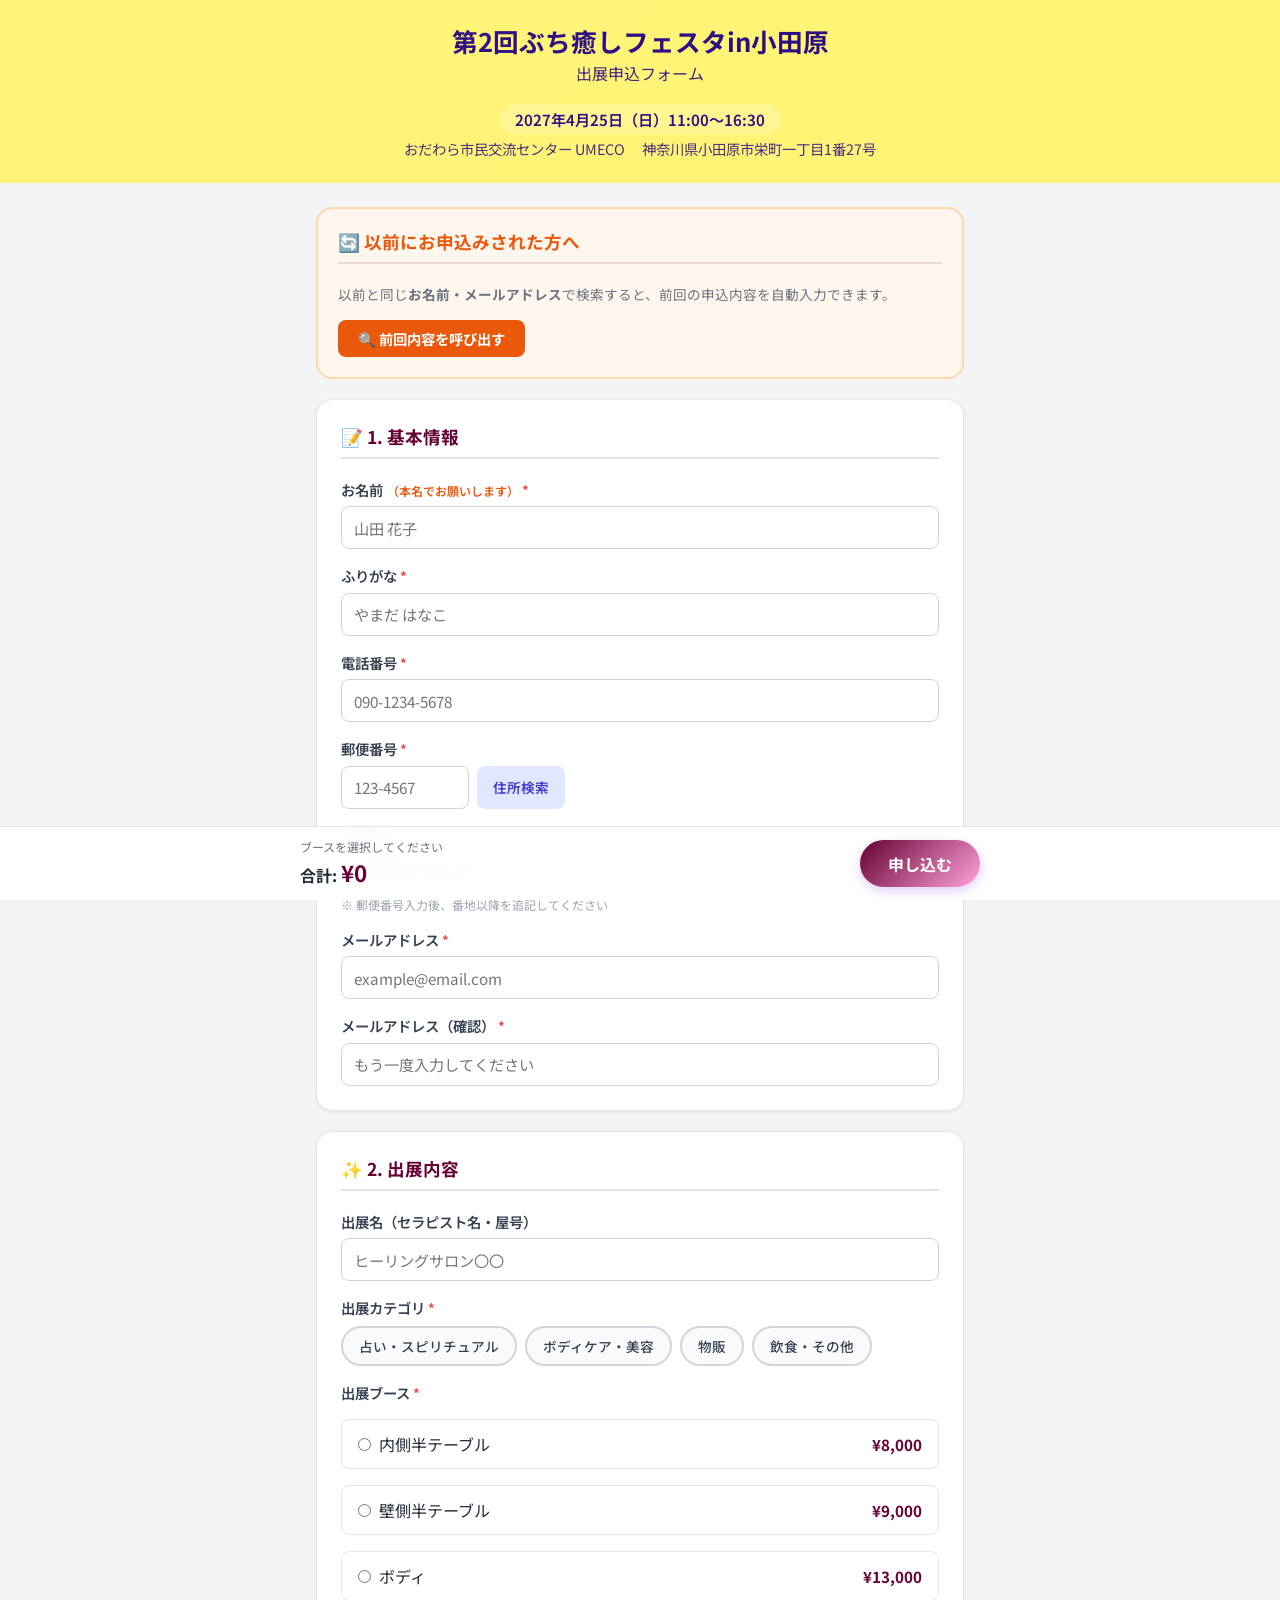
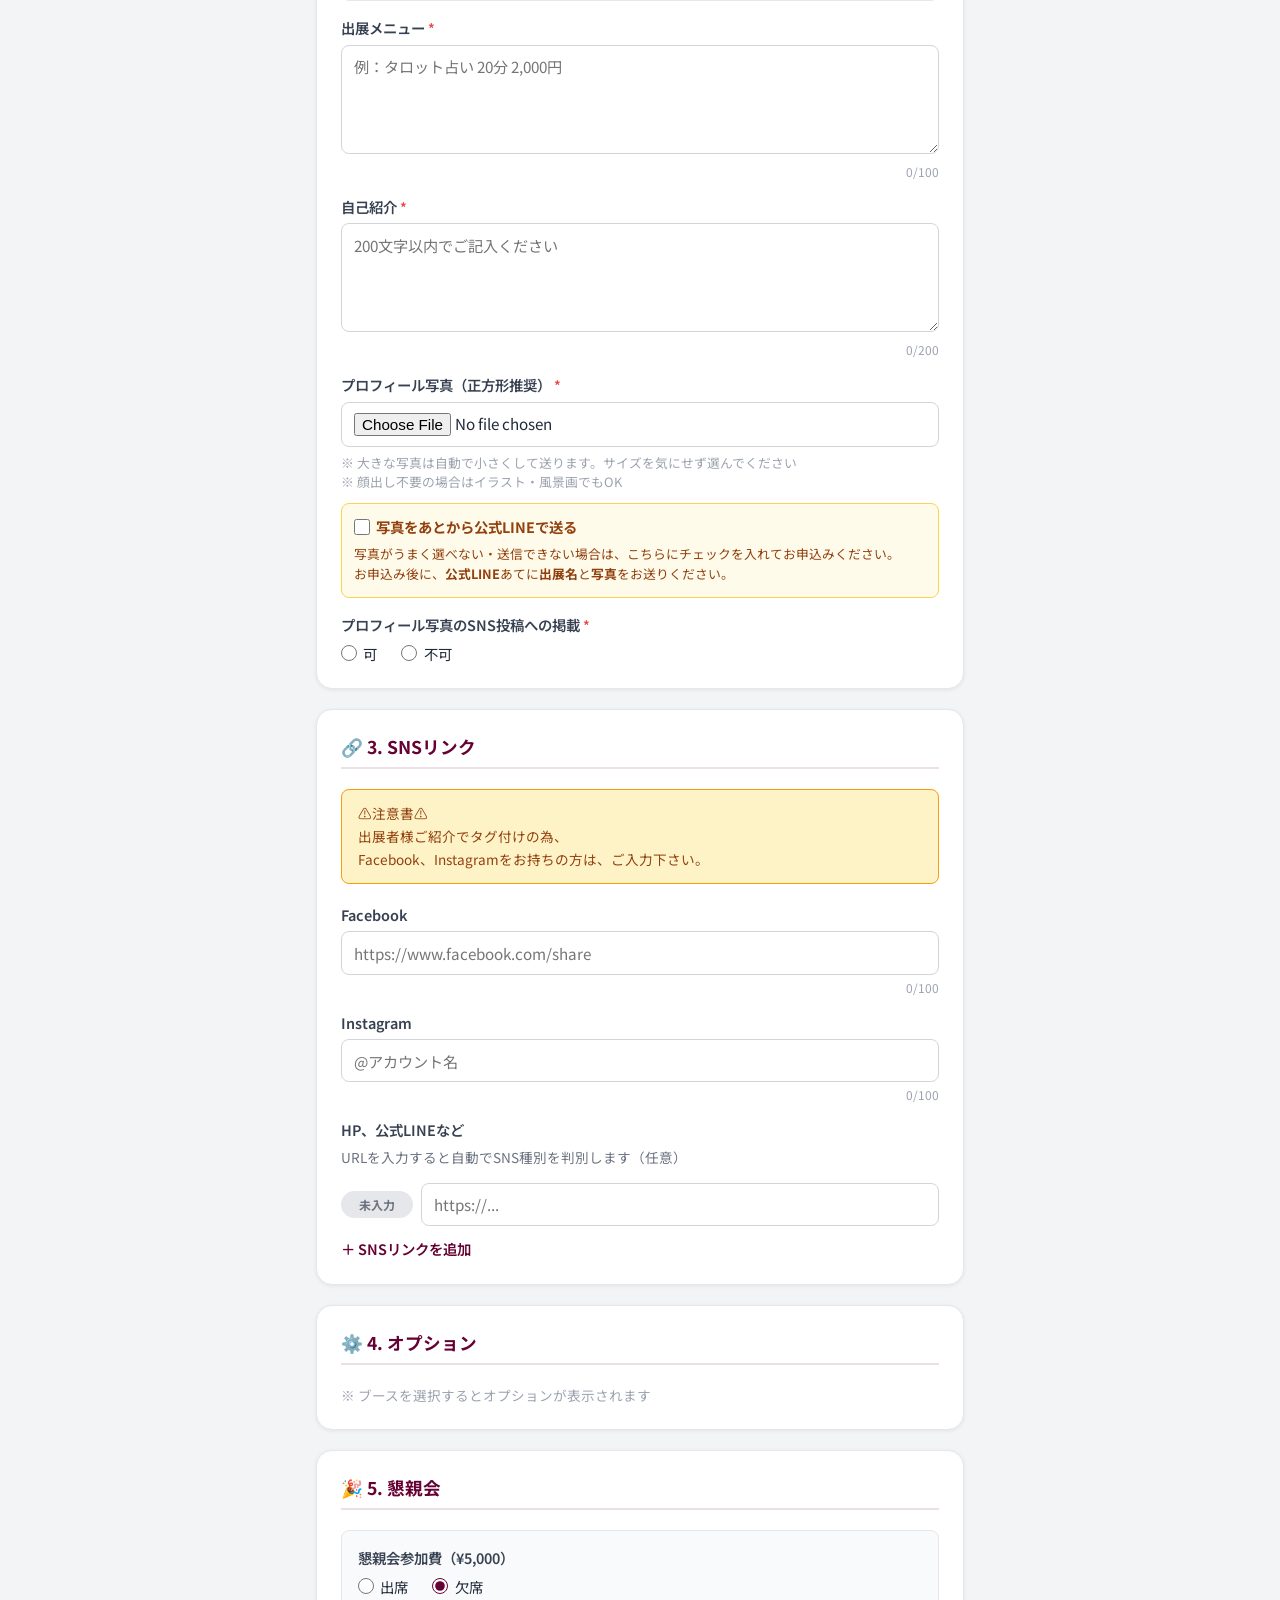
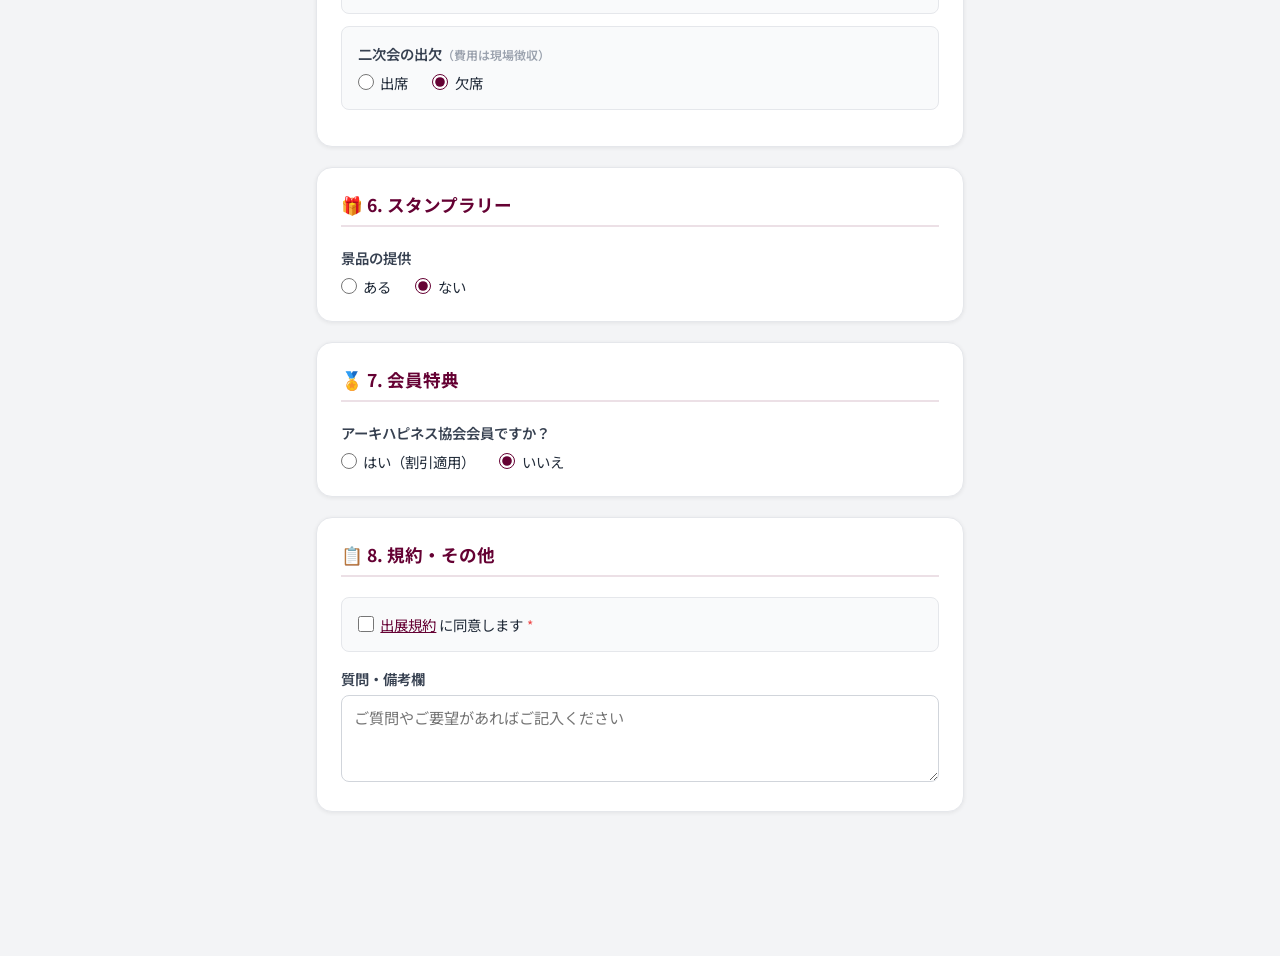
==== commit cbf36f6c: "SNSリンク欄を Facebook / Instagram / HP・公式LINEなど の3つに分け、注意書きを1つにまとめる - 見出し「🔗 SNSリンク」のすぐ下に注意書きを黄色い枠で表示（sta" ====
--- a/apply/index.html
+++ b/apply/index.html
@@ -273,8 +273,11 @@
       <!-- SNSリンク -->
       <section class="form-section" data-section="sns" data-icon="🔗" data-title="SNSリンク">
         <h2 class="section-title">🔗 3. SNSリンク</h2>
+        <!-- 注意書き（管理画面で入れた文字。空なら出さない） -->
+        <p id="snsNote" class="section-note hidden"></p>
         <div class="section-body">
           <div id="snsSection" data-block="sns">
+            <label class="input-label">HP、公式LINEなど</label>
             <p style="font-size:0.85rem;color:#6b7280;margin-bottom:1rem">URLを入力すると自動でSNS種別を判別します（任意）</p>
 
             <div id="snsLinksContainer" style="display:grid;gap:0.5rem">
--- a/apply/style.css
+++ b/apply/style.css
@@ -195,6 +195,46 @@
 }
 .char-counter.over { color: #ef4444; font-weight: 700; }
 
+/* 自由な質問の説明（質問文のすぐ下に小さく出す。改行もそのまま） */
+.question-desc {
+  font-size: 0.8rem;
+  color: #6b7280;
+  line-height: 1.7;
+  white-space: pre-wrap;
+  word-break: break-word;
+  margin: -0.15rem 0 0.5rem;
+}
+
+/* 自由な質問の選択肢（指で押しやすいよう1行ずつ） */
+.q-choices {
+  display: grid;
+  gap: 0.5rem;
+}
+.q-choice {
+  display: flex;
+  align-items: center;
+  gap: 0.6rem;
+  min-height: 44px;
+  padding: 0.55rem 0.8rem;
+  border: 1.5px solid #e5e7eb;
+  border-radius: 0.5rem;
+  background: #fff;
+  font-size: 0.9rem;
+  line-height: 1.5;
+  cursor: pointer;
+}
+.q-choice input {
+  flex: 0 0 auto;
+  width: 1.1rem;
+  height: 1.1rem;
+  margin: 0;
+  accent-color: var(--color-primary);
+}
+.q-choice:has(input:checked) {
+  border-color: var(--color-primary);
+  background: var(--color-primary-light);
+}
+
 /* ========================================
    カテゴリ選択ボタン
    ======================================== */
@@ -363,6 +403,20 @@
   display: flex;
   gap: 0.5rem;
   align-items: center;
+}
+
+/* 見出しのすぐ下の注意書き（SNSリンク欄など。改行もそのまま） */
+.section-note {
+  padding: 0.75rem 1rem;
+  background: #fef3c7;
+  border: 1.5px solid #f59e0b;
+  border-radius: 0.5rem;
+  font-size: 0.85rem;
+  line-height: 1.7;
+  color: #92400e;
+  white-space: pre-wrap;
+  word-break: break-word;
+  margin-bottom: 1.25rem;
 }
 
 /* ========================================
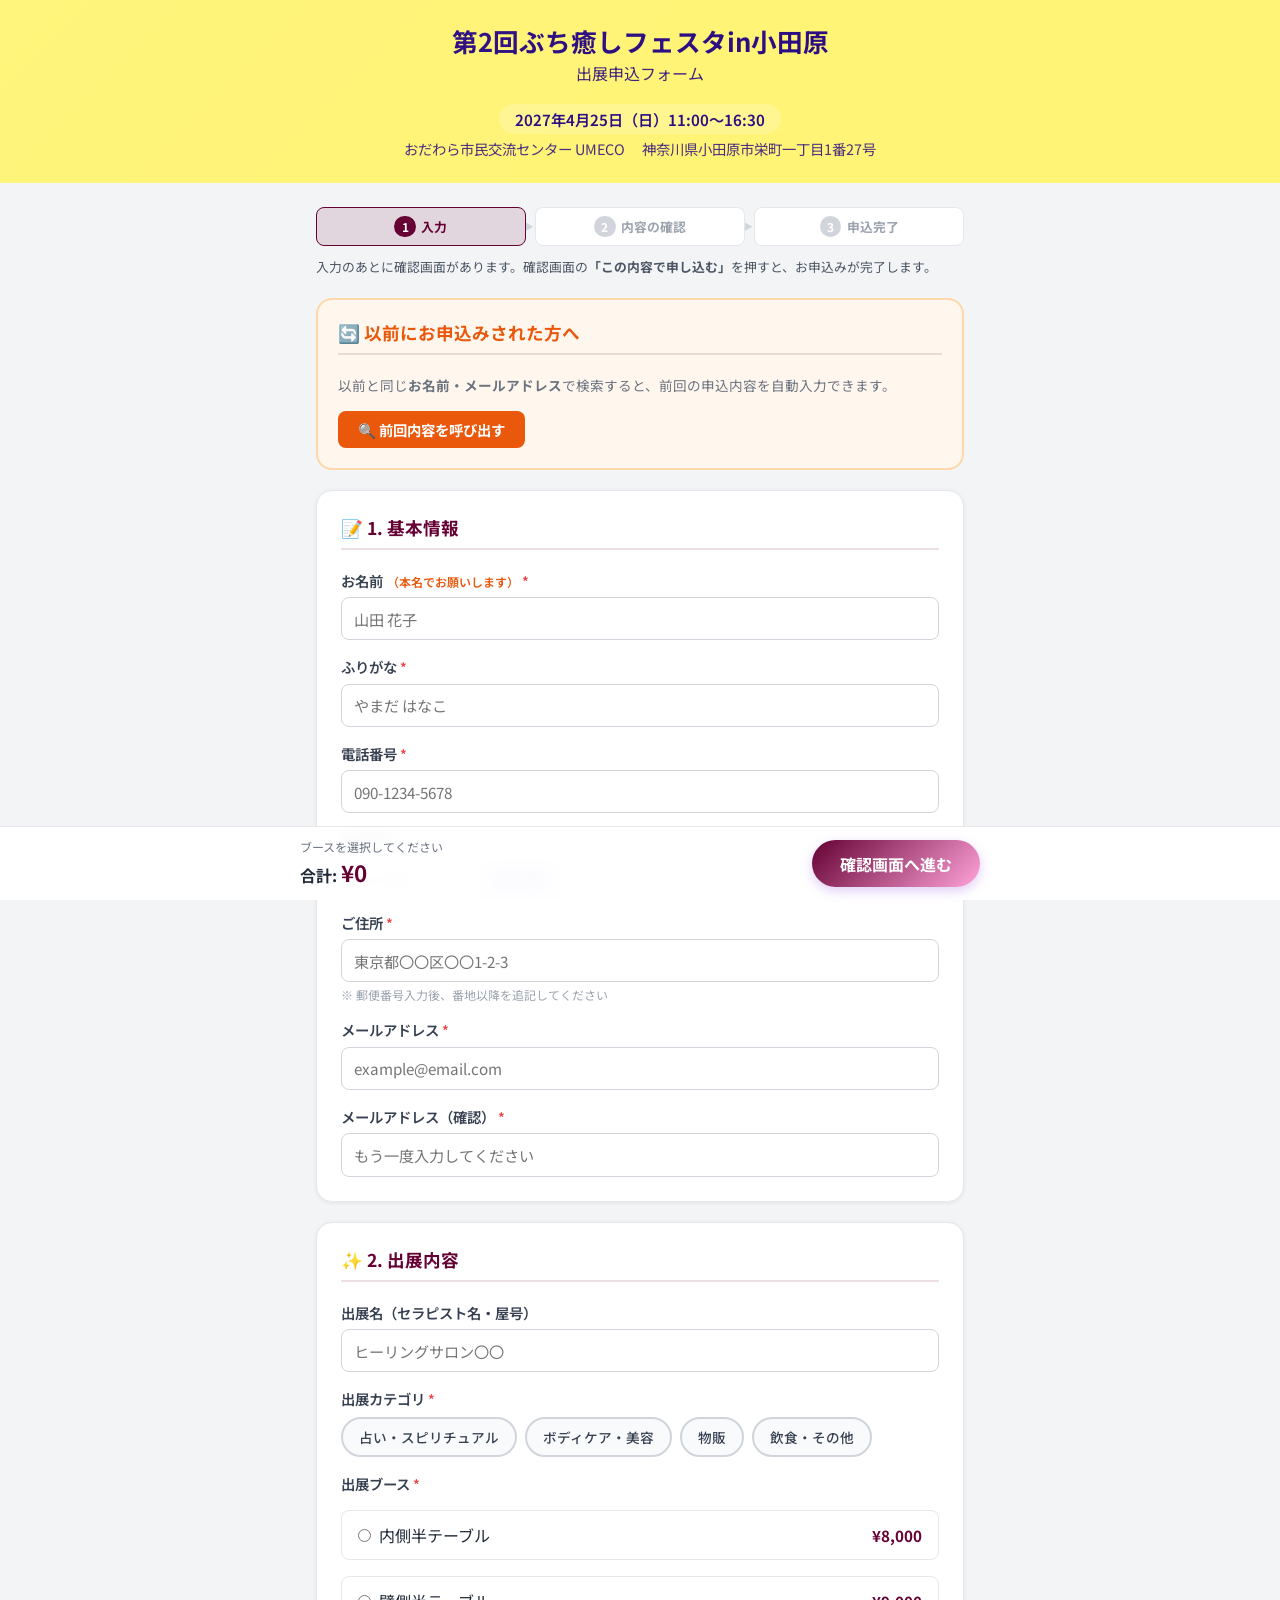
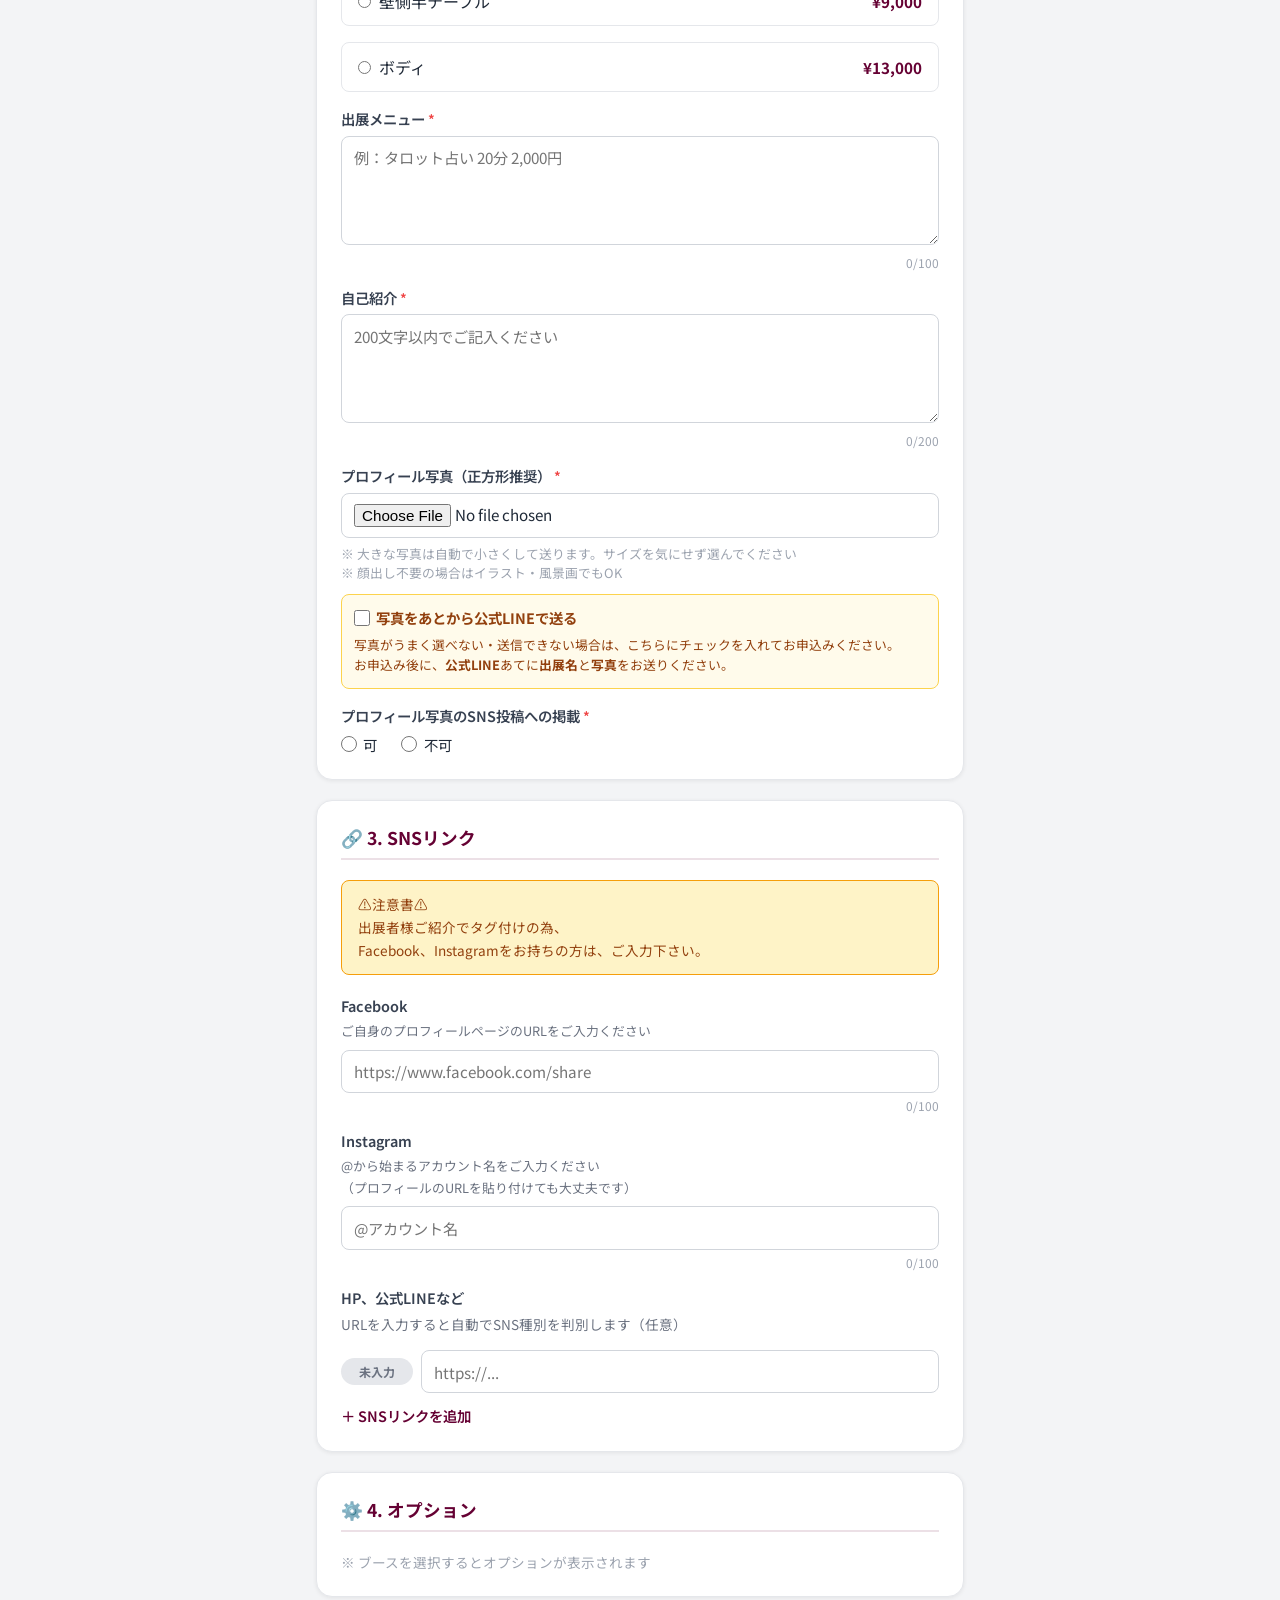
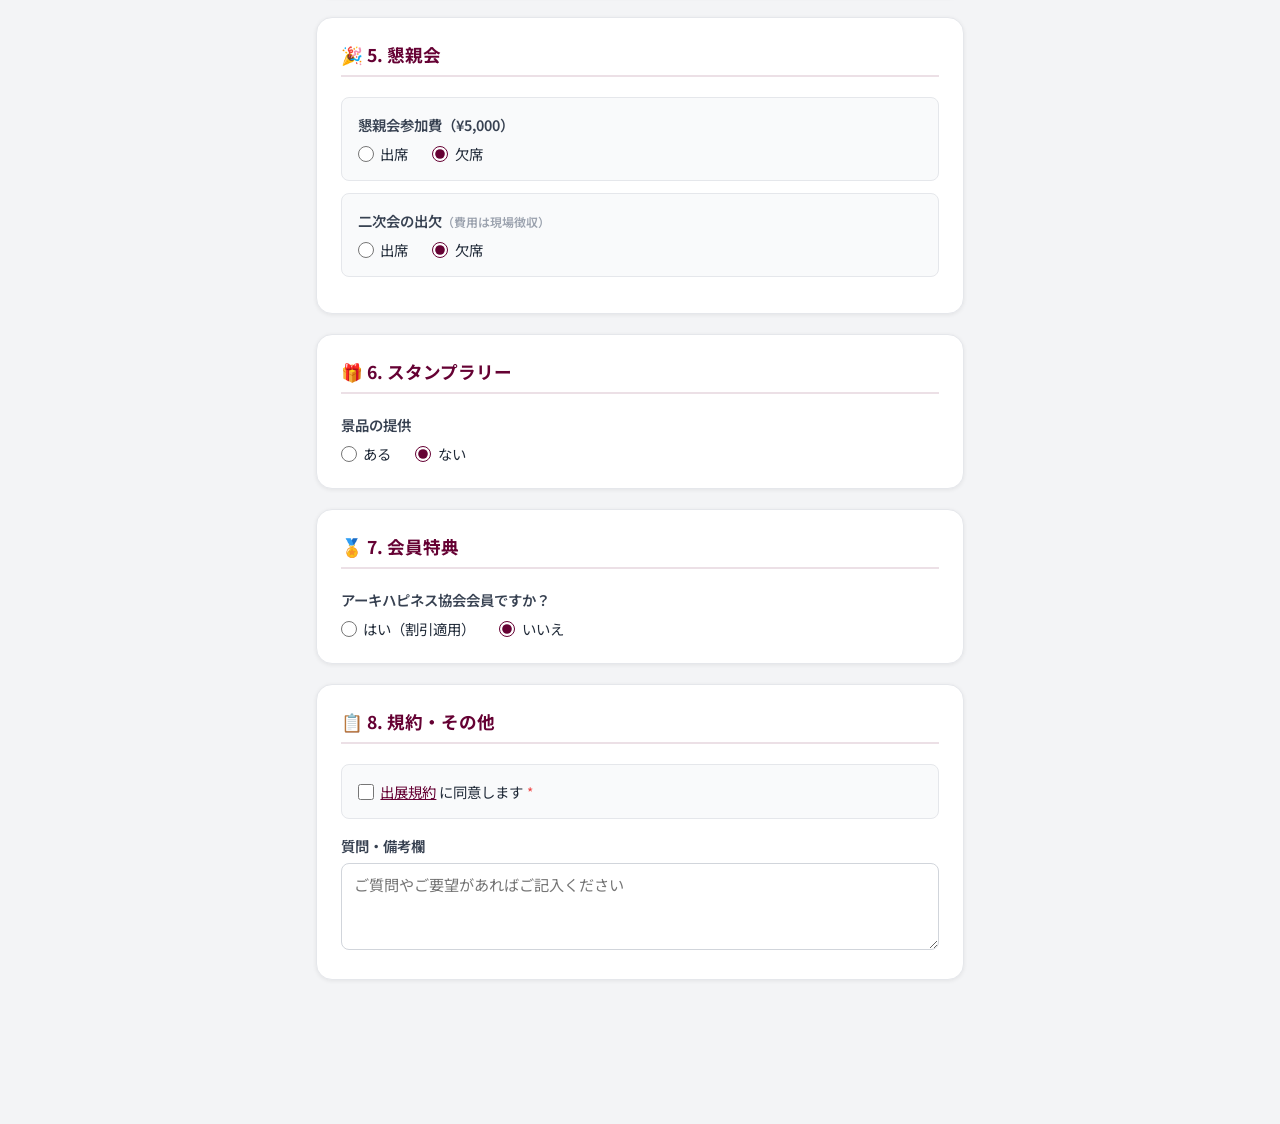
==== commit 5e00d621: "申込フォームに確認画面を追加し、送信前に入力内容を一覧で確かめられるようにする 「確認画面へ進む」で全画面の確認画面をひらき、「この内容で申し込む」で初めて送信する。 確認画面で止まってしまう人を防ぐ" ====
--- a/apply/index.html
+++ b/apply/index.html
@@ -52,6 +52,16 @@
     <!-- LINE 用隠しフィールド -->
     <input type="hidden" id="lineUserId"      name="lineUserId">
     <input type="hidden" id="lineDisplayName" name="lineDisplayName">
+
+    <!-- 申込の流れ（最後に確認画面があることを、はじめに知らせる） -->
+    <ol class="steps" aria-label="お申込みの流れ">
+      <li class="step current" aria-current="step"><span class="step-no">1</span>入力</li>
+      <li class="step"><span class="step-no">2</span>内容の確認</li>
+      <li class="step"><span class="step-no">3</span>申込完了</li>
+    </ol>
+    <p class="steps-note">
+      入力のあとに確認画面があります。確認画面の<strong>「この内容で申し込む」</strong>を押すと、お申込みが完了します。
+    </p>
 
     <!-- ==============================
          リピーター検索（feature: repeaterSearch）
@@ -457,15 +467,72 @@
         <div class="price-breakdown" id="priceBreakdown">ブースを選択してください</div>
         <div class="total-price">合計: <span id="totalPrice">¥0</span></div>
       </div>
-      <button type="button" id="submitBtn" class="submit-btn" onclick="submitForm()">
-        申し込む
+      <button type="button" id="submitBtn" class="submit-btn" onclick="openConfirm()">
+        確認画面へ進む
       </button>
     </div>
   </footer>
 
+  <!-- 確認画面（「確認画面へ進む」で開き、「この内容で申し込む」で送信する） -->
+  <div id="confirmScreen" class="confirm-screen hidden" role="dialog" aria-modal="true" aria-labelledby="confirmTitle">
+    <div class="confirm-inner">
+      <ol class="steps" aria-label="お申込みの流れ">
+        <li class="step done"><span class="step-no">✓</span>入力</li>
+        <li class="step current" aria-current="step"><span class="step-no">2</span>内容の確認</li>
+        <li class="step"><span class="step-no">3</span>申込完了</li>
+      </ol>
+
+      <h2 id="confirmTitle" class="confirm-title" tabindex="-1">入力内容の確認</h2>
+
+      <div class="confirm-alert" role="alert">
+        <p class="confirm-alert-head">⚠️ まだお申込みは完了していません</p>
+        <p>
+          内容をご確認のうえ、画面下の<strong id="confirmAlertBtnName">「この内容で申し込む」</strong>ボタンを押してください。
+          ボタンを押すまで、お申込みは届きません。
+        </p>
+      </div>
+
+      <!-- 満枠のブースを選んだときだけ表示 -->
+      <div id="confirmWaitlist" class="waitlist-notice hidden">
+        ⏳ <strong>お選びのブースは満枠のため、キャンセル待ちとしてのお申込みになります。</strong><br>
+        空きが出た場合に、事務局から順番にご連絡します。
+        ご連絡があるまで、出展料のお振込みはお待ちください。
+      </div>
+
+      <!-- セッションができないブースを選んだときだけ表示 -->
+      <div id="confirmSessionWarning" class="session-warning visible hidden">
+        ⚠️ <strong>ご注意</strong>: 選択されたブースではセッション・体験型の出展ができません。物販・飲食のみの出展となります。
+      </div>
+
+      <div id="confirmList"></div>
+
+      <section class="confirm-card">
+        <div class="confirm-card-head"><h3>💴 お支払い金額</h3></div>
+        <dl id="confirmPrice" class="confirm-price"></dl>
+        <p id="confirmPriceNote" class="confirm-price-note hidden">
+          キャンセル待ちのため、事務局からご連絡があるまでお振込みはお待ちください。
+        </p>
+      </section>
+    </div>
+
+    <!-- いつも画面下に出しておく（長い一覧でもボタンを探さなくてよいように） -->
+    <div class="confirm-actions">
+      <div class="confirm-actions-inner">
+        <p class="confirm-actions-note">まだ申込は完了していません。このボタンで送信します</p>
+        <button type="button" id="confirmSubmitBtn" class="submit-btn confirm-submit" onclick="submitForm()">この内容で申し込む</button>
+        <button type="button" id="confirmBackBtn" class="confirm-back" onclick="closeConfirm()">‹ 入力画面に戻って修正する</button>
+      </div>
+    </div>
+  </div>
+
   <!-- 申込完了モーダル -->
   <div id="completeModal" class="modal-overlay hidden">
     <div class="modal-box" style="text-align:center">
+      <ol class="steps" aria-label="お申込みの流れ">
+        <li class="step done"><span class="step-no">✓</span>入力</li>
+        <li class="step done"><span class="step-no">✓</span>内容の確認</li>
+        <li class="step current" aria-current="step"><span class="step-no">3</span>申込完了</li>
+      </ol>
       <div id="completeIcon" style="font-size:3.5rem;margin-bottom:1rem">🎊</div>
       <h2 id="completeTitle" style="font-size:1.4rem;font-weight:700;color:var(--color-primary);margin-bottom:1rem">
         お申込みありがとうございます！
--- a/apply/style.css
+++ b/apply/style.css
@@ -203,6 +203,14 @@
   white-space: pre-wrap;
   word-break: break-word;
   margin: -0.15rem 0 0.5rem;
+}
+
+/* URL・Instagramの答えが整えきれなかったときの案内（申込は止めない） */
+.answer-hint {
+  font-size: 0.8rem;
+  color: #b45309;
+  line-height: 1.6;
+  margin-top: 0.35rem;
 }
 
 /* 自由な質問の選択肢（指で押しやすいよう1行ずつ） */
@@ -667,3 +675,271 @@
   color: #92400e;
   margin-top: 0.75rem;
 }
+
+/* ========================================
+   申込の流れ（① 入力 → ② 内容の確認 → ③ 申込完了）
+   ======================================== */
+.steps {
+  display: flex;
+  gap: 0.6rem;
+  list-style: none;
+  margin-bottom: 0.6rem;
+}
+
+.step {
+  flex: 1;
+  position: relative;
+  display: flex;
+  align-items: center;
+  justify-content: center;
+  gap: 0.35rem;
+  padding: 0.5rem 0.25rem;
+  background: #fff;
+  border: 1.5px solid #e5e7eb;
+  border-radius: 0.5rem;
+  font-size: 0.8rem;
+  font-weight: 700;
+  color: #9ca3af;
+  white-space: nowrap;
+}
+
+/* 次の段階へ向かう矢印 */
+.step:not(:last-child)::after {
+  content: '▶';
+  position: absolute;
+  right: -0.6rem;
+  font-size: 0.55rem;
+  color: #d1d5db;
+}
+
+.step-no {
+  display: inline-flex;
+  align-items: center;
+  justify-content: center;
+  width: 1.35rem;
+  height: 1.35rem;
+  border-radius: 50%;
+  background: #d1d5db;
+  color: #fff;
+  font-size: 0.75rem;
+  flex-shrink: 0;
+}
+
+.step.current {
+  color: var(--color-primary);
+  border-color: var(--color-primary);
+  background: var(--color-primary-light);
+}
+.step.current .step-no { background: var(--color-primary); }
+
+.step.done { color: #15803d; border-color: #bbf7d0; background: #f0fdf4; }
+.step.done .step-no { background: #16a34a; }
+
+.steps-note {
+  font-size: 0.8rem;
+  line-height: 1.7;
+  color: #4b5563;
+  margin-bottom: 1.25rem;
+}
+
+.modal-box .steps { margin-bottom: 1.25rem; }
+
+/* ========================================
+   確認画面
+   ======================================== */
+body.confirm-open { overflow: hidden; }
+
+.confirm-screen {
+  position: fixed;
+  inset: 0;
+  z-index: 160;              /* 画面下の料金欄・モーダルより上、送信中の表示より下 */
+  background: #f3f4f6;
+  overflow-y: auto;
+  -webkit-overflow-scrolling: touch;
+}
+
+.confirm-inner {
+  max-width: 680px;
+  margin: 0 auto;
+  padding: 1rem 1rem 13rem;  /* 下は送信ボタンの欄に隠れない分 */
+}
+
+.confirm-title {
+  font-size: 1.35rem;
+  font-weight: 700;
+  color: var(--color-primary);
+  text-align: center;
+  margin: 0.5rem 0 1rem;
+  outline: none;
+}
+
+.confirm-alert {
+  padding: 1rem;
+  background: #fef2f2;
+  border: 2px solid #f87171;
+  border-radius: 0.75rem;
+  color: #991b1b;
+  font-size: 0.9rem;
+  line-height: 1.7;
+  margin-bottom: 1rem;
+}
+
+.confirm-alert-head {
+  font-size: 1.05rem;
+  font-weight: 700;
+  margin-bottom: 0.25rem;
+}
+
+.confirm-screen .waitlist-notice,
+.confirm-screen .session-warning {
+  margin: 0 0 1rem;
+}
+
+.confirm-card {
+  background: #fff;
+  border: 1px solid #e5e7eb;
+  border-radius: 1rem;
+  padding: 1rem 1.25rem;
+  margin-bottom: 1rem;
+  box-shadow: 0 1px 4px rgba(0,0,0,0.07);
+}
+
+.confirm-card-head {
+  display: flex;
+  align-items: center;
+  justify-content: space-between;
+  gap: 0.75rem;
+  padding-bottom: 0.5rem;
+  border-bottom: 2px solid var(--color-primary-light);
+}
+
+.confirm-card-head h3 {
+  font-size: 1rem;
+  font-weight: 700;
+  color: var(--color-primary);
+}
+
+.confirm-edit {
+  flex-shrink: 0;
+  padding: 0.3rem 0.8rem;
+  background: #fff;
+  border: 1.5px solid var(--color-primary);
+  border-radius: 9999px;
+  color: var(--color-primary);
+  font-size: 0.8rem;
+  font-weight: 700;
+  font-family: inherit;
+  cursor: pointer;
+}
+.confirm-edit:hover { background: var(--color-primary-light); }
+
+.confirm-row {
+  padding: 0.65rem 0;
+  border-bottom: 1px solid #f3f4f6;
+}
+.confirm-row:last-child { border-bottom: none; }
+
+.confirm-row dt {
+  font-size: 0.75rem;
+  font-weight: 600;
+  color: #6b7280;
+  margin-bottom: 0.15rem;
+  white-space: pre-wrap;
+  word-break: break-word;
+}
+
+.confirm-row dd {
+  font-size: 0.95rem;
+  color: #111827;
+  line-height: 1.6;
+  white-space: pre-wrap;
+  word-break: break-word;
+}
+
+.confirm-row dd.confirm-empty { color: #9ca3af; }
+
+.confirm-photo {
+  display: block;
+  width: 5rem;
+  height: 5rem;
+  object-fit: cover;
+  border-radius: 0.5rem;
+  border: 1px solid #d1d5db;
+  margin-bottom: 0.25rem;
+}
+
+/* 料金は「項目 … 金額」を横にならべる */
+.confirm-price .confirm-row {
+  display: flex;
+  justify-content: space-between;
+  align-items: baseline;
+  gap: 1rem;
+}
+.confirm-price .confirm-row dt { font-size: 0.9rem; color: #374151; margin: 0; }
+.confirm-price .confirm-row dd { white-space: nowrap; font-weight: 600; }
+
+.confirm-price .confirm-total {
+  border-top: 2px solid #e5e7eb;
+  border-bottom: none;
+  margin-top: 0.25rem;
+}
+.confirm-price .confirm-total dt { font-weight: 700; color: #111827; }
+.confirm-price .confirm-total dd { font-size: 1.3rem; font-weight: 700; color: var(--color-primary); }
+
+.confirm-price-note {
+  font-size: 0.8rem;
+  color: #92400e;
+  line-height: 1.6;
+  margin-top: 0.25rem;
+}
+
+/* 送信ボタンの欄（いつも画面下に出しておく） */
+.confirm-actions {
+  position: fixed;
+  left: 0;
+  right: 0;
+  bottom: 0;
+  background: rgba(255,255,255,0.97);
+  border-top: 1px solid #e5e7eb;
+  box-shadow: 0 -4px 16px rgba(0,0,0,0.08);
+  padding: 0.75rem 1rem calc(0.75rem + env(safe-area-inset-bottom, 0px));
+}
+
+.confirm-actions-inner {
+  max-width: 680px;
+  margin: 0 auto;
+  display: grid;
+  gap: 0.5rem;
+  text-align: center;
+}
+
+.confirm-actions-note {
+  font-size: 0.78rem;
+  font-weight: 700;
+  color: #b91c1c;
+}
+
+.confirm-submit {
+  width: 100%;
+  padding: 0.95rem 1rem;
+  font-size: 1.1rem;
+}
+
+.confirm-back {
+  background: none;
+  border: none;
+  color: #4b5563;
+  font-size: 0.85rem;
+  font-weight: 600;
+  font-family: inherit;
+  text-decoration: underline;
+  cursor: pointer;
+  padding: 0.25rem;
+}
+.confirm-back:disabled { opacity: 0.5; cursor: not-allowed; }
+
+@media (max-width: 640px) {
+  .step { font-size: 0.72rem; gap: 0.25rem; }
+  .confirm-card { padding: 0.9rem 1rem; }
+  .confirm-submit { padding: 0.9rem 1rem; font-size: 1.05rem; }
+}
